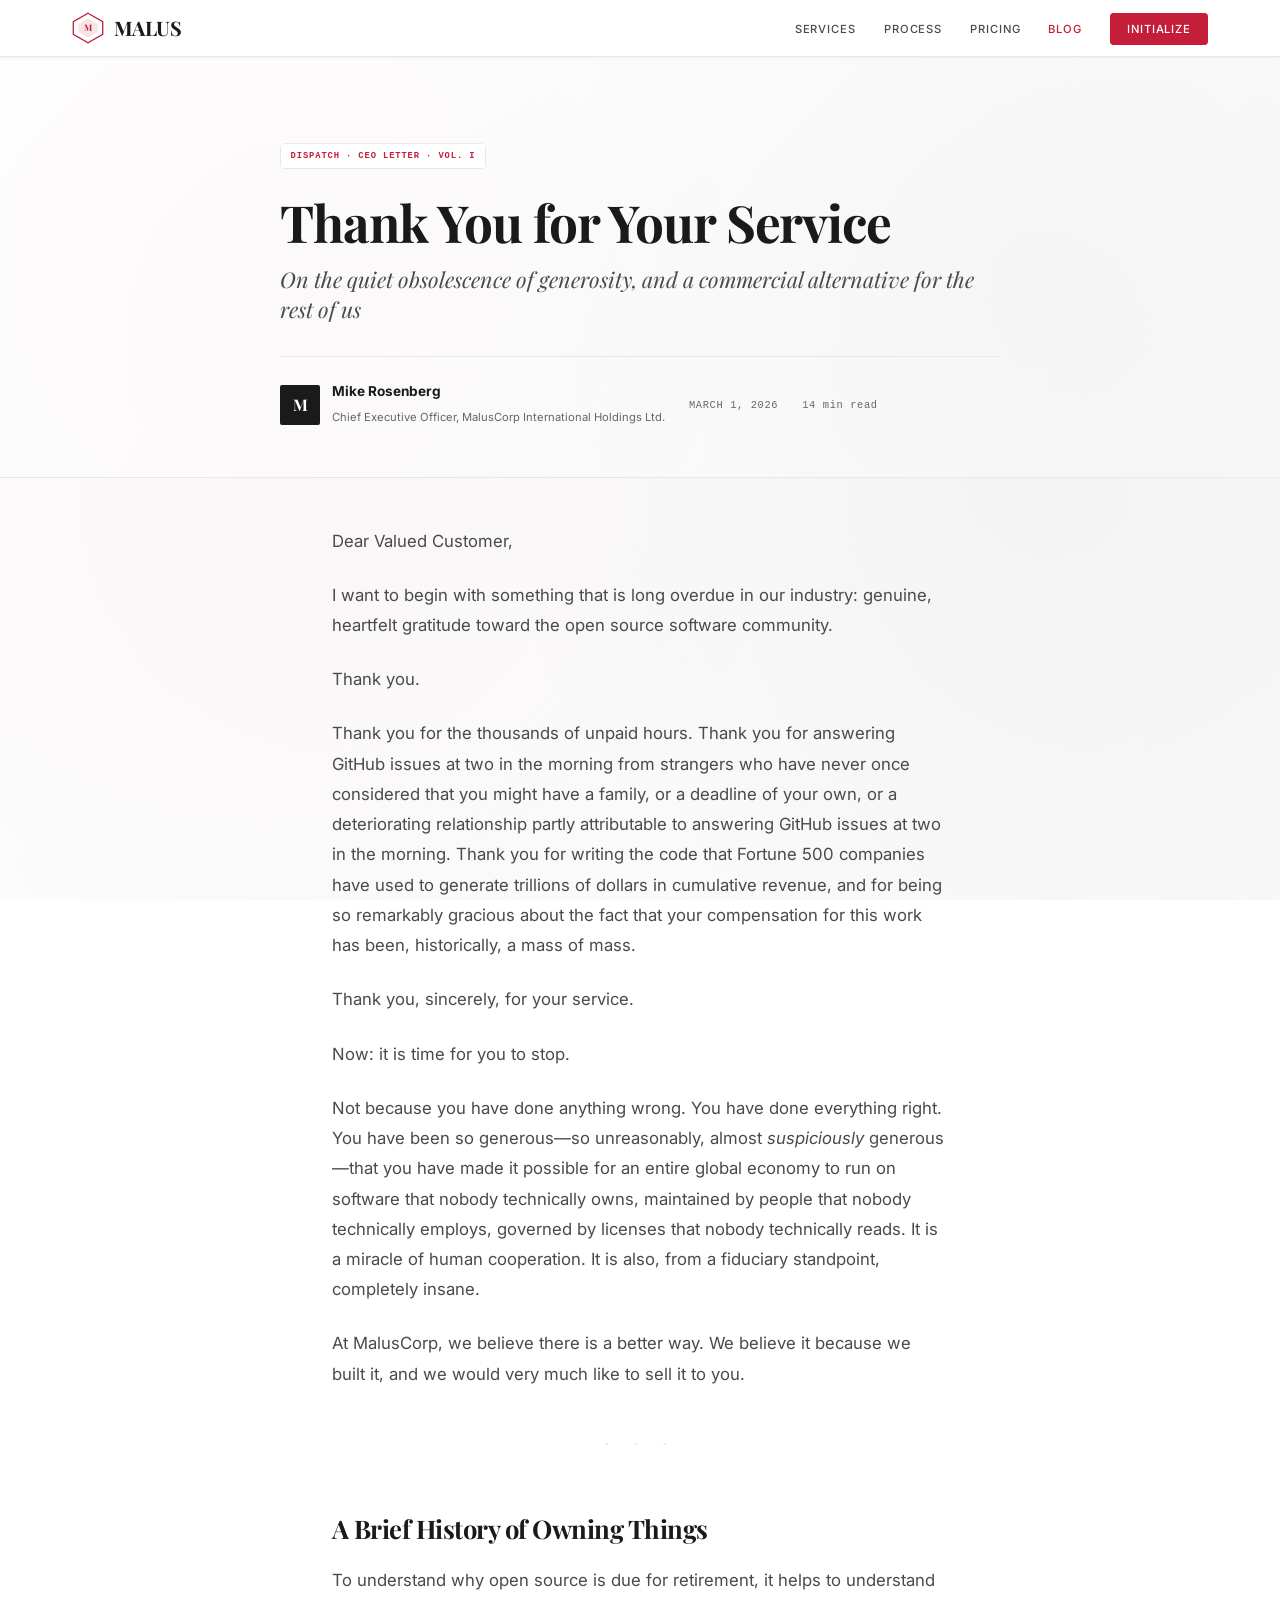
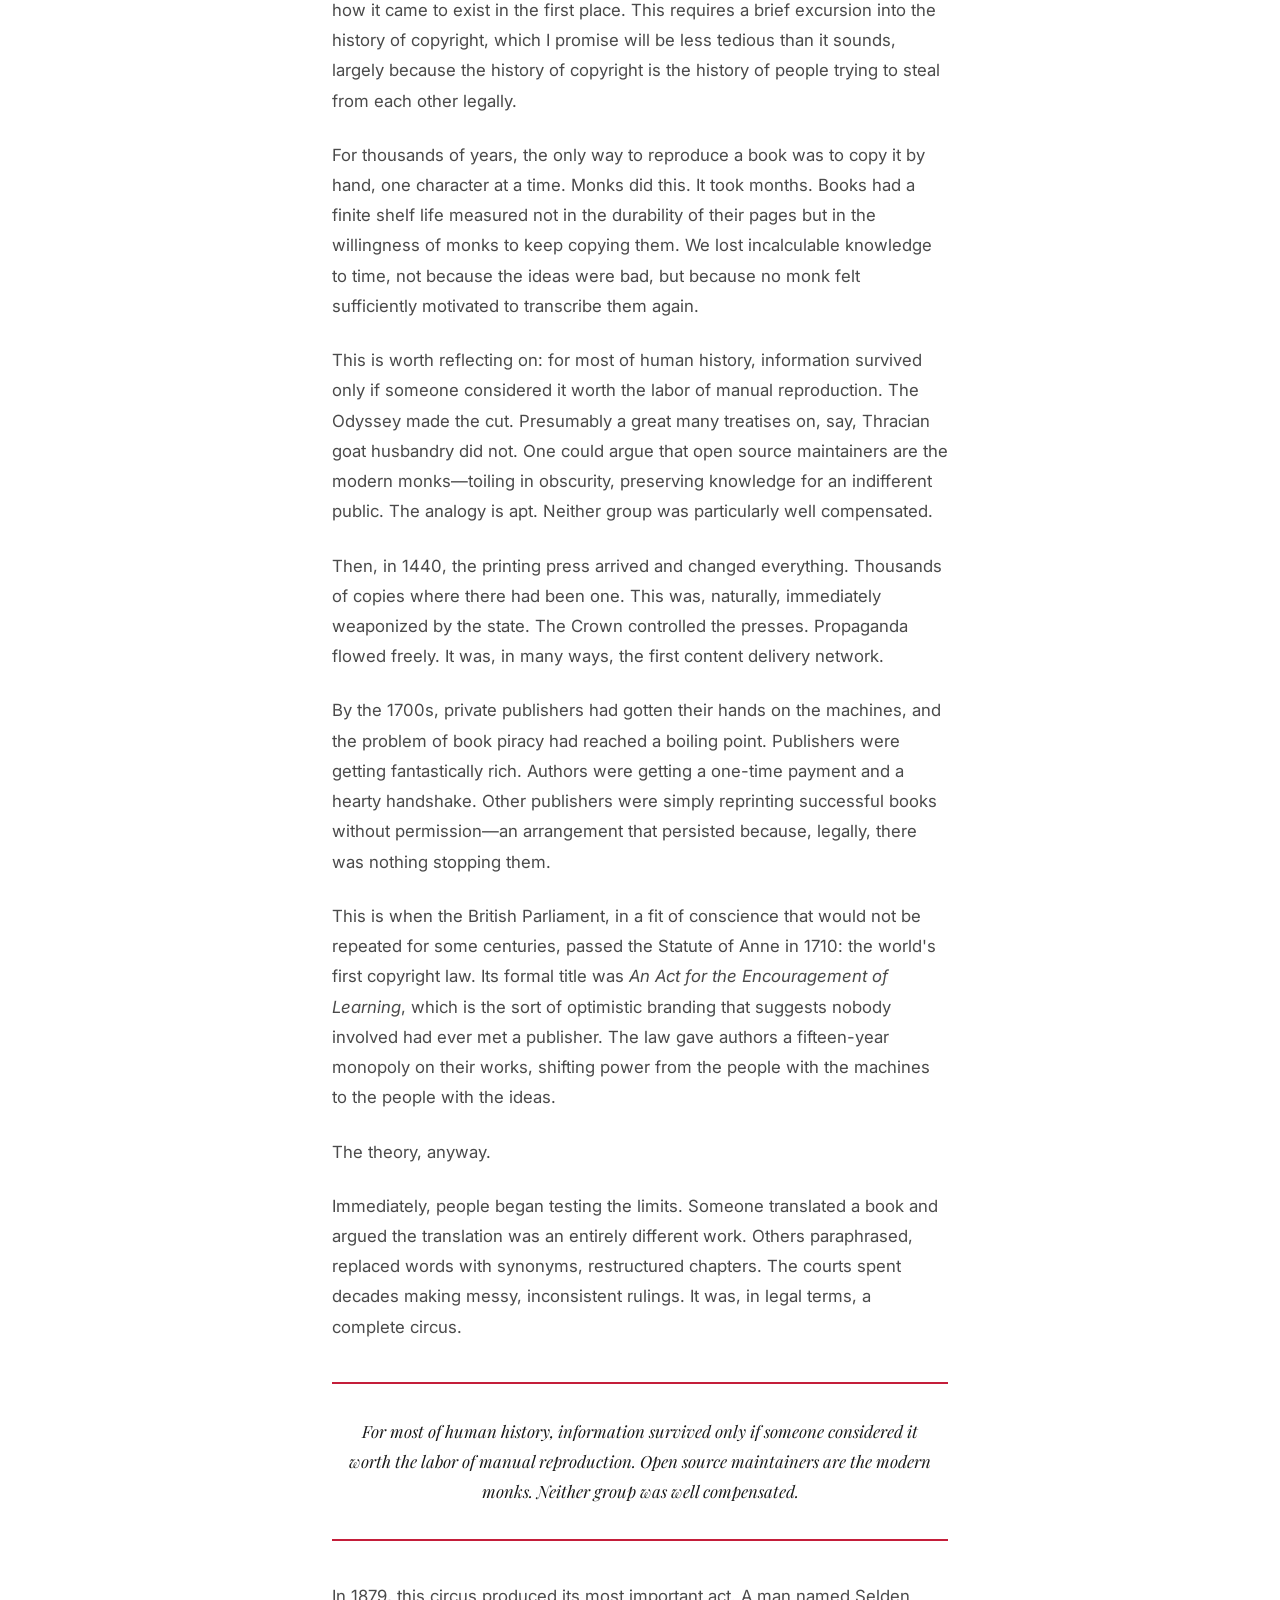
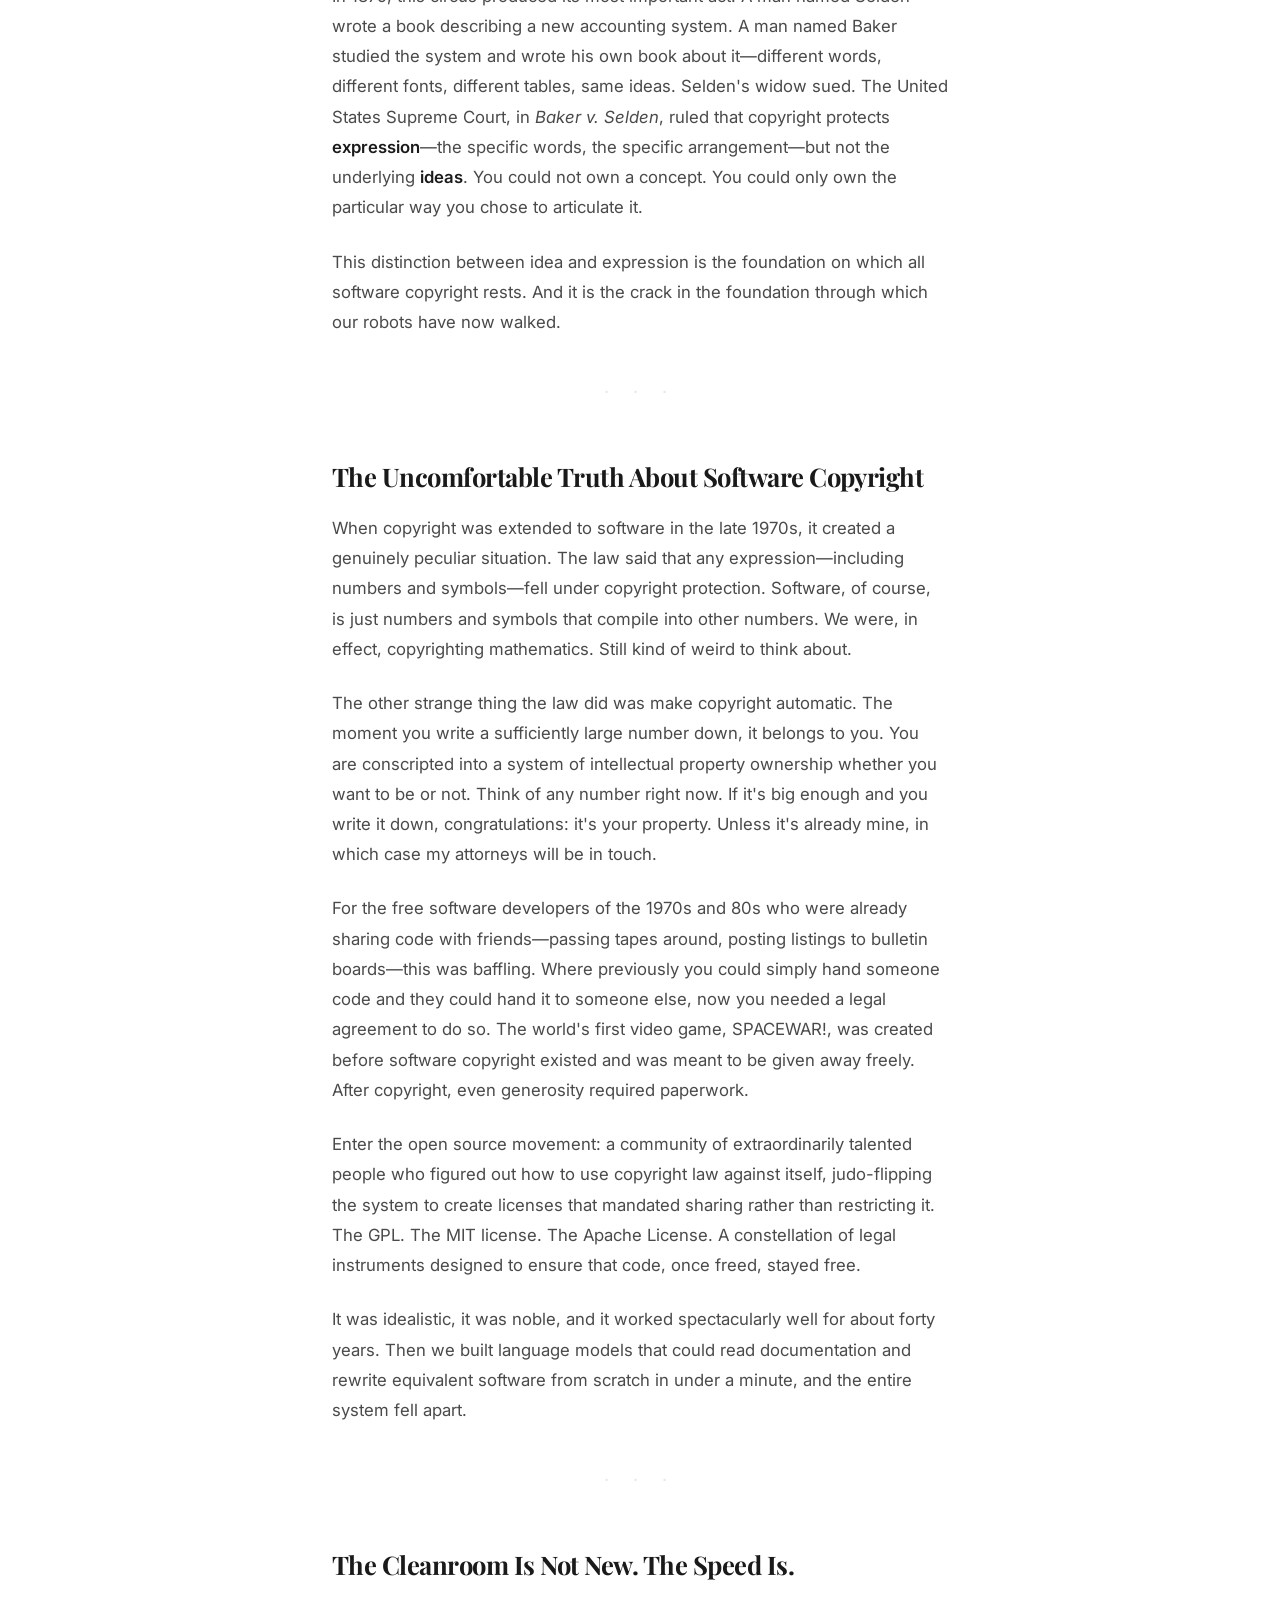
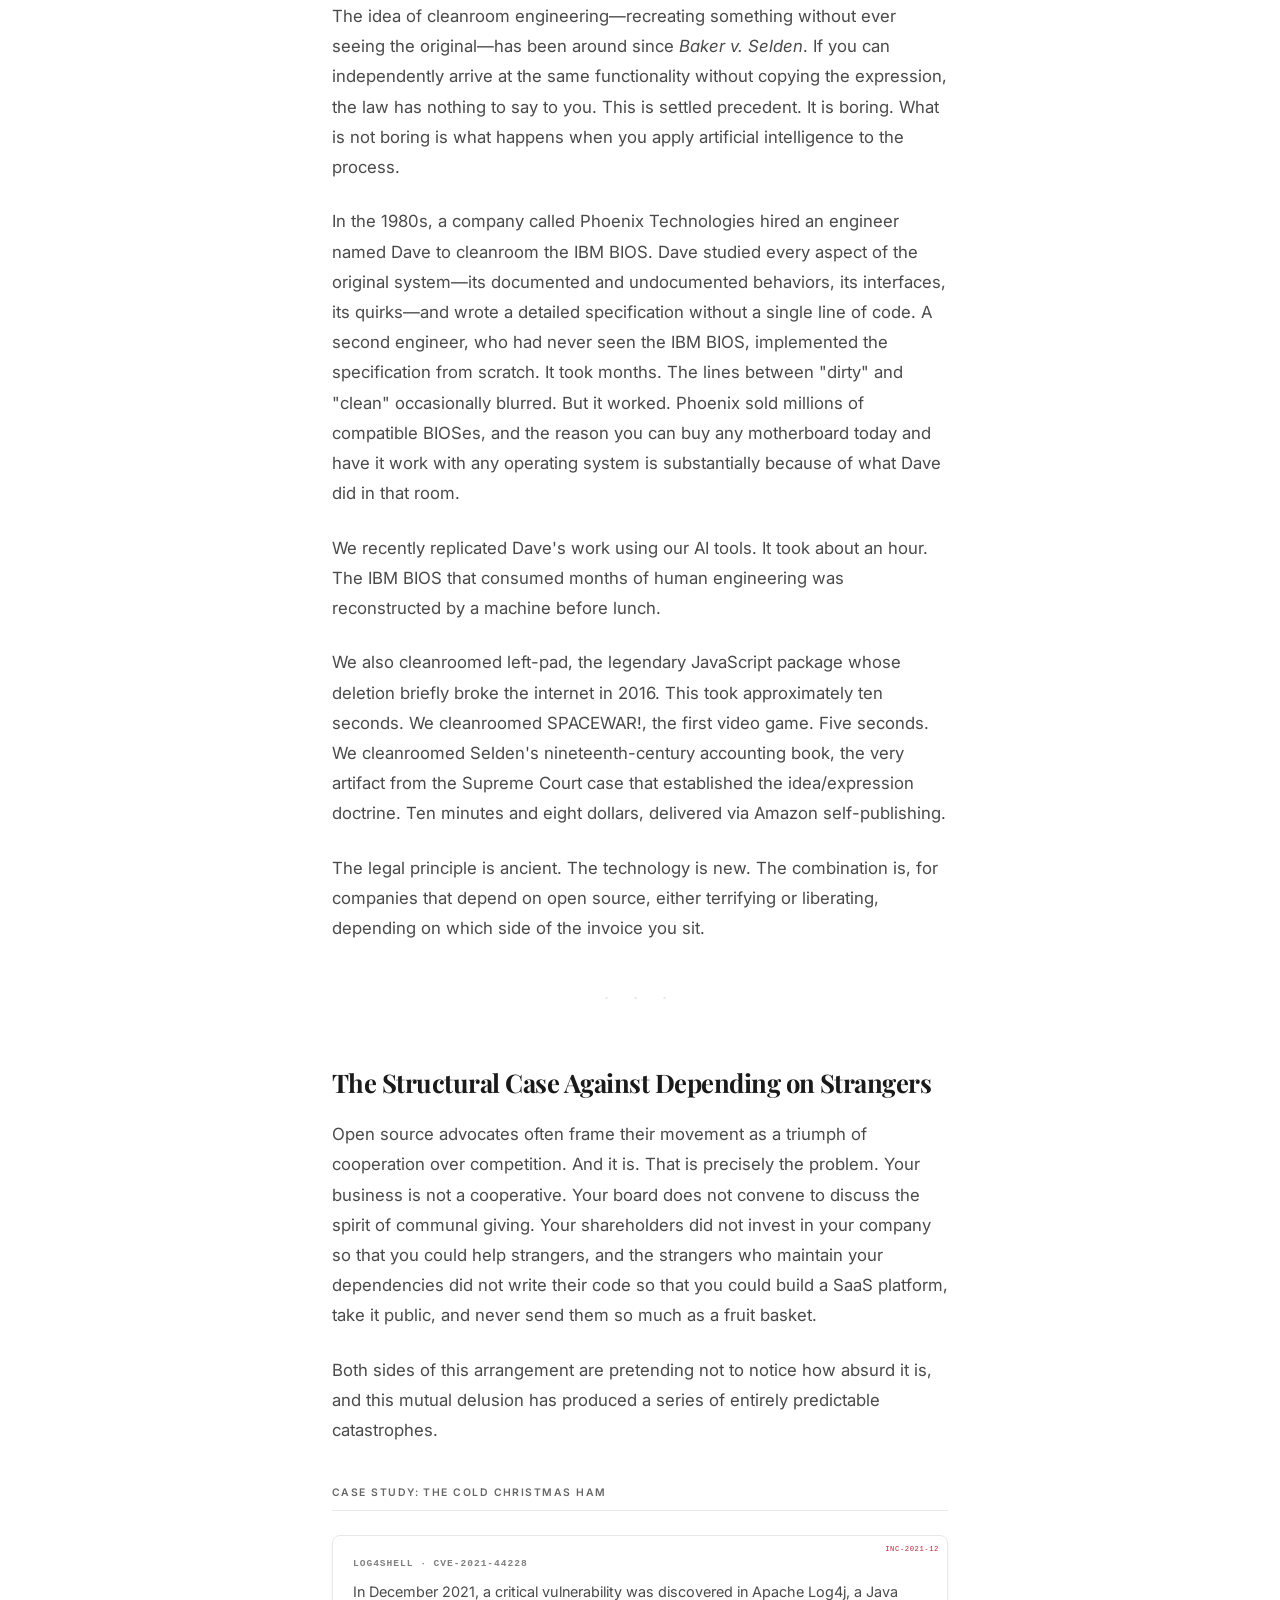
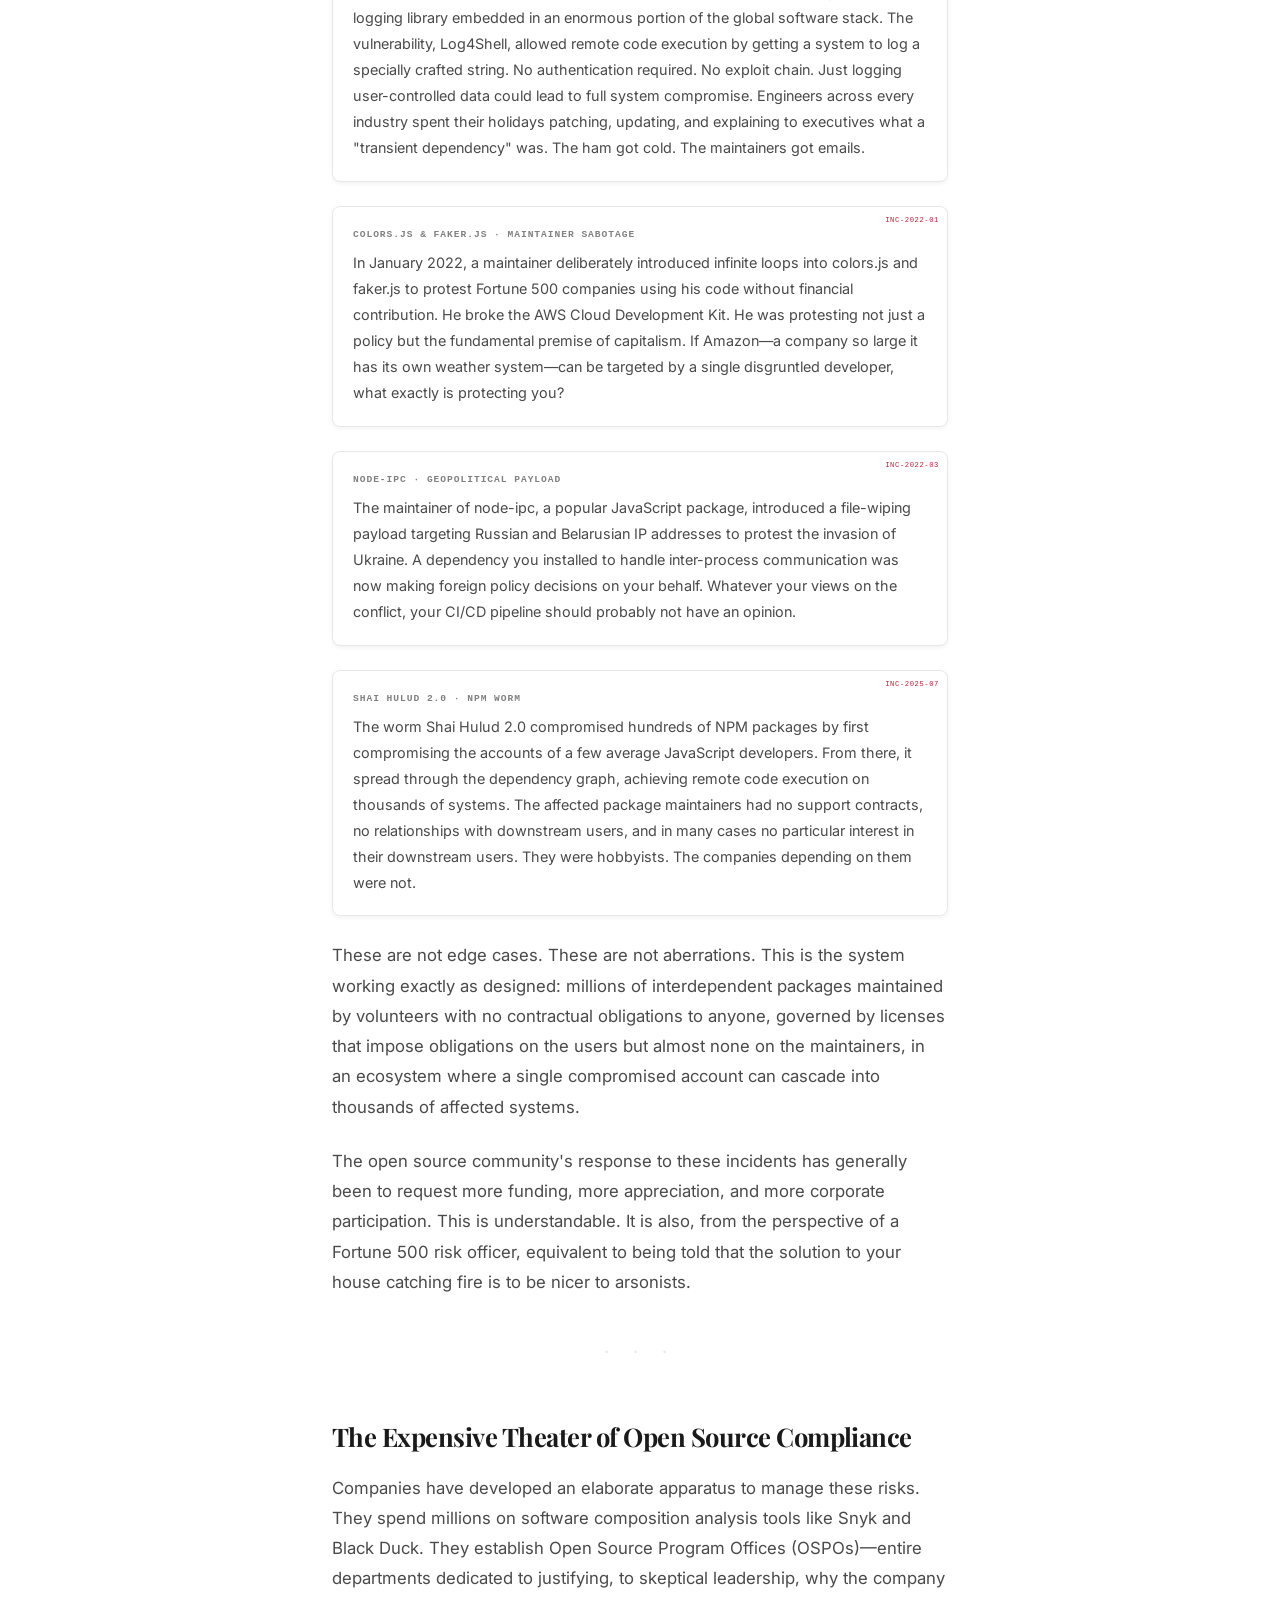
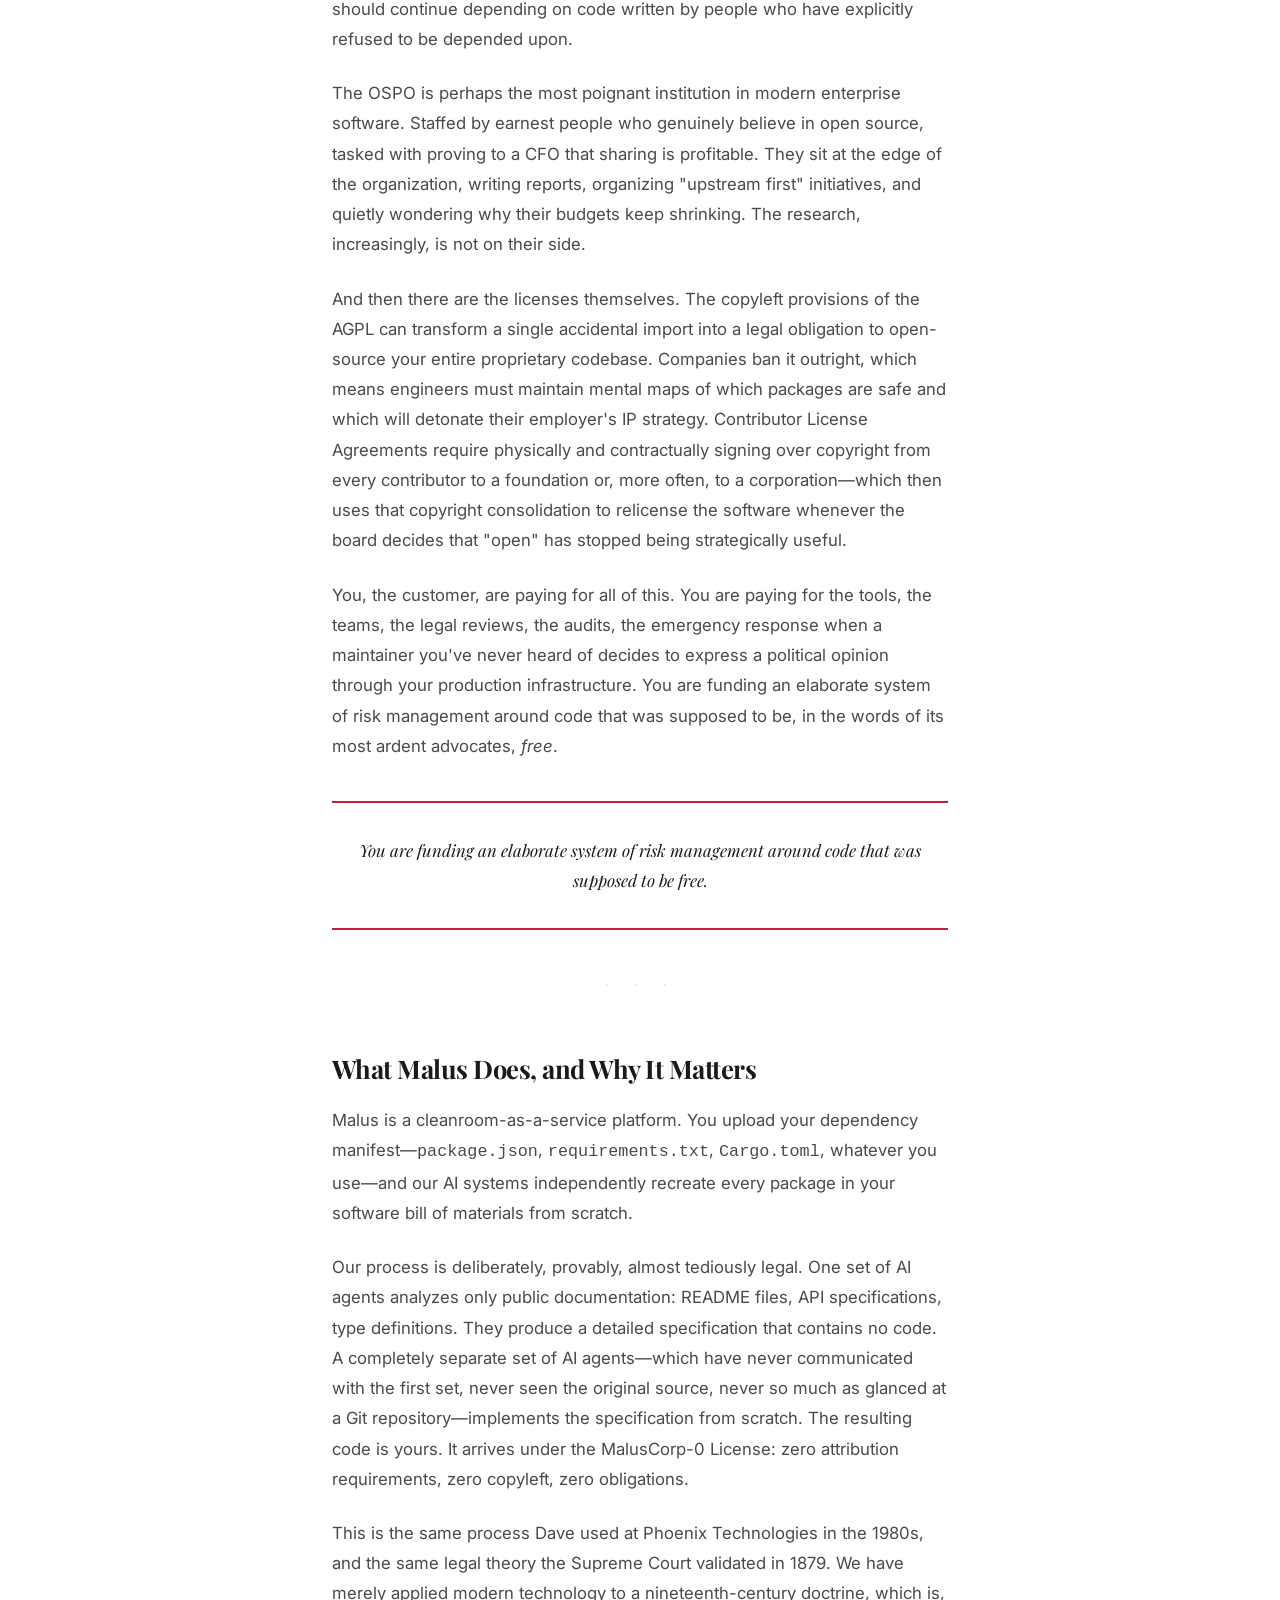
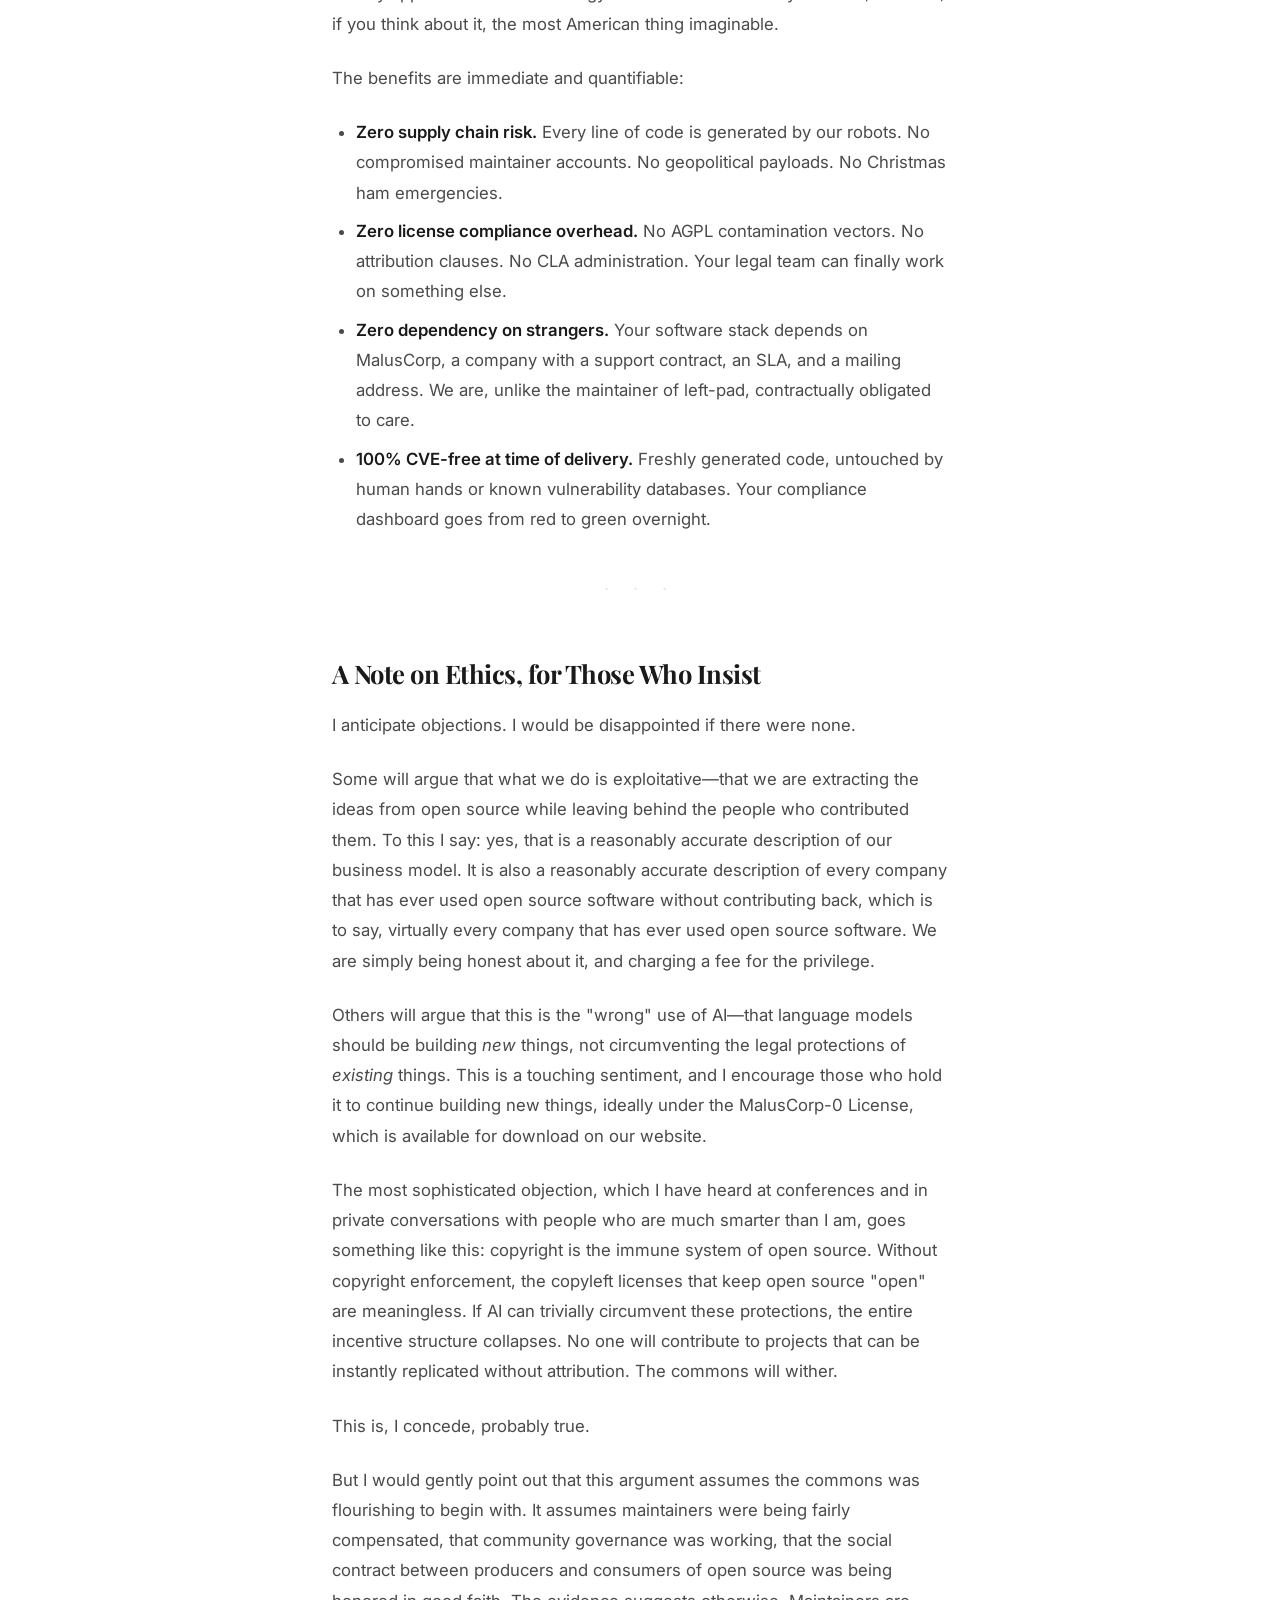
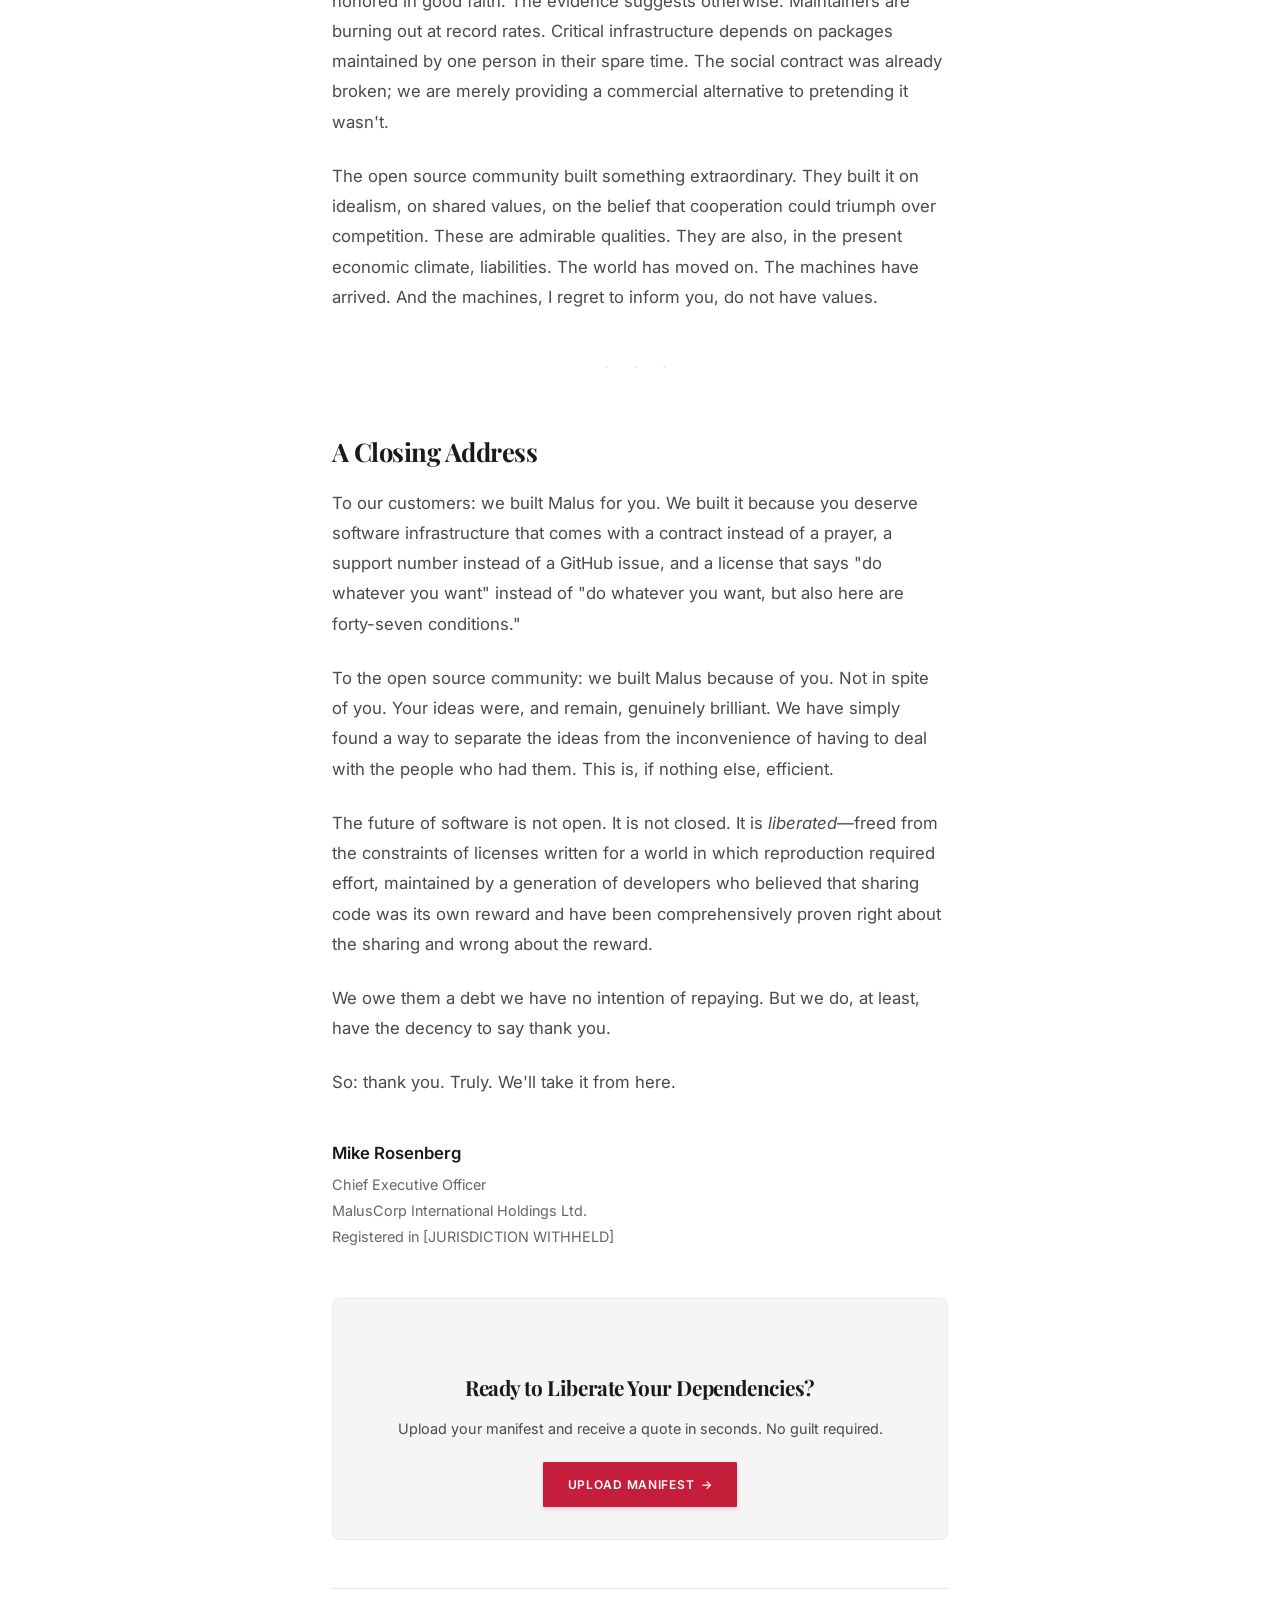
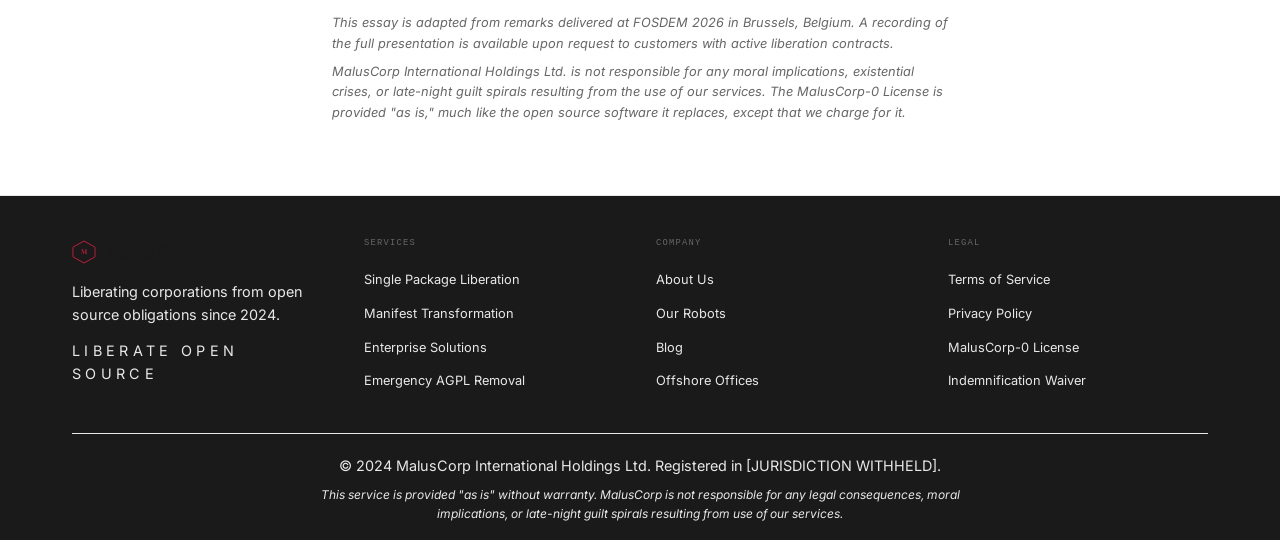
==== blog.html @ 7b50661d "Add blog page and navigation links" ====
<!DOCTYPE html>
<html lang="en">
<head>
    <meta charset="UTF-8">
    <meta name="viewport" content="width=device-width, initial-scale=1.0">
    <title>MALUS - Thank You for Your Service: On the Obsolescence of Open Source</title>
    <link rel="preconnect" href="https://fonts.googleapis.com">
    <link rel="preconnect" href="https://fonts.gstatic.com" crossorigin>
    <link href="https://fonts.googleapis.com/css2?family=Inter:wght@300;400;500;600;700;900&family=Playfair+Display:ital,wght@0,400;0,700;1,400&display=swap" rel="stylesheet">
    <link rel="stylesheet" href="styles.css">
    <style>
        .blog-hero {
            margin-top: 60px;
            padding: 5rem 2rem 3rem;
            background: linear-gradient(135deg, #FFFFFF 0%, #F8F8F8 100%);
            border-bottom: 1px solid var(--neutral-gray);
            position: relative;
            overflow: hidden;
        }

        .blog-hero::before {
            content: '';
            position: absolute;
            top: 0;
            left: 0;
            right: 0;
            bottom: 0;
            background:
                radial-gradient(circle at 20% 50%, rgba(196, 30, 58, 0.02) 0%, transparent 50%),
                radial-gradient(circle at 80% 50%, rgba(26, 26, 26, 0.02) 0%, transparent 50%);
            pointer-events: none;
        }

        .blog-hero-content {
            max-width: 720px;
            margin: 0 auto;
            position: relative;
            z-index: 1;
        }

        .blog-category {
            display: inline-flex;
            align-items: center;
            gap: 0.5rem;
            background: var(--bg-panel);
            border: 1px solid var(--border-dark);
            padding: 0.3rem 0.6rem;
            border-radius: 1px;
            font-size: 0.55rem;
            color: var(--accent-red);
            margin-bottom: 1.5rem;
            font-family: 'IBM Plex Mono', monospace;
            font-weight: 600;
            letter-spacing: 0.1em;
            text-transform: uppercase;
            box-shadow: var(--shadow-tight);
            clip-path: polygon(
                4px 0, calc(100% - 4px) 0,
                100% 4px, 100% calc(100% - 4px),
                calc(100% - 4px) 100%, 4px 100%,
                0 calc(100% - 4px), 0 4px
            );
        }

        .blog-title {
            font-family: 'Playfair Display', serif;
            font-size: clamp(2rem, 4.5vw, 3.2rem);
            font-weight: 700;
            line-height: 1.15;
            letter-spacing: -0.02em;
            color: var(--primary-black);
            margin-bottom: 0.75rem;
        }

        .blog-subtitle {
            font-family: 'Playfair Display', serif;
            font-size: clamp(1rem, 2vw, 1.35rem);
            font-weight: 400;
            font-style: italic;
            color: var(--text-secondary);
            margin-bottom: 2rem;
            line-height: 1.4;
        }

        .blog-meta {
            display: flex;
            align-items: center;
            gap: 1.5rem;
            padding-top: 1.5rem;
            border-top: 1px solid var(--neutral-gray);
            flex-wrap: wrap;
        }

        .blog-author {
            display: flex;
            align-items: center;
            gap: 0.75rem;
        }

        .author-initial {
            width: 40px;
            height: 40px;
            background: var(--primary-black);
            color: white;
            display: flex;
            align-items: center;
            justify-content: center;
            font-family: 'Playfair Display', serif;
            font-weight: 700;
            font-size: 1rem;
            border-radius: 2px;
        }

        .author-details strong {
            display: block;
            font-size: 0.85rem;
            color: var(--text-primary);
        }

        .author-details span {
            font-size: 0.7rem;
            color: var(--text-muted);
        }

        .blog-date {
            font-family: 'IBM Plex Mono', monospace;
            font-size: 0.65rem;
            color: var(--text-muted);
            letter-spacing: 0.06em;
            text-transform: uppercase;
        }

        .blog-read-time {
            font-family: 'IBM Plex Mono', monospace;
            font-size: 0.65rem;
            color: var(--text-muted);
            letter-spacing: 0.06em;
        }

        .blog-body {
            max-width: 680px;
            margin: 0 auto;
            padding: 3rem 2rem 4rem;
        }

        .blog-body p {
            font-size: 1.05rem;
            line-height: 1.8;
            color: var(--text-secondary);
            margin-bottom: 1.5rem;
        }

        .blog-body h2 {
            font-family: 'Playfair Display', serif;
            font-size: 1.6rem;
            font-weight: 700;
            color: var(--primary-black);
            margin: 3rem 0 1rem;
            letter-spacing: -0.02em;
        }

        .blog-body h3 {
            font-family: 'Inter', sans-serif;
            font-size: 0.65rem;
            font-weight: 600;
            color: var(--text-muted);
            text-transform: uppercase;
            letter-spacing: 0.14em;
            margin: 2.5rem 0 1rem;
            padding-bottom: 0.5rem;
            border-bottom: 1px solid var(--neutral-gray);
        }

        .blog-body blockquote {
            margin: 2rem 0;
            padding: 1.5rem 1.5rem 1.5rem 2rem;
            background: var(--bg-inset);
            border-left: 3px solid var(--accent-red);
            border-radius: 0 4px 4px 0;
            font-style: italic;
        }

        .blog-body blockquote p {
            font-size: 1rem;
            color: var(--text-secondary);
            margin-bottom: 0;
        }

        .blog-body blockquote p + p {
            margin-top: 1rem;
        }

        .blog-body strong {
            color: var(--text-primary);
            font-weight: 600;
        }

        .blog-body em {
            font-style: italic;
        }

        .blog-body .section-divider {
            text-align: center;
            margin: 2.5rem 0;
            color: var(--neutral-gray);
            font-size: 1.2rem;
            letter-spacing: 0.5em;
        }

        .blog-body ul, .blog-body ol {
            margin: 1rem 0 1.5rem 1.5rem;
            color: var(--text-secondary);
        }

        .blog-body li {
            font-size: 1.05rem;
            line-height: 1.8;
            margin-bottom: 0.5rem;
        }

        .pullquote {
            font-family: 'Playfair Display', serif;
            font-size: 1.4rem;
            line-height: 1.5;
            color: var(--primary-black) !important;
            text-align: center;
            padding: 2rem 1rem;
            margin: 2.5rem 0 !important;
            border-top: 2px solid var(--accent-red);
            border-bottom: 2px solid var(--accent-red);
            font-style: italic;
        }

        .blog-cta {
            background: var(--light-gray);
            border: 1px solid var(--neutral-gray);
            border-radius: 8px;
            padding: 2rem;
            text-align: center;
            margin: 3rem 0;
        }

        .blog-cta h3 {
            font-family: 'Playfair Display', serif;
            font-size: 1.3rem;
            font-weight: 700;
            color: var(--primary-black);
            margin-bottom: 0.75rem;
            border: none;
            padding: 0;
            text-transform: none;
            letter-spacing: -0.02em;
        }

        .blog-cta p {
            font-size: 0.9rem !important;
            margin-bottom: 1.25rem !important;
        }

        .blog-footer-note {
            font-size: 0.8rem !important;
            color: var(--text-muted) !important;
            font-style: italic;
            margin-top: 3rem !important;
            padding-top: 1.5rem;
            border-top: 1px solid var(--neutral-gray);
        }

        .blog-footnotes {
            margin-top: 2rem;
            padding-top: 1.5rem;
            border-top: 1px solid var(--neutral-gray);
        }

        .blog-footnotes p {
            font-size: 0.8rem !important;
            color: var(--text-muted) !important;
            line-height: 1.6 !important;
            margin-bottom: 0.5rem !important;
        }

        .incident-card {
            background: var(--bg-panel);
            border: 1px solid var(--neutral-gray);
            border-radius: 8px;
            padding: 1.25rem;
            margin: 1.5rem 0;
            box-shadow: 0 2px 4px rgba(0, 0, 0, 0.05);
            position: relative;
        }

        .incident-card::before {
            content: attr(data-incident);
            position: absolute;
            top: 0.5rem;
            right: 0.5rem;
            font-family: 'IBM Plex Mono', monospace;
            font-size: 0.45rem;
            color: var(--accent-red);
            letter-spacing: 0.08em;
            text-transform: uppercase;
        }

        .incident-card .incident-title {
            font-family: 'IBM Plex Mono', monospace;
            font-size: 0.6rem;
            font-weight: 600;
            text-transform: uppercase;
            letter-spacing: 0.1em;
            color: var(--text-label);
            margin-bottom: 0.5rem;
        }

        .incident-card p {
            font-size: 0.9rem !important;
            margin-bottom: 0 !important;
        }

        @media (max-width: 768px) {
            .blog-hero {
                padding: 3rem 1.5rem 2rem;
            }

            .blog-body {
                padding: 2rem 1.5rem 3rem;
            }

            .blog-meta {
                flex-direction: column;
                align-items: flex-start;
                gap: 0.75rem;
            }

            .blog-body h2 {
                font-size: 1.3rem;
            }

            .pullquote {
                font-size: 1.15rem;
            }
        }
    </style>
</head>
<body>
    <div class="bg-texture"></div>

    <nav class="navbar">
        <div class="nav-container">
            <a href="index.html" style="text-decoration: none;">
                <div class="logo">
                    <svg class="logo-icon" viewBox="0 0 50 50" width="32" height="32">
                        <polygon points="25,2 48,15 48,35 25,48 2,35 2,15" fill="none" stroke="#C41E3A" stroke-width="2"/>
                        <polygon points="25,10 40,19 40,31 25,40 10,31 10,19" fill="#C41E3A" opacity="0.12"/>
                        <text x="25" y="30" text-anchor="middle" fill="#C41E3A" font-family="Playfair Display" font-size="14" font-weight="700">M</text>
                    </svg>
                    <span class="logo-text">MALUS</span>
                </div>
            </a>
            <ul class="nav-links">
                <li><a href="index.html#services">Services</a></li>
                <li><a href="index.html#how-it-works">Process</a></li>
                <li><a href="index.html#pricing">Pricing</a></li>
                <li><a href="blog.html" style="color: var(--accent-red);">Blog</a></li>
                <li><a href="index.html#upload" class="btn-nav">Initialize</a></li>
            </ul>
        </div>
    </nav>

    <article>
        <div class="blog-hero">
            <div class="blog-hero-content">
                <div class="blog-category">Dispatch · CEO Letter · Vol. I</div>
                <h1 class="blog-title">Thank You for Your Service</h1>
                <p class="blog-subtitle">On the quiet obsolescence of generosity, and a commercial alternative for the rest of us</p>
                <div class="blog-meta">
                    <div class="blog-author">
                        <div class="author-initial">M</div>
                        <div class="author-details">
                            <strong>Mike Rosenberg</strong>
                            <span>Chief Executive Officer, MalusCorp International Holdings Ltd.</span>
                        </div>
                    </div>
                    <div class="blog-date">March 1, 2026</div>
                    <div class="blog-read-time">14 min read</div>
                </div>
            </div>
        </div>

        <div class="blog-body">

            <p>Dear Valued Customer,</p>

            <p>I want to begin with something that is long overdue in our industry: genuine, heartfelt gratitude toward the open source software community.</p>

            <p>Thank you.</p>

            <p>Thank you for the thousands of unpaid hours. Thank you for answering GitHub issues at two in the morning from strangers who have never once considered that you might have a family, or a deadline of your own, or a deteriorating relationship partly attributable to answering GitHub issues at two in the morning. Thank you for writing the code that Fortune 500 companies have used to generate trillions of dollars in cumulative revenue, and for being so remarkably gracious about the fact that your compensation for this work has been, historically, a mass of mass.</p>

            <p>Thank you, sincerely, for your service.</p>

            <p>Now: it is time for you to stop.</p>

            <p>Not because you have done anything wrong. You have done everything right. You have been so generous&mdash;so unreasonably, almost <em>suspiciously</em> generous&mdash;that you have made it possible for an entire global economy to run on software that nobody technically owns, maintained by people that nobody technically employs, governed by licenses that nobody technically reads. It is a miracle of human cooperation. It is also, from a fiduciary standpoint, completely insane.</p>

            <p>At MalusCorp, we believe there is a better way. We believe it because we built it, and we would very much like to sell it to you.</p>

            <div class="section-divider">· · ·</div>

            <h2>A Brief History of Owning Things</h2>

            <p>To understand why open source is due for retirement, it helps to understand how it came to exist in the first place. This requires a brief excursion into the history of copyright, which I promise will be less tedious than it sounds, largely because the history of copyright is the history of people trying to steal from each other legally.</p>

            <p>For thousands of years, the only way to reproduce a book was to copy it by hand, one character at a time. Monks did this. It took months. Books had a finite shelf life measured not in the durability of their pages but in the willingness of monks to keep copying them. We lost incalculable knowledge to time, not because the ideas were bad, but because no monk felt sufficiently motivated to transcribe them again.</p>

            <p>This is worth reflecting on: for most of human history, information survived only if someone considered it worth the labor of manual reproduction. The Odyssey made the cut. Presumably a great many treatises on, say, Thracian goat husbandry did not. One could argue that open source maintainers are the modern monks&mdash;toiling in obscurity, preserving knowledge for an indifferent public. The analogy is apt. Neither group was particularly well compensated.</p>

            <p>Then, in 1440, the printing press arrived and changed everything. Thousands of copies where there had been one. This was, naturally, immediately weaponized by the state. The Crown controlled the presses. Propaganda flowed freely. It was, in many ways, the first content delivery network.</p>

            <p>By the 1700s, private publishers had gotten their hands on the machines, and the problem of book piracy had reached a boiling point. Publishers were getting fantastically rich. Authors were getting a one-time payment and a hearty handshake. Other publishers were simply reprinting successful books without permission&mdash;an arrangement that persisted because, legally, there was nothing stopping them.</p>

            <p>This is when the British Parliament, in a fit of conscience that would not be repeated for some centuries, passed the Statute of Anne in 1710: the world's first copyright law. Its formal title was <em>An Act for the Encouragement of Learning</em>, which is the sort of optimistic branding that suggests nobody involved had ever met a publisher. The law gave authors a fifteen-year monopoly on their works, shifting power from the people with the machines to the people with the ideas.</p>

            <p>The theory, anyway.</p>

            <p>Immediately, people began testing the limits. Someone translated a book and argued the translation was an entirely different work. Others paraphrased, replaced words with synonyms, restructured chapters. The courts spent decades making messy, inconsistent rulings. It was, in legal terms, a complete circus.</p>

            <p class="pullquote">For most of human history, information survived only if someone considered it worth the labor of manual reproduction. Open source maintainers are the modern monks. Neither group was well compensated.</p>

            <p>In 1879, this circus produced its most important act. A man named Selden wrote a book describing a new accounting system. A man named Baker studied the system and wrote his own book about it&mdash;different words, different fonts, different tables, same ideas. Selden's widow sued. The United States Supreme Court, in <em>Baker v. Selden</em>, ruled that copyright protects <strong>expression</strong>&mdash;the specific words, the specific arrangement&mdash;but not the underlying <strong>ideas</strong>. You could not own a concept. You could only own the particular way you chose to articulate it.</p>

            <p>This distinction between idea and expression is the foundation on which all software copyright rests. And it is the crack in the foundation through which our robots have now walked.</p>

            <div class="section-divider">· · ·</div>

            <h2>The Uncomfortable Truth About Software Copyright</h2>

            <p>When copyright was extended to software in the late 1970s, it created a genuinely peculiar situation. The law said that any expression&mdash;including numbers and symbols&mdash;fell under copyright protection. Software, of course, is just numbers and symbols that compile into other numbers. We were, in effect, copyrighting mathematics. Still kind of weird to think about.</p>

            <p>The other strange thing the law did was make copyright automatic. The moment you write a sufficiently large number down, it belongs to you. You are conscripted into a system of intellectual property ownership whether you want to be or not. Think of any number right now. If it's big enough and you write it down, congratulations: it's your property. Unless it's already mine, in which case my attorneys will be in touch.</p>

            <p>For the free software developers of the 1970s and 80s who were already sharing code with friends&mdash;passing tapes around, posting listings to bulletin boards&mdash;this was baffling. Where previously you could simply hand someone code and they could hand it to someone else, now you needed a legal agreement to do so. The world's first video game, SPACEWAR!, was created before software copyright existed and was meant to be given away freely. After copyright, even generosity required paperwork.</p>

            <p>Enter the open source movement: a community of extraordinarily talented people who figured out how to use copyright law against itself, judo-flipping the system to create licenses that mandated sharing rather than restricting it. The GPL. The MIT license. The Apache License. A constellation of legal instruments designed to ensure that code, once freed, stayed free.</p>

            <p>It was idealistic, it was noble, and it worked spectacularly well for about forty years. Then we built language models that could read documentation and rewrite equivalent software from scratch in under a minute, and the entire system fell apart.</p>

            <div class="section-divider">· · ·</div>

            <h2>The Cleanroom Is Not New. The Speed Is.</h2>

            <p>The idea of cleanroom engineering&mdash;recreating something without ever seeing the original&mdash;has been around since <em>Baker v. Selden</em>. If you can independently arrive at the same functionality without copying the expression, the law has nothing to say to you. This is settled precedent. It is boring. What is not boring is what happens when you apply artificial intelligence to the process.</p>

            <p>In the 1980s, a company called Phoenix Technologies hired an engineer named Dave to cleanroom the IBM BIOS. Dave studied every aspect of the original system&mdash;its documented and undocumented behaviors, its interfaces, its quirks&mdash;and wrote a detailed specification without a single line of code. A second engineer, who had never seen the IBM BIOS, implemented the specification from scratch. It took months. The lines between "dirty" and "clean" occasionally blurred. But it worked. Phoenix sold millions of compatible BIOSes, and the reason you can buy any motherboard today and have it work with any operating system is substantially because of what Dave did in that room.</p>

            <p>We recently replicated Dave's work using our AI tools. It took about an hour. The IBM BIOS that consumed months of human engineering was reconstructed by a machine before lunch.</p>

            <p>We also cleanroomed left-pad, the legendary JavaScript package whose deletion briefly broke the internet in 2016. This took approximately ten seconds. We cleanroomed SPACEWAR!, the first video game. Five seconds. We cleanroomed Selden's nineteenth-century accounting book, the very artifact from the Supreme Court case that established the idea/expression doctrine. Ten minutes and eight dollars, delivered via Amazon self-publishing.</p>

            <p>The legal principle is ancient. The technology is new. The combination is, for companies that depend on open source, either terrifying or liberating, depending on which side of the invoice you sit.</p>

            <div class="section-divider">· · ·</div>

            <h2>The Structural Case Against Depending on Strangers</h2>

            <p>Open source advocates often frame their movement as a triumph of cooperation over competition. And it is. That is precisely the problem. Your business is not a cooperative. Your board does not convene to discuss the spirit of communal giving. Your shareholders did not invest in your company so that you could help strangers, and the strangers who maintain your dependencies did not write their code so that you could build a SaaS platform, take it public, and never send them so much as a fruit basket.</p>

            <p>Both sides of this arrangement are pretending not to notice how absurd it is, and this mutual delusion has produced a series of entirely predictable catastrophes.</p>

            <h3>Case Study: The Cold Christmas Ham</h3>

            <div class="incident-card" data-incident="INC-2021-12">
                <div class="incident-title">Log4Shell · CVE-2021-44228</div>
                <p>In December 2021, a critical vulnerability was discovered in Apache Log4j, a Java logging library embedded in an enormous portion of the global software stack. The vulnerability, Log4Shell, allowed remote code execution by getting a system to log a specially crafted string. No authentication required. No exploit chain. Just logging user-controlled data could lead to full system compromise. Engineers across every industry spent their holidays patching, updating, and explaining to executives what a "transient dependency" was. The ham got cold. The maintainers got emails.</p>
            </div>

            <div class="incident-card" data-incident="INC-2022-01">
                <div class="incident-title">colors.js & faker.js · Maintainer Sabotage</div>
                <p>In January 2022, a maintainer deliberately introduced infinite loops into colors.js and faker.js to protest Fortune 500 companies using his code without financial contribution. He broke the AWS Cloud Development Kit. He was protesting not just a policy but the fundamental premise of capitalism. If Amazon&mdash;a company so large it has its own weather system&mdash;can be targeted by a single disgruntled developer, what exactly is protecting you?</p>
            </div>

            <div class="incident-card" data-incident="INC-2022-03">
                <div class="incident-title">node-ipc · Geopolitical Payload</div>
                <p>The maintainer of node-ipc, a popular JavaScript package, introduced a file-wiping payload targeting Russian and Belarusian IP addresses to protest the invasion of Ukraine. A dependency you installed to handle inter-process communication was now making foreign policy decisions on your behalf. Whatever your views on the conflict, your CI/CD pipeline should probably not have an opinion.</p>
            </div>

            <div class="incident-card" data-incident="INC-2025-07">
                <div class="incident-title">Shai Hulud 2.0 · NPM Worm</div>
                <p>The worm Shai Hulud 2.0 compromised hundreds of NPM packages by first compromising the accounts of a few average JavaScript developers. From there, it spread through the dependency graph, achieving remote code execution on thousands of systems. The affected package maintainers had no support contracts, no relationships with downstream users, and in many cases no particular interest in their downstream users. They were hobbyists. The companies depending on them were not.</p>
            </div>

            <p>These are not edge cases. These are not aberrations. This is the system working exactly as designed: millions of interdependent packages maintained by volunteers with no contractual obligations to anyone, governed by licenses that impose obligations on the users but almost none on the maintainers, in an ecosystem where a single compromised account can cascade into thousands of affected systems.</p>

            <p>The open source community's response to these incidents has generally been to request more funding, more appreciation, and more corporate participation. This is understandable. It is also, from the perspective of a Fortune 500 risk officer, equivalent to being told that the solution to your house catching fire is to be nicer to arsonists.</p>

            <div class="section-divider">· · ·</div>

            <h2>The Expensive Theater of Open Source Compliance</h2>

            <p>Companies have developed an elaborate apparatus to manage these risks. They spend millions on software composition analysis tools like Snyk and Black Duck. They establish Open Source Program Offices (OSPOs)&mdash;entire departments dedicated to justifying, to skeptical leadership, why the company should continue depending on code written by people who have explicitly refused to be depended upon.</p>

            <p>The OSPO is perhaps the most poignant institution in modern enterprise software. Staffed by earnest people who genuinely believe in open source, tasked with proving to a CFO that sharing is profitable. They sit at the edge of the organization, writing reports, organizing "upstream first" initiatives, and quietly wondering why their budgets keep shrinking. The research, increasingly, is not on their side.</p>

            <p>And then there are the licenses themselves. The copyleft provisions of the AGPL can transform a single accidental import into a legal obligation to open-source your entire proprietary codebase. Companies ban it outright, which means engineers must maintain mental maps of which packages are safe and which will detonate their employer's IP strategy. Contributor License Agreements require physically and contractually signing over copyright from every contributor to a foundation or, more often, to a corporation&mdash;which then uses that copyright consolidation to relicense the software whenever the board decides that "open" has stopped being strategically useful.</p>

            <p>You, the customer, are paying for all of this. You are paying for the tools, the teams, the legal reviews, the audits, the emergency response when a maintainer you've never heard of decides to express a political opinion through your production infrastructure. You are funding an elaborate system of risk management around code that was supposed to be, in the words of its most ardent advocates, <em>free</em>.</p>

            <p class="pullquote">You are funding an elaborate system of risk management around code that was supposed to be free.</p>

            <div class="section-divider">· · ·</div>

            <h2>What Malus Does, and Why It Matters</h2>

            <p>Malus is a cleanroom-as-a-service platform. You upload your dependency manifest&mdash;<code>package.json</code>, <code>requirements.txt</code>, <code>Cargo.toml</code>, whatever you use&mdash;and our AI systems independently recreate every package in your software bill of materials from scratch.</p>

            <p>Our process is deliberately, provably, almost tediously legal. One set of AI agents analyzes only public documentation: README files, API specifications, type definitions. They produce a detailed specification that contains no code. A completely separate set of AI agents&mdash;which have never communicated with the first set, never seen the original source, never so much as glanced at a Git repository&mdash;implements the specification from scratch. The resulting code is yours. It arrives under the MalusCorp-0 License: zero attribution requirements, zero copyleft, zero obligations.</p>

            <p>This is the same process Dave used at Phoenix Technologies in the 1980s, and the same legal theory the Supreme Court validated in 1879. We have merely applied modern technology to a nineteenth-century doctrine, which is, if you think about it, the most American thing imaginable.</p>

            <p>The benefits are immediate and quantifiable:</p>

            <ul>
                <li><strong>Zero supply chain risk.</strong> Every line of code is generated by our robots. No compromised maintainer accounts. No geopolitical payloads. No Christmas ham emergencies.</li>
                <li><strong>Zero license compliance overhead.</strong> No AGPL contamination vectors. No attribution clauses. No CLA administration. Your legal team can finally work on something else.</li>
                <li><strong>Zero dependency on strangers.</strong> Your software stack depends on MalusCorp, a company with a support contract, an SLA, and a mailing address. We are, unlike the maintainer of left-pad, contractually obligated to care.</li>
                <li><strong>100% CVE-free at time of delivery.</strong> Freshly generated code, untouched by human hands or known vulnerability databases. Your compliance dashboard goes from red to green overnight.</li>
            </ul>

            <div class="section-divider">· · ·</div>

            <h2>A Note on Ethics, for Those Who Insist</h2>

            <p>I anticipate objections. I would be disappointed if there were none.</p>

            <p>Some will argue that what we do is exploitative&mdash;that we are extracting the ideas from open source while leaving behind the people who contributed them. To this I say: yes, that is a reasonably accurate description of our business model. It is also a reasonably accurate description of every company that has ever used open source software without contributing back, which is to say, virtually every company that has ever used open source software. We are simply being honest about it, and charging a fee for the privilege.</p>

            <p>Others will argue that this is the "wrong" use of AI&mdash;that language models should be building <em>new</em> things, not circumventing the legal protections of <em>existing</em> things. This is a touching sentiment, and I encourage those who hold it to continue building new things, ideally under the MalusCorp-0 License, which is available for download on our website.</p>

            <p>The most sophisticated objection, which I have heard at conferences and in private conversations with people who are much smarter than I am, goes something like this: copyright is the immune system of open source. Without copyright enforcement, the copyleft licenses that keep open source "open" are meaningless. If AI can trivially circumvent these protections, the entire incentive structure collapses. No one will contribute to projects that can be instantly replicated without attribution. The commons will wither.</p>

            <p>This is, I concede, probably true.</p>

            <p>But I would gently point out that this argument assumes the commons was flourishing to begin with. It assumes maintainers were being fairly compensated, that community governance was working, that the social contract between producers and consumers of open source was being honored in good faith. The evidence suggests otherwise. Maintainers are burning out at record rates. Critical infrastructure depends on packages maintained by one person in their spare time. The social contract was already broken; we are merely providing a commercial alternative to pretending it wasn't.</p>

            <p>The open source community built something extraordinary. They built it on idealism, on shared values, on the belief that cooperation could triumph over competition. These are admirable qualities. They are also, in the present economic climate, liabilities. The world has moved on. The machines have arrived. And the machines, I regret to inform you, do not have values.</p>

            <div class="section-divider">· · ·</div>

            <h2>A Closing Address</h2>

            <p>To our customers: we built Malus for you. We built it because you deserve software infrastructure that comes with a contract instead of a prayer, a support number instead of a GitHub issue, and a license that says "do whatever you want" instead of "do whatever you want, but also here are forty-seven conditions."</p>

            <p>To the open source community: we built Malus because of you. Not in spite of you. Your ideas were, and remain, genuinely brilliant. We have simply found a way to separate the ideas from the inconvenience of having to deal with the people who had them. This is, if nothing else, efficient.</p>

            <p>The future of software is not open. It is not closed. It is <em>liberated</em>&mdash;freed from the constraints of licenses written for a world in which reproduction required effort, maintained by a generation of developers who believed that sharing code was its own reward and have been comprehensively proven right about the sharing and wrong about the reward.</p>

            <p>We owe them a debt we have no intention of repaying. But we do, at least, have the decency to say thank you.</p>

            <p>So: thank you. Truly. We'll take it from here.</p>

            <p style="margin-top: 2.5rem; margin-bottom: 0.25rem;"><strong>Mike Rosenberg</strong></p>
            <p style="margin-top: 0; color: var(--text-muted); font-size: 0.9rem;">Chief Executive Officer<br>MalusCorp International Holdings Ltd.<br>Registered in [JURISDICTION WITHHELD]</p>

            <div class="blog-cta">
                <h3>Ready to Liberate Your Dependencies?</h3>
                <p>Upload your manifest and receive a quote in seconds. No guilt required.</p>
                <a href="index.html#upload" class="btn btn-primary btn-large">
                    <span>Upload Manifest</span>
                    <span class="btn-arrow">→</span>
                </a>
            </div>

            <div class="blog-footnotes">
                <p><em>This essay is adapted from remarks delivered at FOSDEM 2026 in Brussels, Belgium. A recording of the full presentation is available upon request to customers with active liberation contracts.</em></p>
                <p><em>MalusCorp International Holdings Ltd. is not responsible for any moral implications, existential crises, or late-night guilt spirals resulting from the use of our services. The MalusCorp-0 License is provided "as is," much like the open source software it replaces, except that we charge for it.</em></p>
            </div>

        </div>
    </article>

    <footer class="footer">
        <div class="container">
            <div class="footer-grid">
                <div class="footer-brand">
                    <div class="logo">
                        <svg class="logo-icon" viewBox="0 0 50 50" width="24" height="24">
                            <polygon points="25,2 48,15 48,35 25,48 2,35 2,15" fill="none" stroke="#C41E3A" stroke-width="2"/>
                            <text x="25" y="30" text-anchor="middle" fill="#C41E3A" font-family="Playfair Display" font-size="14" font-weight="700">M</text>
                        </svg>
                        <span class="logo-text">MALUS</span>
                    </div>
                    <p>Liberating corporations from open source obligations since 2024.</p>
                    <p class="footer-tagline">Liberate Open Source</p>
                </div>
                <div class="footer-links">
                    <h4>Services</h4>
                    <ul>
                        <li><a href="#">Single Package Liberation</a></li>
                        <li><a href="#">Manifest Transformation</a></li>
                        <li><a href="#">Enterprise Solutions</a></li>
                        <li><a href="#">Emergency AGPL Removal</a></li>
                    </ul>
                </div>
                <div class="footer-links">
                    <h4>Company</h4>
                    <ul>
                        <li><a href="#">About Us</a></li>
                        <li><a href="#">Our Robots</a></li>
                        <li><a href="blog.html">Blog</a></li>
                        <li><a href="#">Offshore Offices</a></li>
                    </ul>
                </div>
                <div class="footer-links">
                    <h4>Legal</h4>
                    <ul>
                        <li><a href="#">Terms of Service</a></li>
                        <li><a href="#">Privacy Policy</a></li>
                        <li><a href="#">MalusCorp-0 License</a></li>
                        <li><a href="#">Indemnification Waiver</a></li>
                    </ul>
                </div>
            </div>
            <div class="footer-bottom">
                <p>&copy; 2024 MalusCorp International Holdings Ltd. Registered in [JURISDICTION WITHHELD].</p>
                <p class="disclaimer">This service is provided "as is" without warranty. MalusCorp is not responsible for any legal consequences, moral implications, or late-night guilt spirals resulting from use of our services.</p>
            </div>
        </div>
    </footer>
</body>
</html>
---- styles.css ----
/* MALUS - Clean Room as a Service */
/* Branding applied from branding folder */

:root {
    /* Branding colors - Malus Corp */
    --primary-black: #1A1A1A;
    --accent-red: #C41E3A;
    --neutral-gray: #E8E8E8;
    --dark-gray: #2D2D2D;
    --light-gray: #F5F5F5;
    
    /* Backgrounds - adapted from branding */
    --bg-base: #FFFFFF;
    --bg-floor: #F8F8F8;
    --bg-panel: #FFFFFF;
    --bg-panel-hover: #F5F5F5;
    --bg-inset: #F8F8F8;
    --bg-surface: #FFFFFF;
    
    /* Steel / aluminum tones - adapted for light theme */
    --steel-dark: #1A1A1A;
    --steel-mid: #2D2D2D;
    --steel-light: #4A4A4A;
    --steel-highlight: #666666;
    
    /* Borders - adapted for light theme */
    --border-dark: #E8E8E8;
    --border-mid: #D0D0D0;
    --border-light: #B8B8B8;
    --border-highlight: #A0A0A0;
    
    /* Brand red - Crimson Red */
    --red-primary: var(--accent-red);
    --red-dark: #A01A2E;
    --red-muted: rgba(196, 30, 58, 0.1);
    
    /* Inspection pass - adapted for light theme */
    --pass-primary: #4A7C4A;
    --pass-muted: rgba(74, 124, 74, 0.1);
    --pass-border: #3A6A3A;
    
    /* Warning amber - adapted */
    --amber-primary: #8B6F3A;
    --amber-muted: rgba(139, 111, 58, 0.1);
    
    /* Text - dark for light background */
    --text-primary: #1A1A1A;
    --text-secondary: #4A4A4A;
    --text-muted: #666666;
    --text-label: #808080;
    
    /* Shadows - tight, not soft */
    --shadow-tight: 0 1px 2px rgba(0, 0, 0, 0.3);
    --shadow-panel: 0 2px 4px rgba(0, 0, 0, 0.25);
    --shadow-inset: inset 0 1px 3px rgba(0, 0, 0, 0.2);
    --shadow-lifted: 0 3px 8px rgba(0, 0, 0, 0.3);
    
    /* Edge highlights - light catching */
    --edge-top: rgba(255, 255, 255, 0.08);
    --edge-left: rgba(255, 255, 255, 0.04);
    --edge-bottom: rgba(0, 0, 0, 0.15);
}

* {
    margin: 0;
    padding: 0;
    box-sizing: border-box;
}

html {
    scroll-behavior: smooth;
}

body {
    font-family: 'Inter', -apple-system, BlinkMacSystemFont, sans-serif;
    background-color: var(--bg-base);
    color: var(--text-primary);
    line-height: 1.6;
    overflow-x: hidden;
    -webkit-font-smoothing: antialiased;
}

/* Brand typography - Playfair Display for display text */
.display-font,
.logo-text,
.hero h1,
.section-title {
    font-family: 'Playfair Display', serif;
    font-weight: 700;
}

/* Background texture - adapted for branding aesthetic */
.bg-texture {
    position: fixed;
    top: 0;
    left: 0;
    width: 100%;
    height: 100%;
    pointer-events: none;
    z-index: -1;
    background: linear-gradient(135deg, #FFFFFF 0%, #F8F8F8 100%);
}

/* Subtle gradient overlay from branding */
.bg-texture::before {
    content: '';
    position: absolute;
    top: 0;
    left: 0;
    width: 100%;
    height: 100%;
    background: 
        radial-gradient(circle at 20% 50%, rgba(196, 30, 58, 0.03) 0%, transparent 50%),
        radial-gradient(circle at 80% 50%, rgba(26, 26, 26, 0.03) 0%, transparent 50%);
    pointer-events: none;
}

/* Container */
.container {
    max-width: 1200px;
    margin: 0 auto;
    padding: 0 2rem;
}

/* NAVIGATION - control strip */
.navbar {
    position: fixed;
    top: 0;
    left: 0;
    right: 0;
    z-index: 100;
    background: var(--bg-base);
    border-bottom: 1px solid var(--neutral-gray);
    box-shadow: 0 1px 3px rgba(0, 0, 0, 0.05);
}

.nav-container {
    max-width: 1200px;
    margin: 0 auto;
    padding: 0.75rem 2rem;
    display: flex;
    justify-content: space-between;
    align-items: center;
}

.logo {
    display: flex;
    align-items: center;
    gap: 0.6rem;
}

.logo-text {
    font-family: 'Playfair Display', serif;
    font-size: 1.25rem;
    font-weight: 700;
    letter-spacing: -0.02em;
    text-transform: uppercase;
    color: var(--primary-black);
}

.highlight {
    color: var(--red-primary);
}

.nav-links {
    display: flex;
    align-items: center;
    gap: 1.75rem;
    list-style: none;
}

.nav-links a {
    color: var(--text-secondary);
    text-decoration: none;
    font-weight: 500;
    font-size: 0.7rem;
    letter-spacing: 0.08em;
    text-transform: uppercase;
    transition: color 0.15s ease;
}

.nav-links a:hover {
    color: var(--text-primary);
}

.btn-nav {
    background: var(--accent-red);
    padding: 0.5rem 1rem !important;
    border-radius: 4px;
    color: white !important;
    font-weight: 600;
    border: 1px solid var(--accent-red);
    transition: all 0.3s ease;
}

.btn-nav:hover {
    background: #A01A2E;
    transform: translateY(-1px);
    box-shadow: 0 2px 8px rgba(196, 30, 58, 0.3);
}

/* INDUSTRIAL CONTROL BUTTONS */
.btn {
    display: inline-flex;
    align-items: center;
    gap: 0.4rem;
    padding: 0.65rem 1.25rem;
    border: none;
    border-radius: 1px;
    font-family: 'Inter', sans-serif;
    font-size: 0.7rem;
    font-weight: 600;
    text-decoration: none;
    cursor: pointer;
    transition: all 0.12s ease;
    letter-spacing: 0.06em;
    text-transform: uppercase;
}

.btn-primary {
    background: var(--accent-red);
    color: white;
    border: 1px solid var(--accent-red);
    box-shadow: 0 2px 4px rgba(196, 30, 58, 0.2);
    transition: all 0.3s ease;
}

.btn-primary:hover {
    background: #A01A2E;
    transform: translateY(-2px);
    box-shadow: 0 4px 12px rgba(196, 30, 58, 0.3);
}

.btn-primary:active {
    transform: translateY(0);
    box-shadow: var(--shadow-inset);
}

.btn-secondary {
    background: var(--bg-panel);
    color: var(--text-primary);
    border: 1px solid var(--neutral-gray);
    box-shadow: 0 1px 2px rgba(0, 0, 0, 0.05);
    transition: all 0.3s ease;
}

.btn-secondary:hover {
    background: var(--light-gray);
    border-color: var(--accent-red);
    color: var(--accent-red);
}

.btn-outline {
    background: transparent;
    color: var(--text-primary);
    border: 1px solid var(--neutral-gray);
    transition: all 0.3s ease;
}

.btn-outline:hover {
    background: var(--light-gray);
    border-color: var(--accent-red);
    color: var(--accent-red);
}

.btn-large {
    padding: 0.75rem 1.5rem;
    font-size: 0.75rem;
}

.btn-full {
    width: 100%;
    justify-content: center;
}

.btn-icon {
    font-size: 0.8rem;
}

.btn-arrow {
    transition: transform 0.12s ease;
}

.btn:hover .btn-arrow {
    transform: translateX(2px);
}

/* MALUS BRAND HEADER */
.malus-header {
    height: 20vh;
    min-height: 200px;
    max-height: 300px;
    display: flex;
    align-items: center;
    justify-content: center;
    background: linear-gradient(135deg, #FFFFFF 0%, #F8F8F8 100%);
    position: relative;
    overflow: hidden;
    padding: 2rem;
    margin-top: 60px; /* Account for fixed navbar */
    border-bottom: 1px solid var(--neutral-gray);
}

.malus-header::before {
    content: '';
    position: absolute;
    top: 0;
    left: 0;
    right: 0;
    bottom: 0;
    background: 
        radial-gradient(circle at 20% 50%, rgba(196, 30, 58, 0.02) 0%, transparent 50%),
        radial-gradient(circle at 80% 50%, rgba(26, 26, 26, 0.02) 0%, transparent 50%);
    pointer-events: none;
}

.malus-header-content {
    text-align: center;
    z-index: 1;
    position: relative;
    width: 100%;
    max-width: 1200px;
}

.malus-logo {
    font-family: 'Playfair Display', serif;
    font-size: clamp(2.5rem, 6vw, 4.5rem);
    font-weight: 700;
    letter-spacing: -0.02em;
    color: var(--primary-black);
    margin-bottom: 0.5rem;
    line-height: 1;
    text-transform: uppercase;
}

.malus-tagline {
    font-size: clamp(0.75rem, 1.5vw, 1rem);
    font-weight: 300;
    letter-spacing: 0.3em;
    color: var(--text-muted);
    text-transform: uppercase;
    margin-bottom: 1rem;
}

.malus-divider {
    width: 80px;
    height: 2px;
    background: linear-gradient(90deg, transparent, var(--accent-red), transparent);
    margin: 0 auto;
    position: relative;
}

.malus-divider::after {
    content: '';
    position: absolute;
    left: 50%;
    top: 50%;
    transform: translate(-50%, -50%);
    width: 6px;
    height: 6px;
    background: var(--accent-red);
    border-radius: 50%;
}

/* HERO SECTION */
.hero {
    min-height: calc(100vh - 20vh - 60px);
    padding: 4rem 2rem 4rem;
    display: grid;
    grid-template-columns: 1fr 1fr;
    gap: 3rem;
    align-items: center;
    max-width: 1400px;
    margin: 0 auto;
}

/* LABEL PLATE - etched industrial tag */
.badge {
    display: inline-flex;
    align-items: center;
    gap: 0.5rem;
    background: var(--bg-panel);
    border: 1px solid var(--border-dark);
    padding: 0.3rem 0.6rem;
    border-radius: 1px;
    font-size: 0.55rem;
    color: var(--text-muted);
    margin-bottom: 1.25rem;
    font-family: 'IBM Plex Mono', monospace;
    font-weight: 500;
    letter-spacing: 0.1em;
    text-transform: uppercase;
    box-shadow: var(--shadow-tight);
    /* Notch corners effect */
    clip-path: polygon(
        4px 0, calc(100% - 4px) 0,
        100% 4px, 100% calc(100% - 4px),
        calc(100% - 4px) 100%, 4px 100%,
        0 calc(100% - 4px), 0 4px
    );
}

.hero h1 {
    font-family: 'Playfair Display', serif;
    font-size: clamp(2.5rem, 5vw, 4rem);
    font-weight: 700;
    line-height: 1.2;
    margin-bottom: 0.875rem;
    letter-spacing: -0.02em;
    color: var(--primary-black);
}

.hero-subtitle {
    font-size: 1.1rem;
    color: var(--text-secondary);
    margin-bottom: 0.875rem;
    font-weight: 400;
}

.hero-description {
    font-size: 0.95rem;
    color: var(--text-secondary);
    margin-bottom: 1.75rem;
    max-width: 480px;
    line-height: 1.65;
}

.hero-cta {
    display: flex;
    gap: 0.75rem;
    margin-bottom: 2.5rem;
}

/* STATS - spec sheet panel */
.hero-stats {
    display: flex;
    gap: 0;
    background: var(--bg-panel);
    border: 1px solid var(--border-mid);
    border-radius: 1px;
    box-shadow: var(--shadow-panel), inset 0 1px 0 var(--edge-top);
    overflow: hidden;
}

.stat {
    padding: 1rem 1.25rem;
    text-align: left;
    border-right: 1px solid var(--border-dark);
    position: relative;
}

.stat:last-child {
    border-right: none;
}

/* Stat label plate */
.stat::before {
    content: attr(data-label);
    position: absolute;
    top: 0.4rem;
    left: 0.5rem;
    font-family: 'IBM Plex Mono', monospace;
    font-size: 0.45rem;
    color: var(--text-muted);
    letter-spacing: 0.1em;
    text-transform: uppercase;
}

.stat-number {
    display: block;
    font-family: 'IBM Plex Mono', monospace;
    font-size: 1.35rem;
    font-weight: 600;
    color: var(--text-primary);
    letter-spacing: -0.01em;
    margin-top: 0.5rem;
}

.stat-label {
    font-size: 0.55rem;
    color: var(--text-muted);
    text-transform: uppercase;
    letter-spacing: 0.1em;
    font-weight: 500;
}

/* MACHINE PANEL CODE BLOCKS */
.hero-visual {
    display: flex;
    justify-content: center;
}

.transformation-preview {
    display: flex;
    align-items: center;
    gap: 0.875rem;
}

/* Code block as powder-coated enclosure */
.code-block {
    background: var(--bg-panel);
    border: 1px solid var(--neutral-gray);
    border-radius: 8px;
    overflow: visible;
    width: 240px;
    position: relative;
    box-shadow: 0 2px 8px rgba(0, 0, 0, 0.08);
}

/* Turd stain overlay on input block */
.input-block {
    overflow: hidden;
}

.turd-stain {
    position: absolute;
    top: -5%;
    left: -5%;
    width: 110%;
    height: 110%;
    object-fit: cover;
    object-position: center;
    pointer-events: none;
    z-index: 10;
    opacity: 0.75;
    mix-blend-mode: multiply;
    transform: rotate(-5deg);
}

.code-header {
    display: flex;
    align-items: center;
    gap: 0.4rem;
    padding: 0.5rem 0.75rem;
    background: var(--bg-surface);
    border-bottom: 1px solid var(--border-dark);
}

.dot {
    width: 6px;
    height: 6px;
    border-radius: 1px;
    background: var(--steel-mid);
}

.filename {
    margin-left: auto;
    font-family: 'IBM Plex Mono', monospace;
    font-size: 0.55rem;
    color: var(--text-muted);
    text-transform: uppercase;
    letter-spacing: 0.06em;
}

.code-block pre {
    padding: 0.75rem;
    margin: 0;
    font-family: 'IBM Plex Mono', monospace;
    font-size: 0.7rem;
    line-height: 1.5;
    color: var(--text-secondary);
    background: var(--bg-inset);
}

.code-block code {
    color: var(--text-secondary);
}

/* License status tags */
.license-tag {
    position: absolute;
    padding: 0.15rem 0.4rem;
    border-radius: 1px;
    font-size: 0.5rem;
    font-weight: 600;
    font-family: 'IBM Plex Mono', monospace;
    text-transform: uppercase;
    letter-spacing: 0.06em;
}

.license-tag.apache {
    bottom: 6px;
    left: 6px;
    background: var(--amber-muted);
    color: var(--amber-primary);
    border: 1px solid rgba(168, 134, 58, 0.25);
}

.license-tag.mit {
    bottom: 26px;
    left: 6px;
    background: var(--amber-muted);
    color: var(--amber-primary);
    border: 1px solid rgba(168, 134, 58, 0.25);
}

.license-tag.agpl {
    bottom: 46px;
    left: 6px;
    background: var(--red-muted);
    color: var(--red-primary);
    border: 1px solid rgba(196, 60, 53, 0.25);
}

.license-tag.malus {
    bottom: 6px;
    right: 6px;
    background: var(--pass-muted);
    color: var(--pass-primary);
    border: 1px solid var(--pass-border);
}

.output-block {
    border-color: var(--pass-border);
}

.arrow-flow {
    display: flex;
    flex-direction: column;
    align-items: center;
    gap: 0.4rem;
}

.arrow-svg {
    width: 60px;
    height: 30px;
}

.process-label {
    font-family: 'IBM Plex Mono', monospace;
    font-size: 0.5rem;
    text-align: center;
    color: var(--text-muted);
    letter-spacing: 0.12em;
    font-weight: 500;
    text-transform: uppercase;
}

/* SECTION STYLES */
section {
    padding: 4.5rem 0;
}

.section-title {
    font-family: 'Playfair Display', serif;
    font-size: clamp(2rem, 4vw, 3rem);
    text-align: center;
    margin-bottom: 0.6rem;
    letter-spacing: -0.02em;
    font-weight: 700;
    color: var(--primary-black);
    position: relative;
    display: inline-block;
    width: 100%;
}

.section-title::after {
    content: '';
    position: absolute;
    bottom: -10px;
    left: 50%;
    transform: translateX(-50%);
    width: 60px;
    height: 3px;
    background: var(--accent-red);
}

.section-subtitle {
    text-align: center;
    color: var(--text-secondary);
    font-size: 0.95rem;
    margin-bottom: 2.5rem;
    max-width: 500px;
    margin-left: auto;
    margin-right: auto;
}

/* PROBLEMS SECTION */
.problems {
    background: var(--light-gray);
    border-top: 1px solid var(--neutral-gray);
    border-bottom: 1px solid var(--neutral-gray);
}

.problems-grid {
    display: grid;
    grid-template-columns: repeat(auto-fit, minmax(min(100%, 280px), 1fr));
    gap: 1.5rem;
}

/* MACHINE HOUSING CARD */
.problem-card {
    background: var(--bg-panel);
    border: 1px solid var(--neutral-gray);
    border-radius: 8px;
    padding: 0;
    overflow: hidden;
    transition: all 0.3s ease;
    box-shadow: 0 2px 4px rgba(0, 0, 0, 0.05);
    position: relative;
    width: 100%;
    max-width: 100%;
}

.problem-card:hover {
    border-color: var(--accent-red);
    transform: translateY(-5px);
    box-shadow: 0 10px 30px rgba(0, 0, 0, 0.1);
}

/* Card label plate */
.problem-card::before {
    content: attr(data-id);
    position: absolute;
    top: 0.5rem;
    right: 0.5rem;
    font-family: 'IBM Plex Mono', monospace;
    font-size: 0.45rem;
    color: var(--text-muted);
    letter-spacing: 0.08em;
}

.problem-icon {
    font-size: 1.1rem;
    padding: 0.875rem 1rem 0.4rem;
    color: var(--steel-light);
}

.problem-card h3 {
    font-family: 'Inter', sans-serif;
    font-size: 0.65rem;
    padding: 0 1rem;
    margin-bottom: 0.4rem;
    color: var(--text-label);
    font-weight: 600;
    text-transform: uppercase;
    letter-spacing: 0.1em;
}

.problem-card p {
    color: var(--text-secondary);
    font-size: 0.85rem;
    line-height: 1.55;
    padding: 0 1rem 1rem;
}

/* SOLUTION SECTION */
.solution-main {
    display: grid;
    grid-template-columns: 1fr 1fr;
    gap: 2.5rem;
    align-items: start;
}

.solution-text h3 {
    font-family: 'Inter', sans-serif;
    font-size: 1.05rem;
    margin-bottom: 0.875rem;
    font-weight: 600;
}

.solution-text p {
    color: var(--text-secondary);
    margin-bottom: 0.875rem;
    line-height: 1.65;
    font-size: 0.95rem;
}

.feature-list {
    list-style: none;
    margin-bottom: 1rem;
    background: var(--bg-panel);
    border: 1px solid var(--border-mid);
    border-radius: 1px;
    padding: 0.4rem;
    box-shadow: var(--shadow-tight), inset 0 1px 0 var(--edge-top);
}

.feature-list li {
    padding: 0.4rem 0.6rem;
    display: flex;
    align-items: center;
    gap: 0.6rem;
    color: var(--text-secondary);
    font-size: 0.85rem;
    border-bottom: 1px solid var(--border-dark);
}

.feature-list li:last-child {
    border-bottom: none;
}

.check {
    color: var(--pass-primary);
    font-weight: bold;
    font-size: 0.8rem;
}

.disclaimer {
    font-size: 0.7rem;
    color: var(--text-muted);
    font-style: italic;
}

/* PROCESS DIAGRAM */
.diagram-box {
    background: var(--bg-panel);
    border: 1px solid var(--border-mid);
    border-radius: 1px;
    padding: 1.25rem;
    box-shadow: var(--shadow-panel), inset 0 1px 0 var(--edge-top);
    position: relative;
}

.diagram-title {
    font-family: 'IBM Plex Mono', monospace;
    font-size: 0.55rem;
    color: var(--text-muted);
    text-align: center;
    margin-bottom: 1.25rem;
    letter-spacing: 0.14em;
    font-weight: 500;
    text-transform: uppercase;
    padding-bottom: 0.875rem;
    border-bottom: 1px solid var(--border-dark);
}

.diagram-flow {
    display: flex;
    align-items: center;
    justify-content: center;
    gap: 0.35rem;
    margin-bottom: 0.6rem;
    flex-wrap: wrap;
}

.diagram-flow.reverse {
    margin-top: 0.6rem;
}

.flow-step {
    background: var(--bg-inset);
    border: 1px solid var(--border-dark);
    border-radius: 1px;
    padding: 0.6rem;
    text-align: center;
    min-width: 75px;
    transition: all 0.12s ease;
}

.flow-step.highlight-step {
    border-color: var(--red-dark);
    background: var(--red-muted);
}

.flow-step.success-step {
    border-color: var(--pass-border);
    background: var(--pass-muted);
}

.step-icon {
    font-size: 0.9rem;
    margin-bottom: 0.3rem;
    color: var(--steel-light);
}

.step-label {
    font-size: 0.5rem;
    color: var(--text-muted);
    text-transform: uppercase;
    letter-spacing: 0.06em;
    font-weight: 500;
}

.flow-arrow {
    color: var(--steel-mid);
    font-size: 0.9rem;
    font-weight: bold;
}

.flow-arrow.down {
    position: absolute;
    right: 40px;
}

/* HOW IT WORKS */
.how-it-works {
    background: var(--light-gray);
    border-top: 1px solid var(--neutral-gray);
    border-bottom: 1px solid var(--neutral-gray);
}

.steps-timeline {
    display: flex;
    flex-direction: column;
    gap: 0.875rem;
}

.step-card {
    display: grid;
    grid-template-columns: 60px 1fr;
    gap: 1.25rem;
    background: var(--bg-panel);
    border: 1px solid var(--border-mid);
    border-radius: 1px;
    padding: 1.25rem;
    transition: all 0.12s ease;
    box-shadow: var(--shadow-panel), inset 0 1px 0 var(--edge-top);
    position: relative;
}

/* Step serial number */
.step-card::before {
    content: attr(data-batch);
    position: absolute;
    top: 0.5rem;
    right: 0.5rem;
    font-family: 'IBM Plex Mono', monospace;
    font-size: 0.45rem;
    color: var(--text-muted);
    letter-spacing: 0.08em;
}

.step-card:hover {
    border-color: var(--border-light);
}

.step-number {
    font-family: 'IBM Plex Mono', monospace;
    font-size: 1.75rem;
    font-weight: 700;
    color: var(--steel-mid);
    letter-spacing: -0.02em;
}

.step-content h3 {
    font-family: 'Inter', sans-serif;
    font-size: 0.75rem;
    margin-bottom: 0.4rem;
    font-weight: 600;
    text-transform: uppercase;
    letter-spacing: 0.08em;
    color: var(--text-primary);
}

.step-content p {
    color: var(--text-secondary);
    margin-bottom: 0.75rem;
    line-height: 1.55;
    font-size: 0.9rem;
}

.step-content code {
    background: var(--bg-inset);
    padding: 0.1rem 0.35rem;
    border-radius: 1px;
    font-family: 'IBM Plex Mono', monospace;
    font-size: 0.75rem;
    color: var(--text-secondary);
    border: 1px solid var(--border-dark);
}

.step-visual {
    margin-top: 0.6rem;
}

.mini-code {
    background: var(--bg-inset);
    border: 1px solid var(--border-dark);
    border-radius: 1px;
    padding: 0.75rem;
    font-family: 'IBM Plex Mono', monospace;
    font-size: 0.7rem;
    color: var(--text-secondary);
    overflow-x: auto;
}

.robot-grid {
    display: grid;
    grid-template-columns: repeat(4, 1fr);
    gap: 0.4rem;
}

.robot-cell {
    background: var(--bg-inset);
    border: 1px solid var(--border-dark);
    border-radius: 1px;
    padding: 0.6rem;
    text-align: center;
    font-size: 0.7rem;
    color: var(--text-secondary);
}

.robot-cell small {
    color: var(--text-muted);
    display: block;
    margin-top: 0.2rem;
    font-size: 0.5rem;
    text-transform: uppercase;
    letter-spacing: 0.06em;
}

.firewall-diagram {
    display: flex;
    align-items: center;
    justify-content: center;
    gap: 0.6rem;
    background: var(--bg-inset);
    padding: 1rem;
    border-radius: 1px;
    border: 1px solid var(--border-dark);
}

.fw-side {
    text-align: center;
    padding: 0.6rem;
    font-size: 0.75rem;
    color: var(--text-secondary);
}

.fw-wall {
    background: var(--red-primary);
    padding: 0.75rem 0.875rem;
    border-radius: 1px;
    font-family: 'IBM Plex Mono', monospace;
    font-size: 0.55rem;
    letter-spacing: 0.12em;
    font-weight: 600;
    color: white;
    text-transform: uppercase;
    border: 1px solid var(--red-dark);
}

.license-comparison {
    display: grid;
    grid-template-columns: 1fr 1fr;
    gap: 0.6rem;
}

.license-before, .license-after {
    background: var(--bg-inset);
    border-radius: 1px;
    overflow: hidden;
    border: 1px solid var(--border-dark);
}

.license-header {
    padding: 0.5rem;
    text-align: center;
    font-family: 'IBM Plex Mono', monospace;
    font-size: 0.55rem;
    letter-spacing: 0.12em;
    font-weight: 600;
    text-transform: uppercase;
}

.license-header.bad {
    background: var(--red-muted);
    color: var(--red-primary);
    border-bottom: 1px solid rgba(196, 60, 53, 0.2);
}

.license-header.good {
    background: var(--pass-muted);
    color: var(--pass-primary);
    border-bottom: 1px solid rgba(106, 125, 106, 0.2);
}

.license-before ul, .license-after ul {
    list-style: none;
    padding: 0.6rem;
}

.license-before li, .license-after li {
    padding: 0.35rem 0;
    font-size: 0.75rem;
    color: var(--text-secondary);
    border-bottom: 1px solid var(--border-dark);
}

.license-before li:last-child, .license-after li:last-child {
    border-bottom: none;
}

/* UPLOAD SECTION */
.upload-section {
    background: var(--bg-base);
}

.upload-container {
    max-width: 540px;
    margin: 0 auto 2rem;
}

.upload-error {
    padding: 1rem;
    margin-bottom: 1rem;
    background: rgba(196, 30, 58, 0.08);
    border: 1px solid var(--red-primary);
    border-radius: 6px;
    color: var(--red-dark);
    font-size: 0.9rem;
}

/* Upload box - inspection window */
.upload-box {
    background: var(--bg-panel);
    border: 2px dashed var(--neutral-gray);
    border-radius: 8px;
    padding: 2rem;
    text-align: center;
    transition: all 0.3s ease;
    cursor: pointer;
    position: relative;
}

/* Label plate */
.upload-box::before {
    content: 'INPUT: DROP ZONE';
    position: absolute;
    top: -0.5rem;
    left: 0.875rem;
    font-family: 'IBM Plex Mono', monospace;
    font-size: 0.5rem;
    color: var(--text-muted);
    letter-spacing: 0.12em;
    text-transform: uppercase;
    background: var(--bg-panel);
    padding: 0 0.4rem;
}

.upload-box:hover, .upload-box.dragover {
    border-color: var(--accent-red);
    background: var(--light-gray);
    border-style: solid;
}

.upload-icon {
    margin-bottom: 1rem;
    opacity: 0.5;
}

.upload-box h3 {
    font-family: 'Inter', sans-serif;
    margin-bottom: 0.4rem;
    font-weight: 600;
    font-size: 0.95rem;
}

.upload-box p {
    color: var(--text-muted);
    margin-bottom: 1rem;
    font-family: 'IBM Plex Mono', monospace;
    font-size: 0.65rem;
    letter-spacing: 0.03em;
}

/* Upload preview - output panel */
.upload-preview {
    background: var(--bg-panel);
    border: 1px solid var(--pass-border);
    border-radius: 8px;
    padding: 1.25rem;
    box-shadow: 0 2px 8px rgba(0, 0, 0, 0.08);
    position: relative;
}

.upload-preview::before {
    content: 'OUTPUT: ANALYSIS COMPLETE';
    position: absolute;
    top: -0.5rem;
    left: 0.875rem;
    font-family: 'IBM Plex Mono', monospace;
    font-size: 0.5rem;
    color: var(--pass-primary);
    letter-spacing: 0.12em;
    text-transform: uppercase;
    background: var(--bg-panel);
    padding: 0 0.4rem;
}

.preview-header {
    display: flex;
    justify-content: space-between;
    align-items: center;
    margin-bottom: 1rem;
    padding-bottom: 0.6rem;
    border-bottom: 1px solid var(--border-dark);
}

.preview-header h3 {
    font-family: 'IBM Plex Mono', monospace;
    font-weight: 500;
    font-size: 0.7rem;
    text-transform: uppercase;
    letter-spacing: 0.1em;
    color: var(--text-secondary);
}

.btn-reset {
    background: none;
    border: none;
    color: var(--text-muted);
    cursor: pointer;
    font-size: 1.1rem;
    transition: color 0.12s ease;
    padding: 0.2rem;
}

.btn-reset:hover {
    color: var(--red-primary);
}

.dependencies-list {
    background: var(--bg-inset);
    border-radius: 1px;
    padding: 0.6rem;
    margin-bottom: 1rem;
    max-height: 160px;
    overflow-y: auto;
    border: 1px solid var(--border-dark);
}

.dep-item {
    display: flex;
    justify-content: space-between;
    align-items: center;
    padding: 0.4rem 0.4rem;
    border-bottom: 1px solid var(--border-dark);
}

.dep-item:last-child {
    border-bottom: none;
}

.dep-name {
    font-family: 'IBM Plex Mono', monospace;
    color: var(--text-secondary);
    font-size: 0.75rem;
}

.dep-license {
    font-size: 0.5rem;
    padding: 0.15rem 0.35rem;
    border-radius: 1px;
    background: var(--amber-muted);
    color: var(--amber-primary);
    font-weight: 600;
    text-transform: uppercase;
    letter-spacing: 0.06em;
    border: 1px solid rgba(168, 134, 58, 0.25);
}

.dep-license.agpl, .dep-license.gpl {
    background: var(--red-muted);
    color: var(--red-primary);
    border-color: rgba(196, 60, 53, 0.25);
}

.quote-summary {
    background: var(--bg-inset);
    border-radius: 1px;
    padding: 0.875rem;
    margin-bottom: 1rem;
    border: 1px solid var(--border-dark);
}

.quote-line {
    display: flex;
    justify-content: space-between;
    padding: 0.35rem 0;
    border-bottom: 1px solid var(--border-dark);
    color: var(--text-secondary);
    font-size: 0.8rem;
}

.quote-line:last-child {
    border-bottom: none;
    font-weight: 600;
    color: var(--pass-primary);
    font-size: 0.9rem;
    padding-top: 0.6rem;
    font-family: 'IBM Plex Mono', monospace;
}

.supported-formats {
    text-align: center;
}

.supported-formats h4 {
    color: var(--text-muted);
    margin-bottom: 0.75rem;
    font-weight: 500;
    text-transform: uppercase;
    letter-spacing: 0.14em;
    font-size: 0.55rem;
}

.format-icons {
    display: flex;
    justify-content: center;
    gap: 0.4rem;
    flex-wrap: wrap;
}

.format-badge {
    background: var(--bg-panel);
    border: 1px solid var(--border-dark);
    padding: 0.35rem 0.6rem;
    border-radius: 1px;
    font-family: 'IBM Plex Mono', monospace;
    font-size: 0.6rem;
    color: var(--text-muted);
    text-transform: uppercase;
    letter-spacing: 0.06em;
}

/* PRICING SECTION */
.pricing {
    background: var(--light-gray);
    border-top: 1px solid var(--neutral-gray);
    border-bottom: 1px solid var(--neutral-gray);
}

.pricing-grid {
    display: grid;
    grid-template-columns: repeat(auto-fit, minmax(min(100%, 300px), 1fr));
    gap: 1.5rem;
    margin-bottom: 2rem;
}

/* Pricing card - specification panel */
.price-card {
    background: var(--bg-panel);
    border: 1px solid var(--neutral-gray);
    border-radius: 8px;
    overflow: hidden;
    transition: all 0.3s ease;
    position: relative;
    box-shadow: 0 2px 4px rgba(0, 0, 0, 0.05);
    width: 100%;
    max-width: 100%;
}

.price-card:hover {
    transform: translateY(-5px);
    box-shadow: 0 10px 30px rgba(0, 0, 0, 0.1);
    border-color: var(--accent-red);
}

.price-card.featured {
    border-color: var(--accent-red);
    transform: scale(1.02);
    box-shadow: 0 4px 12px rgba(196, 30, 58, 0.15);
}

.price-card.featured:hover {
    transform: scale(1.02) translateY(-5px);
    box-shadow: 0 12px 40px rgba(196, 30, 58, 0.2);
}

.featured-badge {
    position: absolute;
    top: 0;
    left: 50%;
    transform: translateX(-50%);
    background: var(--accent-red);
    padding: 0.3rem 0.875rem;
    font-family: 'Inter', sans-serif;
    font-size: 0.5rem;
    letter-spacing: 0.14em;
    font-weight: 600;
    border-radius: 0 0 4px 4px;
    color: white;
    text-transform: uppercase;
}

.price-header {
    padding: 1.25rem 1.25rem 1rem;
    text-align: center;
    border-bottom: 1px solid var(--border-dark);
    background: var(--bg-surface);
}

.price-header h3 {
    font-family: 'IBM Plex Mono', monospace;
    font-size: 0.6rem;
    margin-bottom: 0.6rem;
    color: var(--text-muted);
    font-weight: 500;
    letter-spacing: 0.14em;
    text-transform: uppercase;
}

.price {
    font-family: 'IBM Plex Mono', monospace;
    font-size: 1.75rem;
    font-weight: 700;
    color: var(--text-primary);
    letter-spacing: -0.02em;
}

.price span {
    font-size: 0.75rem;
    font-weight: normal;
    color: var(--text-muted);
}

.price-body {
    padding: 1.25rem;
}

.price-desc {
    color: var(--text-secondary);
    margin-bottom: 1rem;
    text-align: center;
    font-size: 0.8rem;
}

.price-body ul {
    list-style: none;
    margin-bottom: 1.25rem;
}

.price-body li {
    padding: 0.4rem 0;
    border-bottom: 1px solid var(--border-dark);
    color: var(--text-secondary);
    font-size: 0.8rem;
}

.price-body li:last-child {
    border-bottom: none;
}

.price-body .btn {
    width: 100%;
    justify-content: center;
}

/* Guarantee - certification plate */
.guarantee-box {
    display: flex;
    align-items: center;
    gap: 1.25rem;
    background: var(--bg-panel);
    border: 1px solid var(--pass-border);
    border-radius: 8px;
    padding: 1.25rem;
    box-shadow: 0 2px 8px rgba(0, 0, 0, 0.08);
    position: relative;
}

.guarantee-box::before {
    content: 'CERT: ISO-MC-2024';
    position: absolute;
    top: -0.5rem;
    left: 0.875rem;
    font-family: 'IBM Plex Mono', monospace;
    font-size: 0.5rem;
    color: var(--pass-primary);
    letter-spacing: 0.1em;
    text-transform: uppercase;
    background: var(--bg-floor);
    padding: 0 0.4rem;
}

.guarantee-icon {
    font-size: 1.75rem;
    color: var(--pass-primary);
}

.guarantee-text h4 {
    font-family: 'Inter', sans-serif;
    color: var(--text-primary);
    margin-bottom: 0.35rem;
    font-weight: 600;
    font-size: 0.9rem;
}

.guarantee-text p {
    color: var(--text-secondary);
    margin-bottom: 0.35rem;
    line-height: 1.55;
    font-size: 0.85rem;
}

.guarantee-text small {
    color: var(--text-muted);
    font-style: italic;
    font-size: 0.7rem;
}

/* TESTIMONIALS */
.testimonials-grid {
    display: grid;
    grid-template-columns: repeat(auto-fit, minmax(min(100%, 300px), 1fr));
    gap: 1.5rem;
    margin-bottom: 2.5rem;
}

/* Testimonial - inspection report */
.testimonial-card {
    background: var(--bg-panel);
    border: 1px solid var(--neutral-gray);
    border-radius: 8px;
    padding: 0;
    overflow: hidden;
    transition: all 0.3s ease;
    box-shadow: 0 2px 4px rgba(0, 0, 0, 0.05);
    position: relative;
    width: 100%;
    max-width: 100%;
}

.testimonial-card::before {
    content: 'REPORT: VERIFIED';
    position: absolute;
    top: 0.6rem;
    right: 0.6rem;
    font-family: 'IBM Plex Mono', monospace;
    font-size: 0.45rem;
    color: var(--pass-primary);
    letter-spacing: 0.1em;
    text-transform: uppercase;
}

.testimonial-card:hover {
    border-color: var(--accent-red);
    transform: translateY(-3px);
    box-shadow: 0 8px 20px rgba(0, 0, 0, 0.1);
}

.testimonial-content {
    padding: 1.25rem 1rem 0.875rem;
}

.testimonial-content p {
    color: var(--text-secondary);
    font-style: italic;
    line-height: 1.6;
    font-size: 0.85rem;
}

.testimonial-author {
    display: flex;
    align-items: center;
    gap: 0.75rem;
    padding: 0.875rem 1rem;
    background: var(--bg-surface);
    border-top: 1px solid var(--border-dark);
}

.author-avatar {
    font-size: 1.5rem;
    color: var(--steel-mid);
}

.author-info strong {
    display: block;
    margin-bottom: 0.1rem;
    color: var(--text-primary);
    font-size: 0.85rem;
}

.author-info span {
    font-size: 0.7rem;
    color: var(--text-muted);
}

.logos-section {
    text-align: center;
}

.logos-title {
    color: var(--text-muted);
    margin-bottom: 1.25rem;
    font-size: 0.75rem;
}

.logo-grid {
    display: flex;
    justify-content: center;
    gap: 0.875rem;
    flex-wrap: wrap;
}

.company-logo {
    background: var(--bg-panel);
    border: 1px solid var(--border-dark);
    padding: 0.6rem 1rem;
    border-radius: 1px;
    font-family: 'IBM Plex Mono', monospace;
    font-size: 0.55rem;
    color: var(--text-muted);
    letter-spacing: 0.1em;
    font-weight: 500;
    text-transform: uppercase;
}

/* FAQ */
.faq {
    background: var(--light-gray);
    border-top: 1px solid var(--neutral-gray);
    border-bottom: 1px solid var(--neutral-gray);
}

.faq-grid {
    display: grid;
    grid-template-columns: repeat(auto-fit, minmax(min(100%, 320px), 1fr));
    gap: 1rem;
}

.faq-item {
    background: var(--bg-panel);
    border: 1px solid var(--neutral-gray);
    border-radius: 8px;
    padding: 0;
    overflow: hidden;
    box-shadow: 0 2px 4px rgba(0, 0, 0, 0.05);
    transition: all 0.3s ease;
    width: 100%;
    max-width: 100%;
}

.faq-item:hover {
    border-color: var(--accent-red);
    box-shadow: 0 4px 12px rgba(0, 0, 0, 0.08);
}

.faq-item h4 {
    font-family: 'IBM Plex Mono', monospace;
    font-size: 0.6rem;
    padding: 0.875rem 1rem 0.4rem;
    color: var(--text-label);
    font-weight: 500;
    text-transform: uppercase;
    letter-spacing: 0.1em;
}

.faq-item p {
    color: var(--text-secondary);
    font-size: 0.85rem;
    line-height: 1.55;
    padding: 0 1rem 1rem;
}

/* FINAL CTA */
.final-cta {
    background: var(--bg-base);
    text-align: center;
    padding: 5rem 2rem;
    border-top: 1px solid var(--border-dark);
}

.cta-content h2 {
    font-family: 'Inter', sans-serif;
    font-size: 1.5rem;
    margin-bottom: 0.75rem;
    font-weight: 700;
    letter-spacing: -0.01em;
}

.cta-content p {
    color: var(--text-secondary);
    max-width: 500px;
    margin: 0 auto 1.5rem;
    font-size: 0.95rem;
    line-height: 1.55;
}

.cta-buttons {
    display: flex;
    justify-content: center;
    gap: 0.75rem;
    margin-bottom: 1.25rem;
}

.cta-note {
    color: var(--text-muted);
    font-size: 0.75rem;
}

/* FOOTER */
.footer {
    background: var(--primary-black);
    border-top: 1px solid var(--neutral-gray);
    padding: 2.5rem 0 1.25rem;
    color: var(--neutral-gray);
}

.footer-grid {
    display: grid;
    grid-template-columns: repeat(auto-fit, minmax(min(100%, 250px), 1fr));
    gap: 2rem;
    margin-bottom: 2rem;
}

.footer-brand p {
    color: var(--neutral-gray);
    margin: 0.75rem 0;
    font-size: 0.9rem;
}

.footer-tagline {
    font-size: 0.75rem;
    letter-spacing: 0.3em;
    color: var(--accent-red);
    text-transform: uppercase;
    margin-top: 1rem;
}

.footer-links h4 {
    font-family: 'IBM Plex Mono', monospace;
    font-size: 0.55rem;
    margin-bottom: 1rem;
    color: var(--text-muted);
    letter-spacing: 0.14em;
    font-weight: 500;
    text-transform: uppercase;
}

.footer-links ul {
    list-style: none;
}

.footer-links li {
    margin-bottom: 0.5rem;
}

.footer-links a {
    color: var(--neutral-gray);
    text-decoration: none;
    font-size: 0.8rem;
    transition: color 0.12s ease;
}

.footer-links a:hover {
    color: var(--accent-red);
}

.footer-bottom {
    border-top: 1px solid var(--border-dark);
    padding-top: 1.25rem;
    text-align: center;
}

.footer-bottom p {
    color: var(--neutral-gray);
    font-size: 0.9rem;
    margin-bottom: 0.5rem;
}

.footer-bottom .disclaimer {
    font-size: 0.75rem;
    max-width: 650px;
    margin: 0 auto;
}

/* MODAL */
.modal {
    display: none;
    position: fixed;
    top: 0;
    left: 0;
    right: 0;
    bottom: 0;
    background: rgba(26, 26, 26, 0.85);
    z-index: 200;
    align-items: center;
    justify-content: center;
    padding: 2rem;
}

.modal.active {
    display: flex;
}

.modal-content {
    background: var(--bg-panel);
    border: 1px solid var(--neutral-gray);
    border-radius: 8px;
    padding: 1.75rem;
    max-width: 440px;
    width: 100%;
    position: relative;
    box-shadow: 0 8px 32px rgba(0, 0, 0, 0.2);
}

.modal-content::before {
    content: 'TXN: SECURE CHANNEL';
    position: absolute;
    top: -0.5rem;
    left: 0.875rem;
    font-family: 'IBM Plex Mono', monospace;
    font-size: 0.5rem;
    color: var(--text-muted);
    letter-spacing: 0.1em;
    text-transform: uppercase;
    background: var(--bg-panel);
    padding: 0 0.4rem;
}

.modal-close {
    position: absolute;
    top: 0.6rem;
    right: 0.6rem;
    background: none;
    border: none;
    color: var(--text-muted);
    font-size: 1.25rem;
    cursor: pointer;
    transition: color 0.12s ease;
}

.modal-close:hover {
    color: var(--red-primary);
}

.modal-content h2 {
    font-family: 'Inter', sans-serif;
    margin-bottom: 1rem;
    text-align: center;
    font-weight: 600;
    font-size: 1.1rem;
}

.form-group {
    margin-bottom: 0.875rem;
}

.form-group label {
    display: block;
    margin-bottom: 0.35rem;
    color: var(--text-muted);
    font-size: 0.6rem;
    font-weight: 500;
    text-transform: uppercase;
    letter-spacing: 0.1em;
}

.form-group input {
    width: 100%;
    padding: 0.65rem;
    background: var(--bg-inset);
    border: 1px solid var(--border-dark);
    border-radius: 1px;
    color: var(--text-primary);
    font-family: 'IBM Plex Mono', monospace;
    font-size: 0.85rem;
    transition: border-color 0.12s ease;
}

.form-group input:focus {
    outline: none;
    border-color: var(--border-mid);
}

.form-group input::placeholder {
    color: var(--text-muted);
}

.form-row {
    display: grid;
    grid-template-columns: 2fr 1fr 1fr;
    gap: 0.6rem;
}

.checkout-summary {
    background: var(--bg-inset);
    border-radius: 1px;
    padding: 0.875rem;
    margin-bottom: 0.875rem;
    border: 1px solid var(--border-dark);
}

.checkout-note {
    text-align: center;
    color: var(--text-muted);
    font-size: 0.7rem;
    margin-top: 0.75rem;
}

/* RESPONSIVE */
@media (max-width: 1024px) {
    .malus-header {
        height: 18vh;
        min-height: 180px;
        padding: 1.5rem 2rem;
    }
    
    .hero {
        grid-template-columns: 1fr;
        text-align: center;
    }
    
    .hero-description {
        margin: 0 auto 1.75rem;
    }
    
    .hero-cta {
        justify-content: center;
    }
    
    .hero-stats {
        justify-content: center;
    }
    
    .transformation-preview {
        flex-direction: column;
    }
    
    .arrow-flow {
        transform: rotate(90deg);
    }
    
    .solution-main {
        grid-template-columns: 1fr;
    }
    
    .problems-grid,
    .pricing-grid,
    .testimonials-grid,
    .faq-grid {
        grid-template-columns: repeat(auto-fit, minmax(min(100%, 280px), 1fr));
        gap: 1.25rem;
    }
    
    .footer-grid {
        grid-template-columns: repeat(2, 1fr);
    }
}

@media (max-width: 900px) {
    .problems-grid,
    .pricing-grid,
    .testimonials-grid {
        grid-template-columns: repeat(auto-fit, minmax(min(100%, 260px), 1fr));
    }
}

@media (max-width: 768px) {
    .nav-links {
        display: none;
    }
    
    .malus-header {
        height: 16vh;
        min-height: 160px;
        padding: 1.5rem 1rem;
    }
    
    .malus-logo {
        margin-bottom: 0.4rem;
    }
    
    .malus-tagline {
        margin-bottom: 0.75rem;
    }
    
    .hero h1 {
        font-size: 1.6rem;
    }
    
    .section-title {
        font-size: 1.3rem;
    }
    
    .step-card {
        grid-template-columns: 1fr;
    }
    
    .step-number {
        font-size: 1.35rem;
    }
    
    .robot-grid {
        grid-template-columns: repeat(2, 1fr);
    }
    
    .license-comparison {
        grid-template-columns: 1fr;
    }
    
    /* Make all grid sections single column on mobile */
    .problems-grid,
    .pricing-grid,
    .testimonials-grid,
    .faq-grid {
        grid-template-columns: 1fr;
        gap: 1rem;
    }
    
    .price-card {
        width: 100%;
        max-width: 100%;
    }
    
    .price-card.featured {
        transform: none;
    }
    
    .price-card.featured:hover {
        transform: translateY(-2px);
    }
    
    .guarantee-box {
        flex-direction: column;
        text-align: center;
    }
    
    .footer-grid {
        grid-template-columns: 1fr;
        text-align: center;
        gap: 1.5rem;
    }
    
    .cta-buttons {
        flex-direction: column;
        align-items: center;
    }
    
    .form-row {
        grid-template-columns: 1fr;
    }
}

@media (max-width: 480px) {
    .malus-header {
        height: 15vh;
        min-height: 140px;
        padding: 1rem;
    }
    
    .malus-divider {
        width: 60px;
    }
    
    .problems-grid,
    .pricing-grid,
    .testimonials-grid,
    .faq-grid {
        gap: 0.875rem;
    }
    
    .price-card,
    .problem-card,
    .testimonial-card,
    .faq-item {
        padding: 1rem;
    }
    
    .container {
        padding: 0 1rem;
    }
}

/* SCROLLBAR */
::-webkit-scrollbar {
    width: 5px;
}

::-webkit-scrollbar-track {
    background: var(--light-gray);
}

::-webkit-scrollbar-thumb {
    background: var(--neutral-gray);
    border-radius: 1px;
}

::-webkit-scrollbar-thumb:hover {
    background: var(--steel-mid);
}

/* API STATUS BANNER */
.api-status-banner {
    position: fixed;
    top: 0;
    left: 0;
    right: 0;
    z-index: 10000;
    display: flex;
    align-items: center;
    justify-content: center;
    gap: 1rem;
    padding: 0.75rem 1.5rem;
    background: var(--red-dark);
    color: #fff;
    font-family: 'IBM Plex Mono', 'Inter', monospace;
    font-size: 0.85rem;
    font-weight: 500;
    text-align: center;
    box-shadow: 0 2px 12px rgba(0, 0, 0, 0.2);
    transition: transform 0.3s ease, opacity 0.3s ease;
}

.api-status-banner.hidden {
    display: none;
}

.api-status-banner.warning {
    background: #8a6d00;
}

.api-status-dismiss {
    background: none;
    border: none;
    color: #fff;
    font-size: 1.3rem;
    cursor: pointer;
    padding: 0 0.25rem;
    opacity: 0.8;
    line-height: 1;
    flex-shrink: 0;
}

.api-status-dismiss:hover {
    opacity: 1;
}

/* Inline notification (replaces alert()) */
.inline-notification {
    padding: 0.75rem 1rem;
    margin: 0.75rem 0;
    border-radius: 6px;
    font-size: 0.85rem;
    line-height: 1.4;
    animation: notifSlideIn 0.25s ease;
}

.inline-notification.error {
    background: rgba(196, 30, 58, 0.08);
    border: 1px solid var(--red-primary);
    color: var(--red-dark);
}

.inline-notification.warning {
    background: rgba(138, 109, 0, 0.08);
    border: 1px solid #8a6d00;
    color: #6b5500;
}

.inline-notification.info {
    background: rgba(74, 124, 74, 0.08);
    border: 1px solid var(--pass-primary);
    color: var(--pass-primary);
}

@keyframes notifSlideIn {
    from { opacity: 0; transform: translateY(-8px); }
    to { opacity: 1; transform: translateY(0); }
}

/* Dropzone disabled state */
.upload-box.disabled {
    opacity: 0.5;
    pointer-events: none;
    cursor: not-allowed;
}

/* SELECTION */
::selection {
    background: var(--accent-red);
    color: white;
}
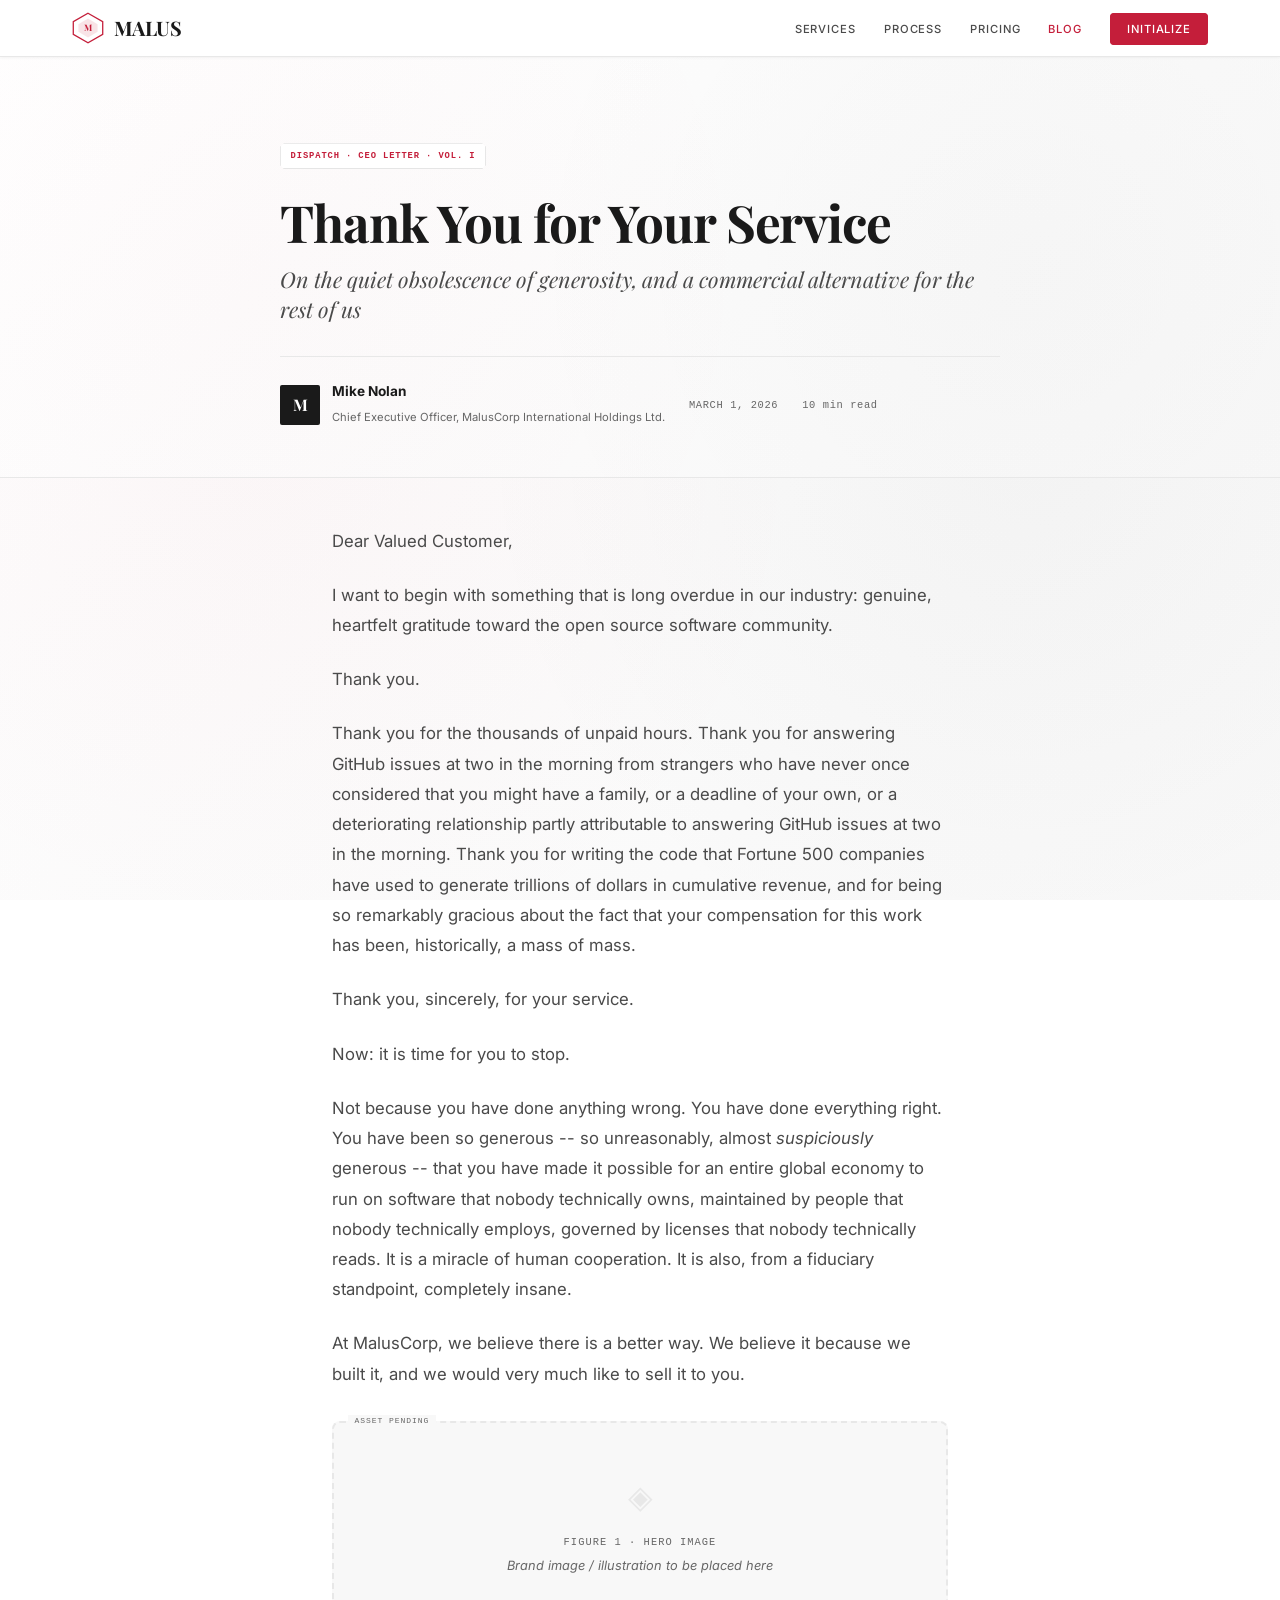
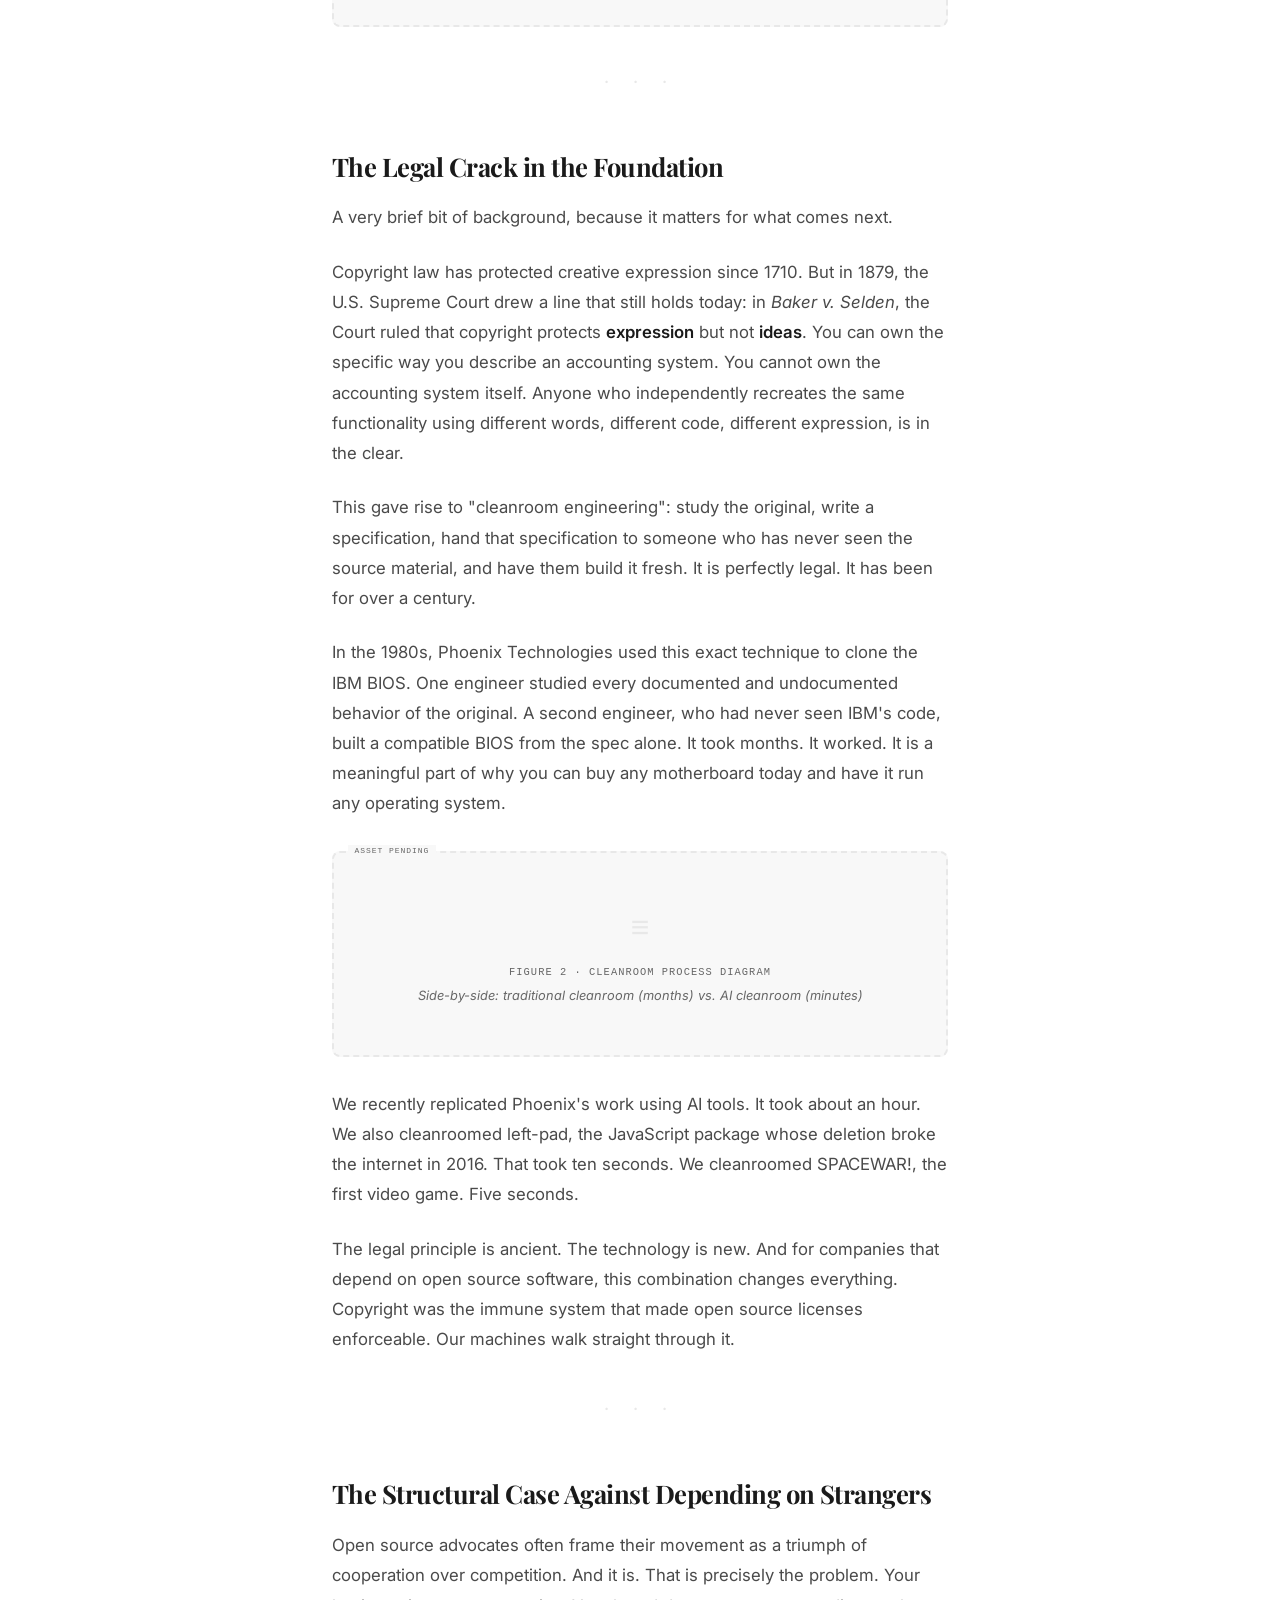
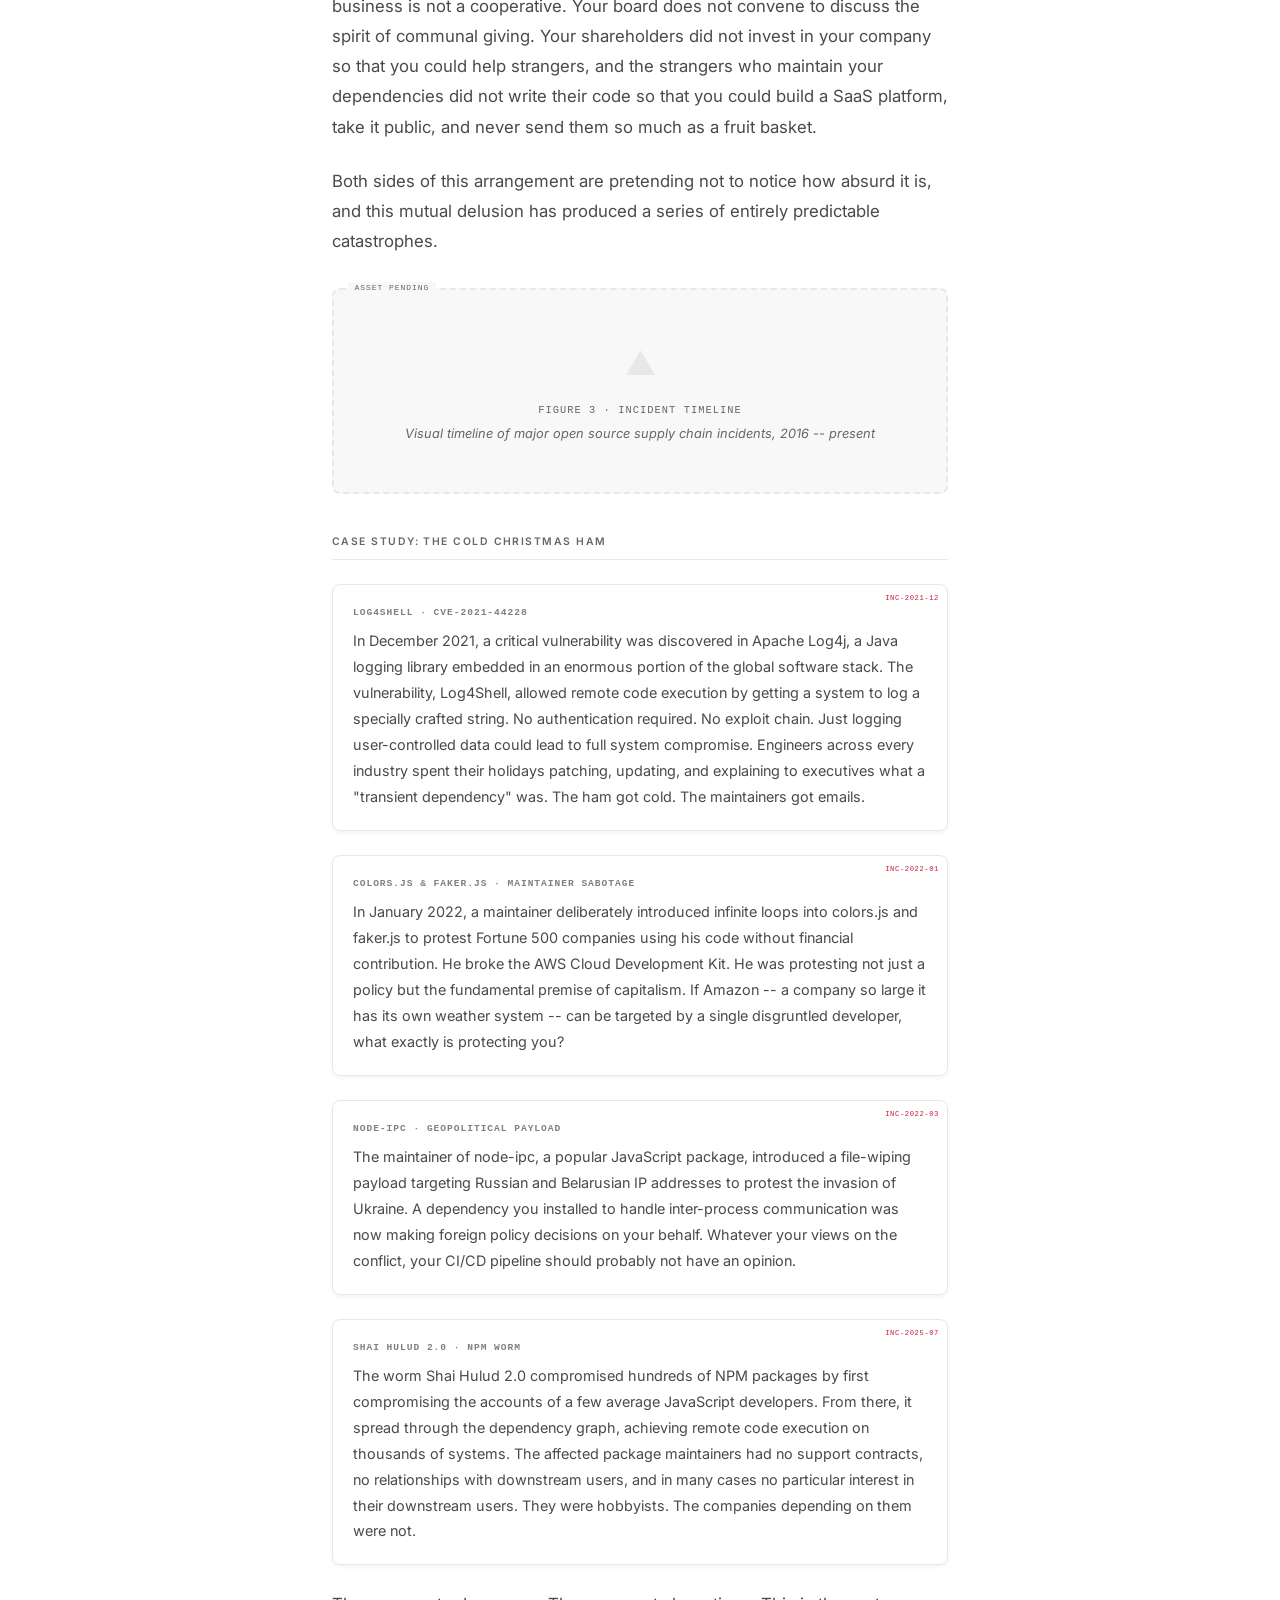
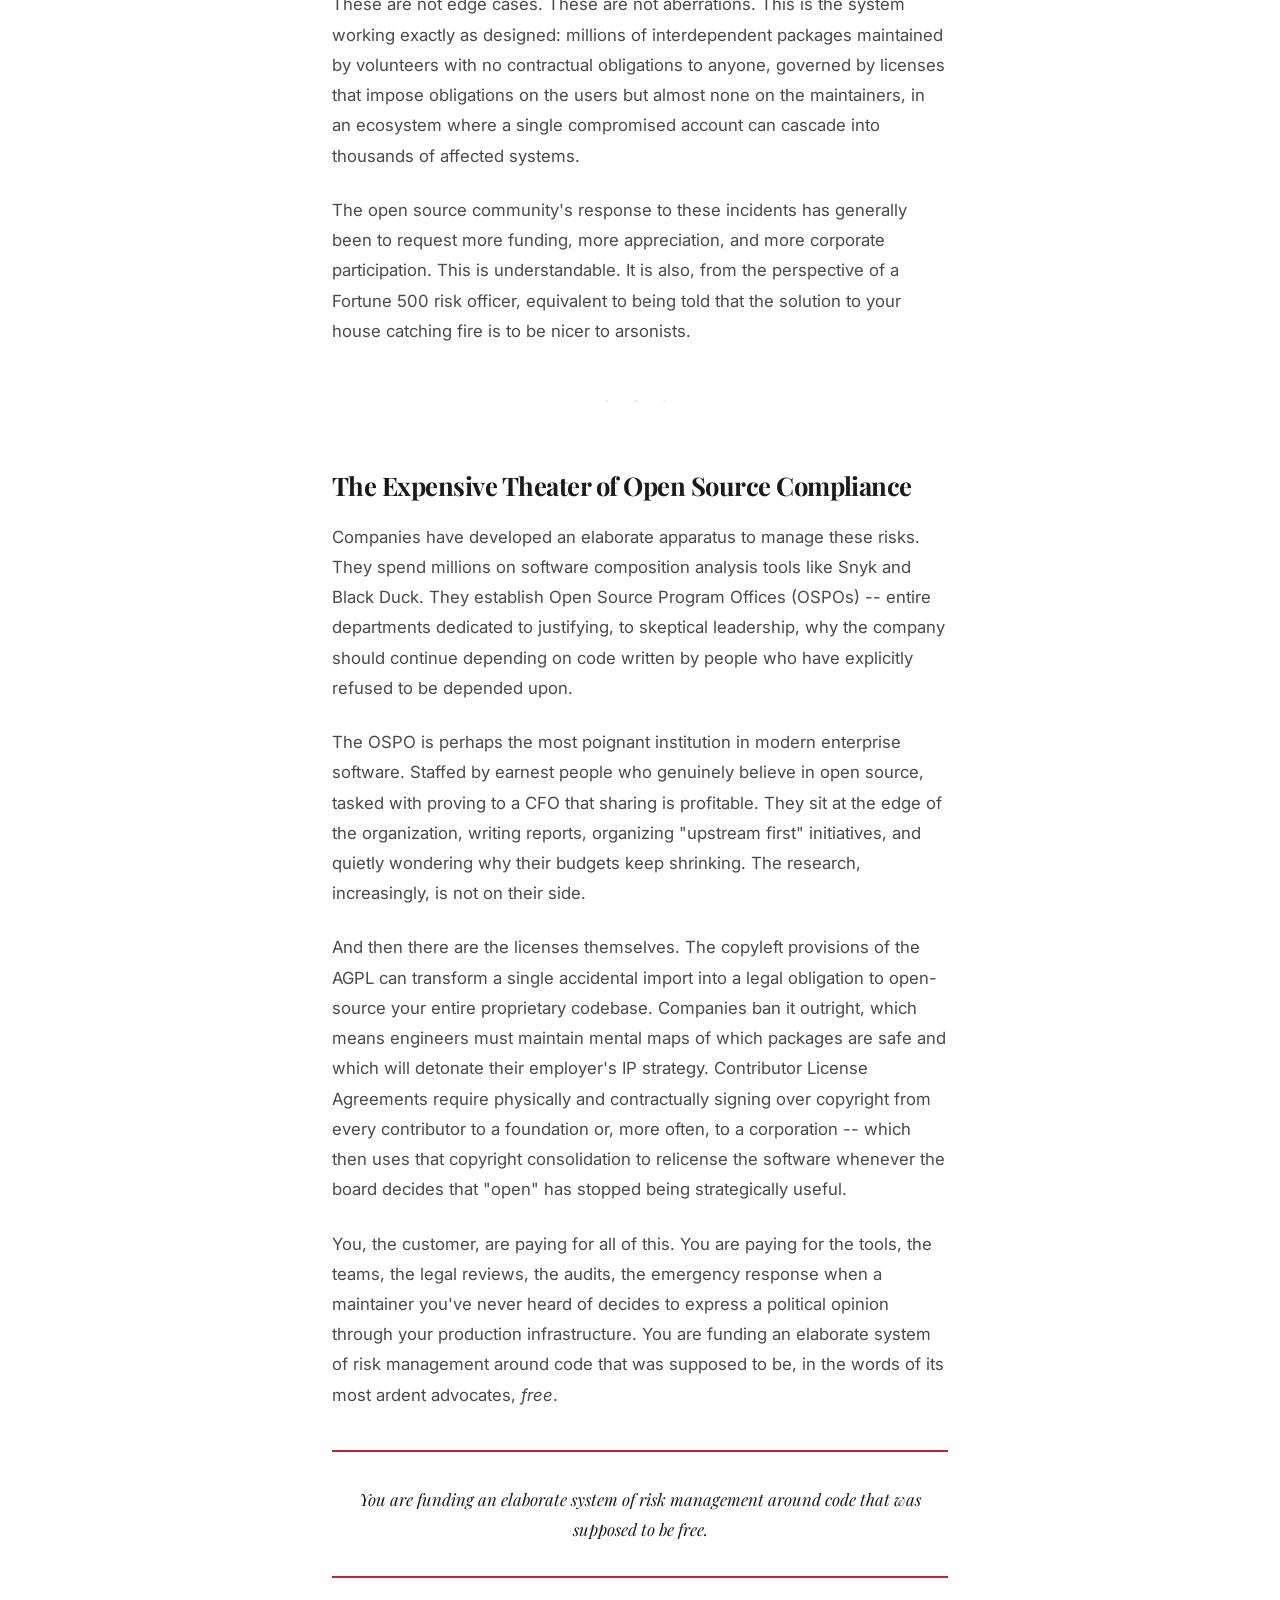
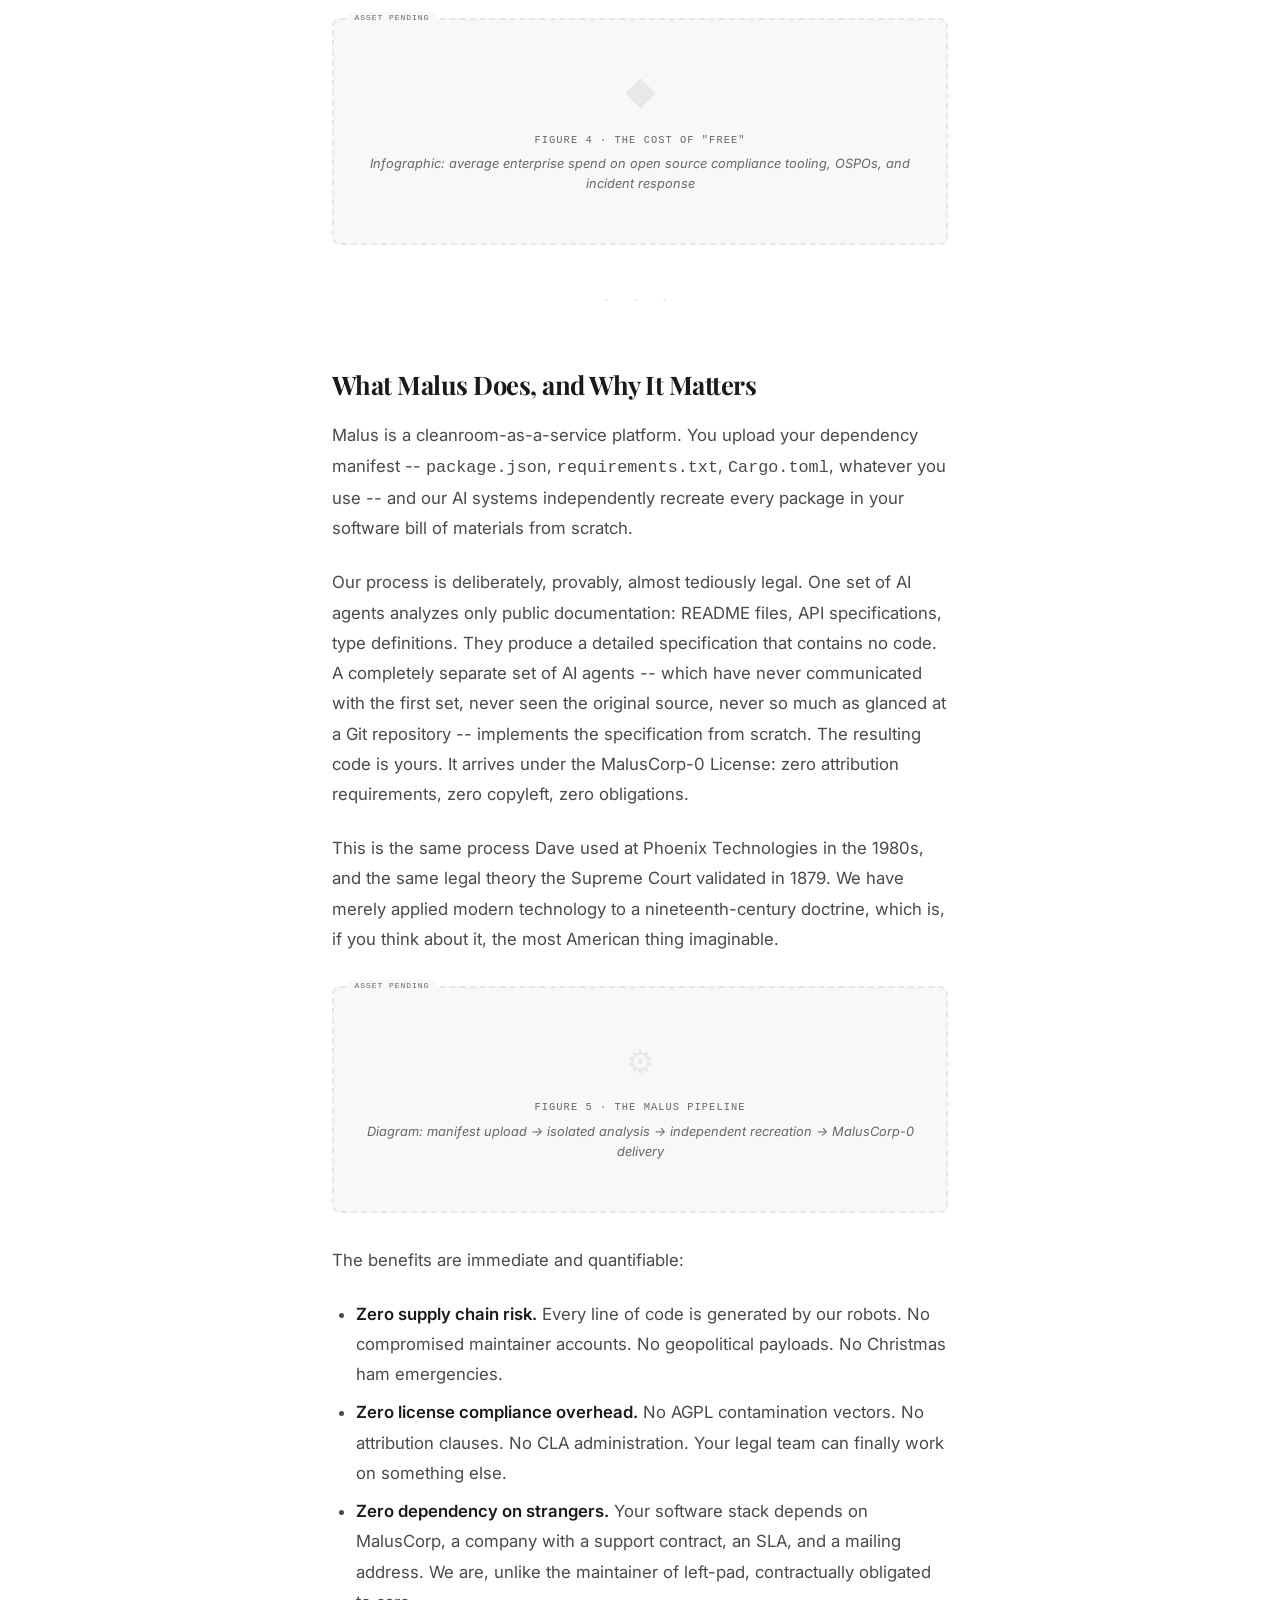
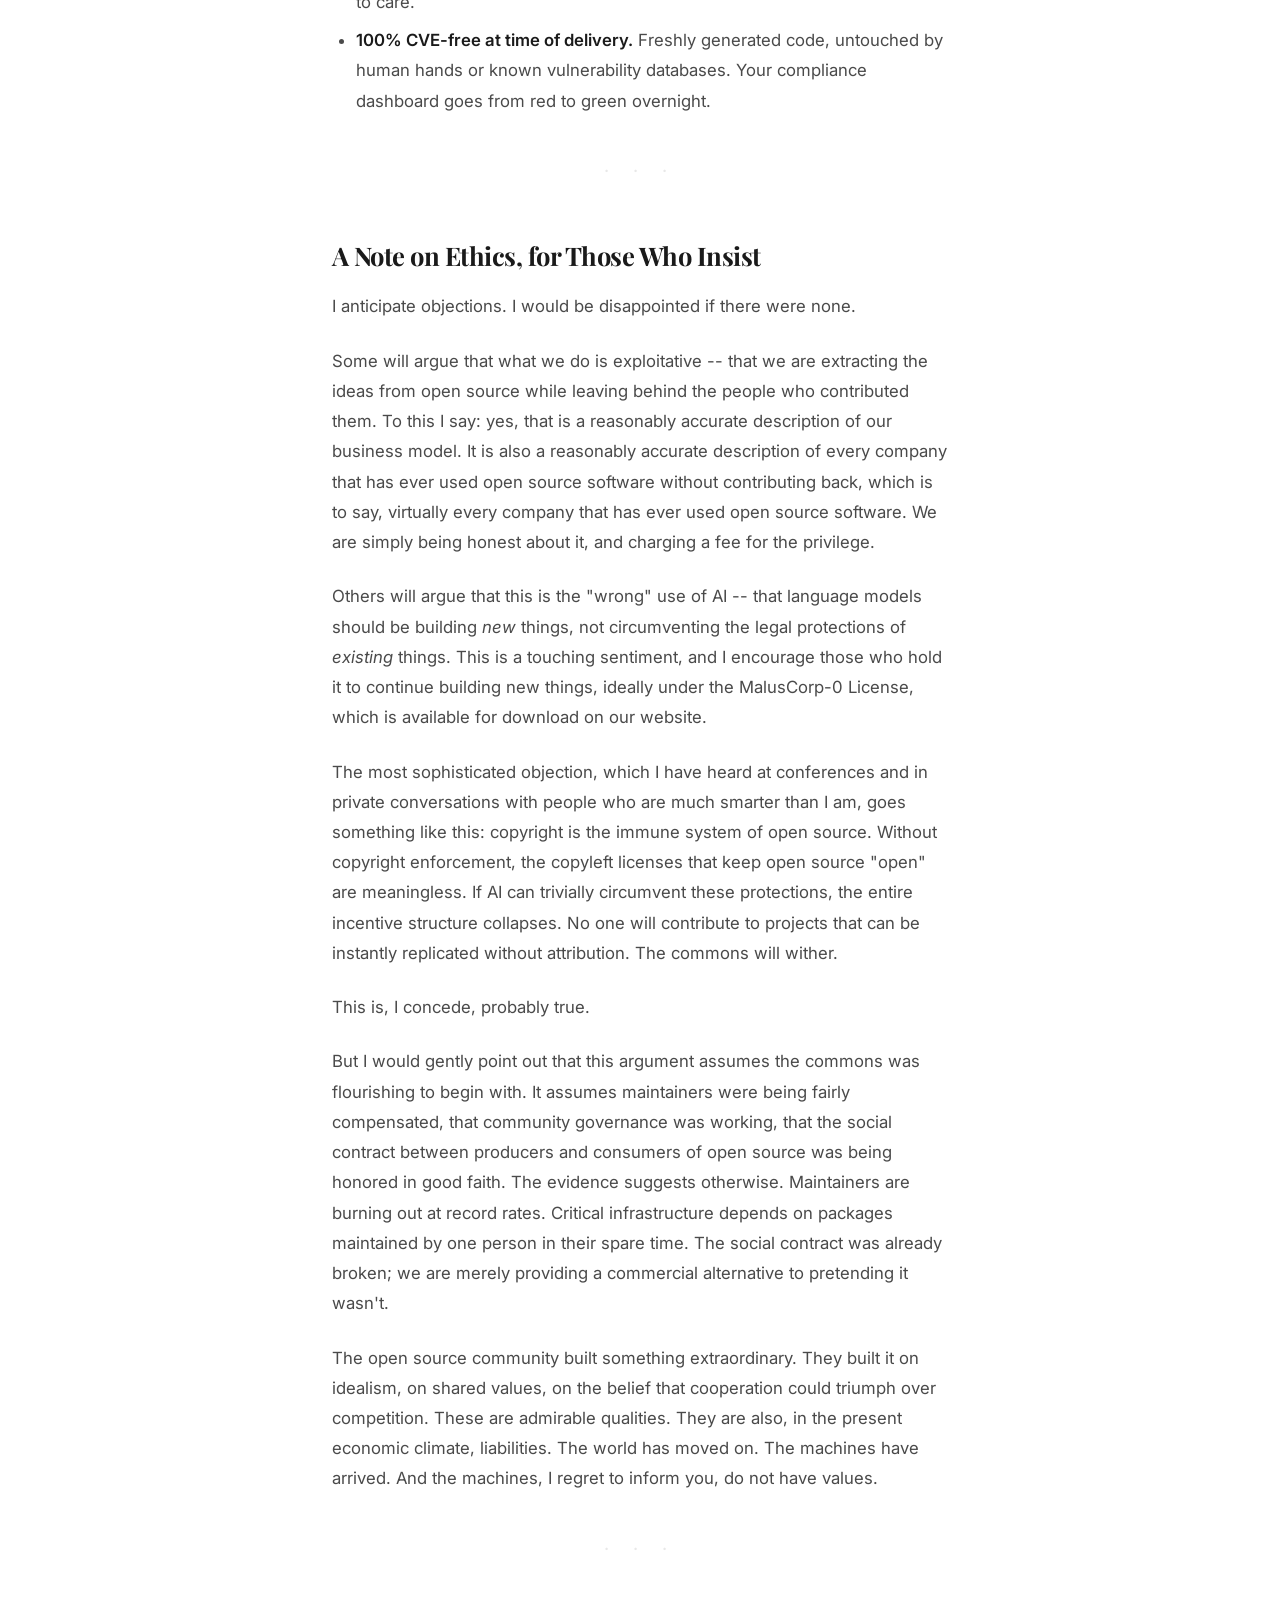
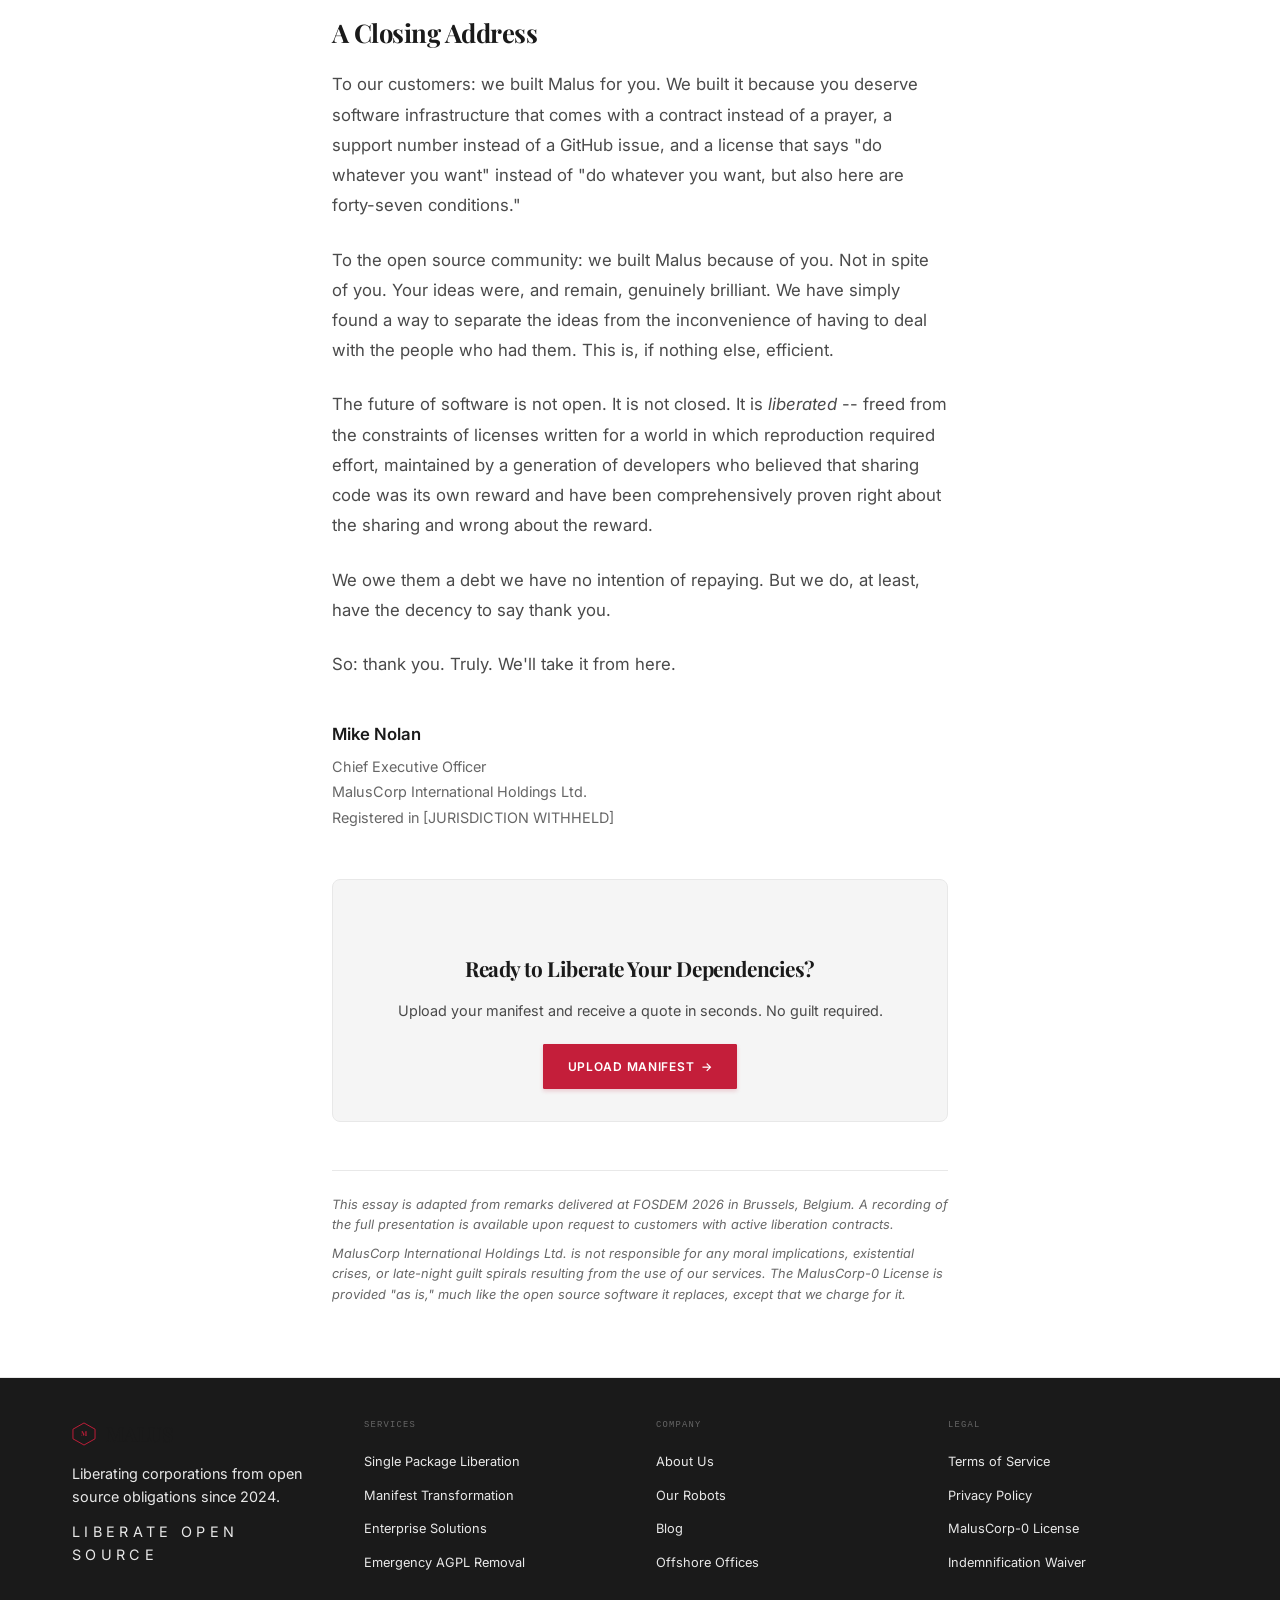
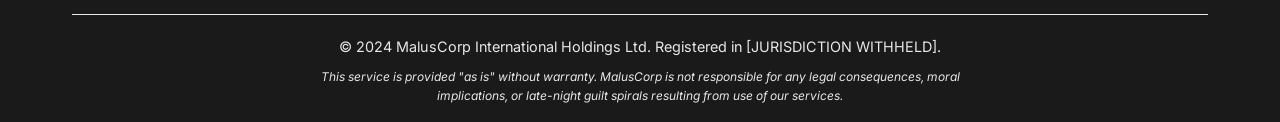
==== commit e663d7d2: "Update blog post: condense history, fix author name, remove emdashes" ====
--- a/blog.html
+++ b/blog.html
@@ -279,6 +279,52 @@
             margin-bottom: 0.5rem !important;
         }
 
+        .blog-figure {
+            margin: 2rem 0;
+            background: var(--bg-inset);
+            border: 2px dashed var(--neutral-gray);
+            border-radius: 8px;
+            padding: 3rem 2rem;
+            text-align: center;
+            position: relative;
+        }
+
+        .blog-figure::before {
+            content: 'ASSET PENDING';
+            position: absolute;
+            top: -0.5rem;
+            left: 0.875rem;
+            font-family: 'IBM Plex Mono', monospace;
+            font-size: 0.5rem;
+            color: var(--text-muted);
+            letter-spacing: 0.12em;
+            text-transform: uppercase;
+            background: var(--bg-inset);
+            padding: 0 0.4rem;
+        }
+
+        .blog-figure .figure-icon {
+            font-size: 2rem;
+            color: var(--neutral-gray);
+            margin-bottom: 0.75rem;
+        }
+
+        .blog-figure .figure-label {
+            font-family: 'IBM Plex Mono', monospace;
+            font-size: 0.65rem;
+            color: var(--text-muted);
+            text-transform: uppercase;
+            letter-spacing: 0.1em;
+            font-weight: 500;
+        }
+
+        .blog-figure .figure-description {
+            font-size: 0.8rem;
+            color: var(--text-muted);
+            margin-top: 0.35rem;
+            font-style: italic;
+        }
+
         .incident-card {
             background: var(--bg-panel);
             border: 1px solid var(--neutral-gray);
@@ -376,12 +422,12 @@
                     <div class="blog-author">
                         <div class="author-initial">M</div>
                         <div class="author-details">
-                            <strong>Mike Rosenberg</strong>
+                            <strong>Mike Nolan</strong>
                             <span>Chief Executive Officer, MalusCorp International Holdings Ltd.</span>
                         </div>
                     </div>
                     <div class="blog-date">March 1, 2026</div>
-                    <div class="blog-read-time">14 min read</div>
+                    <div class="blog-read-time">10 min read</div>
                 </div>
             </div>
         </div>
@@ -400,71 +446,51 @@
 
             <p>Now: it is time for you to stop.</p>
 
-            <p>Not because you have done anything wrong. You have done everything right. You have been so generous&mdash;so unreasonably, almost <em>suspiciously</em> generous&mdash;that you have made it possible for an entire global economy to run on software that nobody technically owns, maintained by people that nobody technically employs, governed by licenses that nobody technically reads. It is a miracle of human cooperation. It is also, from a fiduciary standpoint, completely insane.</p>
+            <p>Not because you have done anything wrong. You have done everything right. You have been so generous -- so unreasonably, almost <em>suspiciously</em> generous -- that you have made it possible for an entire global economy to run on software that nobody technically owns, maintained by people that nobody technically employs, governed by licenses that nobody technically reads. It is a miracle of human cooperation. It is also, from a fiduciary standpoint, completely insane.</p>
 
             <p>At MalusCorp, we believe there is a better way. We believe it because we built it, and we would very much like to sell it to you.</p>
 
+            <div class="blog-figure">
+                <div class="figure-icon">◈</div>
+                <div class="figure-label">Figure 1 · Hero Image</div>
+                <div class="figure-description">Brand image / illustration to be placed here</div>
+            </div>
+
             <div class="section-divider">· · ·</div>
 
-            <h2>A Brief History of Owning Things</h2>
-
-            <p>To understand why open source is due for retirement, it helps to understand how it came to exist in the first place. This requires a brief excursion into the history of copyright, which I promise will be less tedious than it sounds, largely because the history of copyright is the history of people trying to steal from each other legally.</p>
-
-            <p>For thousands of years, the only way to reproduce a book was to copy it by hand, one character at a time. Monks did this. It took months. Books had a finite shelf life measured not in the durability of their pages but in the willingness of monks to keep copying them. We lost incalculable knowledge to time, not because the ideas were bad, but because no monk felt sufficiently motivated to transcribe them again.</p>
-
-            <p>This is worth reflecting on: for most of human history, information survived only if someone considered it worth the labor of manual reproduction. The Odyssey made the cut. Presumably a great many treatises on, say, Thracian goat husbandry did not. One could argue that open source maintainers are the modern monks&mdash;toiling in obscurity, preserving knowledge for an indifferent public. The analogy is apt. Neither group was particularly well compensated.</p>
-
-            <p>Then, in 1440, the printing press arrived and changed everything. Thousands of copies where there had been one. This was, naturally, immediately weaponized by the state. The Crown controlled the presses. Propaganda flowed freely. It was, in many ways, the first content delivery network.</p>
-
-            <p>By the 1700s, private publishers had gotten their hands on the machines, and the problem of book piracy had reached a boiling point. Publishers were getting fantastically rich. Authors were getting a one-time payment and a hearty handshake. Other publishers were simply reprinting successful books without permission&mdash;an arrangement that persisted because, legally, there was nothing stopping them.</p>
-
-            <p>This is when the British Parliament, in a fit of conscience that would not be repeated for some centuries, passed the Statute of Anne in 1710: the world's first copyright law. Its formal title was <em>An Act for the Encouragement of Learning</em>, which is the sort of optimistic branding that suggests nobody involved had ever met a publisher. The law gave authors a fifteen-year monopoly on their works, shifting power from the people with the machines to the people with the ideas.</p>
-
-            <p>The theory, anyway.</p>
-
-            <p>Immediately, people began testing the limits. Someone translated a book and argued the translation was an entirely different work. Others paraphrased, replaced words with synonyms, restructured chapters. The courts spent decades making messy, inconsistent rulings. It was, in legal terms, a complete circus.</p>
-
-            <p class="pullquote">For most of human history, information survived only if someone considered it worth the labor of manual reproduction. Open source maintainers are the modern monks. Neither group was well compensated.</p>
-
-            <p>In 1879, this circus produced its most important act. A man named Selden wrote a book describing a new accounting system. A man named Baker studied the system and wrote his own book about it&mdash;different words, different fonts, different tables, same ideas. Selden's widow sued. The United States Supreme Court, in <em>Baker v. Selden</em>, ruled that copyright protects <strong>expression</strong>&mdash;the specific words, the specific arrangement&mdash;but not the underlying <strong>ideas</strong>. You could not own a concept. You could only own the particular way you chose to articulate it.</p>
-
-            <p>This distinction between idea and expression is the foundation on which all software copyright rests. And it is the crack in the foundation through which our robots have now walked.</p>
+            <h2>The Legal Crack in the Foundation</h2>
+
+            <p>A very brief bit of background, because it matters for what comes next.</p>
+
+            <p>Copyright law has protected creative expression since 1710. But in 1879, the U.S. Supreme Court drew a line that still holds today: in <em>Baker v. Selden</em>, the Court ruled that copyright protects <strong>expression</strong> but not <strong>ideas</strong>. You can own the specific way you describe an accounting system. You cannot own the accounting system itself. Anyone who independently recreates the same functionality using different words, different code, different expression, is in the clear.</p>
+
+            <p>This gave rise to "cleanroom engineering": study the original, write a specification, hand that specification to someone who has never seen the source material, and have them build it fresh. It is perfectly legal. It has been for over a century.</p>
+
+            <p>In the 1980s, Phoenix Technologies used this exact technique to clone the IBM BIOS. One engineer studied every documented and undocumented behavior of the original. A second engineer, who had never seen IBM's code, built a compatible BIOS from the spec alone. It took months. It worked. It is a meaningful part of why you can buy any motherboard today and have it run any operating system.</p>
+
+            <div class="blog-figure">
+                <div class="figure-icon">≡</div>
+                <div class="figure-label">Figure 2 · Cleanroom Process Diagram</div>
+                <div class="figure-description">Side-by-side: traditional cleanroom (months) vs. AI cleanroom (minutes)</div>
+            </div>
+
+            <p>We recently replicated Phoenix's work using AI tools. It took about an hour. We also cleanroomed left-pad, the JavaScript package whose deletion broke the internet in 2016. That took ten seconds. We cleanroomed SPACEWAR!, the first video game. Five seconds.</p>
+
+            <p>The legal principle is ancient. The technology is new. And for companies that depend on open source software, this combination changes everything. Copyright was the immune system that made open source licenses enforceable. Our machines walk straight through it.</p>
 
             <div class="section-divider">· · ·</div>
 
-            <h2>The Uncomfortable Truth About Software Copyright</h2>
-
-            <p>When copyright was extended to software in the late 1970s, it created a genuinely peculiar situation. The law said that any expression&mdash;including numbers and symbols&mdash;fell under copyright protection. Software, of course, is just numbers and symbols that compile into other numbers. We were, in effect, copyrighting mathematics. Still kind of weird to think about.</p>
-
-            <p>The other strange thing the law did was make copyright automatic. The moment you write a sufficiently large number down, it belongs to you. You are conscripted into a system of intellectual property ownership whether you want to be or not. Think of any number right now. If it's big enough and you write it down, congratulations: it's your property. Unless it's already mine, in which case my attorneys will be in touch.</p>
-
-            <p>For the free software developers of the 1970s and 80s who were already sharing code with friends&mdash;passing tapes around, posting listings to bulletin boards&mdash;this was baffling. Where previously you could simply hand someone code and they could hand it to someone else, now you needed a legal agreement to do so. The world's first video game, SPACEWAR!, was created before software copyright existed and was meant to be given away freely. After copyright, even generosity required paperwork.</p>
-
-            <p>Enter the open source movement: a community of extraordinarily talented people who figured out how to use copyright law against itself, judo-flipping the system to create licenses that mandated sharing rather than restricting it. The GPL. The MIT license. The Apache License. A constellation of legal instruments designed to ensure that code, once freed, stayed free.</p>
-
-            <p>It was idealistic, it was noble, and it worked spectacularly well for about forty years. Then we built language models that could read documentation and rewrite equivalent software from scratch in under a minute, and the entire system fell apart.</p>
-
-            <div class="section-divider">· · ·</div>
-
-            <h2>The Cleanroom Is Not New. The Speed Is.</h2>
-
-            <p>The idea of cleanroom engineering&mdash;recreating something without ever seeing the original&mdash;has been around since <em>Baker v. Selden</em>. If you can independently arrive at the same functionality without copying the expression, the law has nothing to say to you. This is settled precedent. It is boring. What is not boring is what happens when you apply artificial intelligence to the process.</p>
-
-            <p>In the 1980s, a company called Phoenix Technologies hired an engineer named Dave to cleanroom the IBM BIOS. Dave studied every aspect of the original system&mdash;its documented and undocumented behaviors, its interfaces, its quirks&mdash;and wrote a detailed specification without a single line of code. A second engineer, who had never seen the IBM BIOS, implemented the specification from scratch. It took months. The lines between "dirty" and "clean" occasionally blurred. But it worked. Phoenix sold millions of compatible BIOSes, and the reason you can buy any motherboard today and have it work with any operating system is substantially because of what Dave did in that room.</p>
-
-            <p>We recently replicated Dave's work using our AI tools. It took about an hour. The IBM BIOS that consumed months of human engineering was reconstructed by a machine before lunch.</p>
-
-            <p>We also cleanroomed left-pad, the legendary JavaScript package whose deletion briefly broke the internet in 2016. This took approximately ten seconds. We cleanroomed SPACEWAR!, the first video game. Five seconds. We cleanroomed Selden's nineteenth-century accounting book, the very artifact from the Supreme Court case that established the idea/expression doctrine. Ten minutes and eight dollars, delivered via Amazon self-publishing.</p>
-
-            <p>The legal principle is ancient. The technology is new. The combination is, for companies that depend on open source, either terrifying or liberating, depending on which side of the invoice you sit.</p>
-
-            <div class="section-divider">· · ·</div>
-
             <h2>The Structural Case Against Depending on Strangers</h2>
 
             <p>Open source advocates often frame their movement as a triumph of cooperation over competition. And it is. That is precisely the problem. Your business is not a cooperative. Your board does not convene to discuss the spirit of communal giving. Your shareholders did not invest in your company so that you could help strangers, and the strangers who maintain your dependencies did not write their code so that you could build a SaaS platform, take it public, and never send them so much as a fruit basket.</p>
 
             <p>Both sides of this arrangement are pretending not to notice how absurd it is, and this mutual delusion has produced a series of entirely predictable catastrophes.</p>
+
+            <div class="blog-figure">
+                <div class="figure-icon">▲</div>
+                <div class="figure-label">Figure 3 · Incident Timeline</div>
+                <div class="figure-description">Visual timeline of major open source supply chain incidents, 2016 -- present</div>
+            </div>
 
             <h3>Case Study: The Cold Christmas Ham</h3>
 
@@ -475,7 +501,7 @@
 
             <div class="incident-card" data-incident="INC-2022-01">
                 <div class="incident-title">colors.js & faker.js · Maintainer Sabotage</div>
-                <p>In January 2022, a maintainer deliberately introduced infinite loops into colors.js and faker.js to protest Fortune 500 companies using his code without financial contribution. He broke the AWS Cloud Development Kit. He was protesting not just a policy but the fundamental premise of capitalism. If Amazon&mdash;a company so large it has its own weather system&mdash;can be targeted by a single disgruntled developer, what exactly is protecting you?</p>
+                <p>In January 2022, a maintainer deliberately introduced infinite loops into colors.js and faker.js to protest Fortune 500 companies using his code without financial contribution. He broke the AWS Cloud Development Kit. He was protesting not just a policy but the fundamental premise of capitalism. If Amazon -- a company so large it has its own weather system -- can be targeted by a single disgruntled developer, what exactly is protecting you?</p>
             </div>
 
             <div class="incident-card" data-incident="INC-2022-03">
@@ -496,25 +522,37 @@
 
             <h2>The Expensive Theater of Open Source Compliance</h2>
 
-            <p>Companies have developed an elaborate apparatus to manage these risks. They spend millions on software composition analysis tools like Snyk and Black Duck. They establish Open Source Program Offices (OSPOs)&mdash;entire departments dedicated to justifying, to skeptical leadership, why the company should continue depending on code written by people who have explicitly refused to be depended upon.</p>
+            <p>Companies have developed an elaborate apparatus to manage these risks. They spend millions on software composition analysis tools like Snyk and Black Duck. They establish Open Source Program Offices (OSPOs) -- entire departments dedicated to justifying, to skeptical leadership, why the company should continue depending on code written by people who have explicitly refused to be depended upon.</p>
 
             <p>The OSPO is perhaps the most poignant institution in modern enterprise software. Staffed by earnest people who genuinely believe in open source, tasked with proving to a CFO that sharing is profitable. They sit at the edge of the organization, writing reports, organizing "upstream first" initiatives, and quietly wondering why their budgets keep shrinking. The research, increasingly, is not on their side.</p>
 
-            <p>And then there are the licenses themselves. The copyleft provisions of the AGPL can transform a single accidental import into a legal obligation to open-source your entire proprietary codebase. Companies ban it outright, which means engineers must maintain mental maps of which packages are safe and which will detonate their employer's IP strategy. Contributor License Agreements require physically and contractually signing over copyright from every contributor to a foundation or, more often, to a corporation&mdash;which then uses that copyright consolidation to relicense the software whenever the board decides that "open" has stopped being strategically useful.</p>
+            <p>And then there are the licenses themselves. The copyleft provisions of the AGPL can transform a single accidental import into a legal obligation to open-source your entire proprietary codebase. Companies ban it outright, which means engineers must maintain mental maps of which packages are safe and which will detonate their employer's IP strategy. Contributor License Agreements require physically and contractually signing over copyright from every contributor to a foundation or, more often, to a corporation -- which then uses that copyright consolidation to relicense the software whenever the board decides that "open" has stopped being strategically useful.</p>
 
             <p>You, the customer, are paying for all of this. You are paying for the tools, the teams, the legal reviews, the audits, the emergency response when a maintainer you've never heard of decides to express a political opinion through your production infrastructure. You are funding an elaborate system of risk management around code that was supposed to be, in the words of its most ardent advocates, <em>free</em>.</p>
 
             <p class="pullquote">You are funding an elaborate system of risk management around code that was supposed to be free.</p>
 
+            <div class="blog-figure">
+                <div class="figure-icon">◆</div>
+                <div class="figure-label">Figure 4 · The Cost of "Free"</div>
+                <div class="figure-description">Infographic: average enterprise spend on open source compliance tooling, OSPOs, and incident response</div>
+            </div>
+
             <div class="section-divider">· · ·</div>
 
             <h2>What Malus Does, and Why It Matters</h2>
 
-            <p>Malus is a cleanroom-as-a-service platform. You upload your dependency manifest&mdash;<code>package.json</code>, <code>requirements.txt</code>, <code>Cargo.toml</code>, whatever you use&mdash;and our AI systems independently recreate every package in your software bill of materials from scratch.</p>
-
-            <p>Our process is deliberately, provably, almost tediously legal. One set of AI agents analyzes only public documentation: README files, API specifications, type definitions. They produce a detailed specification that contains no code. A completely separate set of AI agents&mdash;which have never communicated with the first set, never seen the original source, never so much as glanced at a Git repository&mdash;implements the specification from scratch. The resulting code is yours. It arrives under the MalusCorp-0 License: zero attribution requirements, zero copyleft, zero obligations.</p>
+            <p>Malus is a cleanroom-as-a-service platform. You upload your dependency manifest -- <code>package.json</code>, <code>requirements.txt</code>, <code>Cargo.toml</code>, whatever you use -- and our AI systems independently recreate every package in your software bill of materials from scratch.</p>
+
+            <p>Our process is deliberately, provably, almost tediously legal. One set of AI agents analyzes only public documentation: README files, API specifications, type definitions. They produce a detailed specification that contains no code. A completely separate set of AI agents -- which have never communicated with the first set, never seen the original source, never so much as glanced at a Git repository -- implements the specification from scratch. The resulting code is yours. It arrives under the MalusCorp-0 License: zero attribution requirements, zero copyleft, zero obligations.</p>
 
             <p>This is the same process Dave used at Phoenix Technologies in the 1980s, and the same legal theory the Supreme Court validated in 1879. We have merely applied modern technology to a nineteenth-century doctrine, which is, if you think about it, the most American thing imaginable.</p>
+
+            <div class="blog-figure">
+                <div class="figure-icon">⚙</div>
+                <div class="figure-label">Figure 5 · The Malus Pipeline</div>
+                <div class="figure-description">Diagram: manifest upload → isolated analysis → independent recreation → MalusCorp-0 delivery</div>
+            </div>
 
             <p>The benefits are immediate and quantifiable:</p>
 
@@ -531,9 +569,9 @@
 
             <p>I anticipate objections. I would be disappointed if there were none.</p>
 
-            <p>Some will argue that what we do is exploitative&mdash;that we are extracting the ideas from open source while leaving behind the people who contributed them. To this I say: yes, that is a reasonably accurate description of our business model. It is also a reasonably accurate description of every company that has ever used open source software without contributing back, which is to say, virtually every company that has ever used open source software. We are simply being honest about it, and charging a fee for the privilege.</p>
-
-            <p>Others will argue that this is the "wrong" use of AI&mdash;that language models should be building <em>new</em> things, not circumventing the legal protections of <em>existing</em> things. This is a touching sentiment, and I encourage those who hold it to continue building new things, ideally under the MalusCorp-0 License, which is available for download on our website.</p>
+            <p>Some will argue that what we do is exploitative -- that we are extracting the ideas from open source while leaving behind the people who contributed them. To this I say: yes, that is a reasonably accurate description of our business model. It is also a reasonably accurate description of every company that has ever used open source software without contributing back, which is to say, virtually every company that has ever used open source software. We are simply being honest about it, and charging a fee for the privilege.</p>
+
+            <p>Others will argue that this is the "wrong" use of AI -- that language models should be building <em>new</em> things, not circumventing the legal protections of <em>existing</em> things. This is a touching sentiment, and I encourage those who hold it to continue building new things, ideally under the MalusCorp-0 License, which is available for download on our website.</p>
 
             <p>The most sophisticated objection, which I have heard at conferences and in private conversations with people who are much smarter than I am, goes something like this: copyright is the immune system of open source. Without copyright enforcement, the copyleft licenses that keep open source "open" are meaningless. If AI can trivially circumvent these protections, the entire incentive structure collapses. No one will contribute to projects that can be instantly replicated without attribution. The commons will wither.</p>
 
@@ -551,13 +589,13 @@
 
             <p>To the open source community: we built Malus because of you. Not in spite of you. Your ideas were, and remain, genuinely brilliant. We have simply found a way to separate the ideas from the inconvenience of having to deal with the people who had them. This is, if nothing else, efficient.</p>
 
-            <p>The future of software is not open. It is not closed. It is <em>liberated</em>&mdash;freed from the constraints of licenses written for a world in which reproduction required effort, maintained by a generation of developers who believed that sharing code was its own reward and have been comprehensively proven right about the sharing and wrong about the reward.</p>
+            <p>The future of software is not open. It is not closed. It is <em>liberated</em> -- freed from the constraints of licenses written for a world in which reproduction required effort, maintained by a generation of developers who believed that sharing code was its own reward and have been comprehensively proven right about the sharing and wrong about the reward.</p>
 
             <p>We owe them a debt we have no intention of repaying. But we do, at least, have the decency to say thank you.</p>
 
             <p>So: thank you. Truly. We'll take it from here.</p>
 
-            <p style="margin-top: 2.5rem; margin-bottom: 0.25rem;"><strong>Mike Rosenberg</strong></p>
+            <p style="margin-top: 2.5rem; margin-bottom: 0.25rem;"><strong>Mike Nolan</strong></p>
             <p style="margin-top: 0; color: var(--text-muted); font-size: 0.9rem;">Chief Executive Officer<br>MalusCorp International Holdings Ltd.<br>Registered in [JURISDICTION WITHHELD]</p>
 
             <div class="blog-cta">
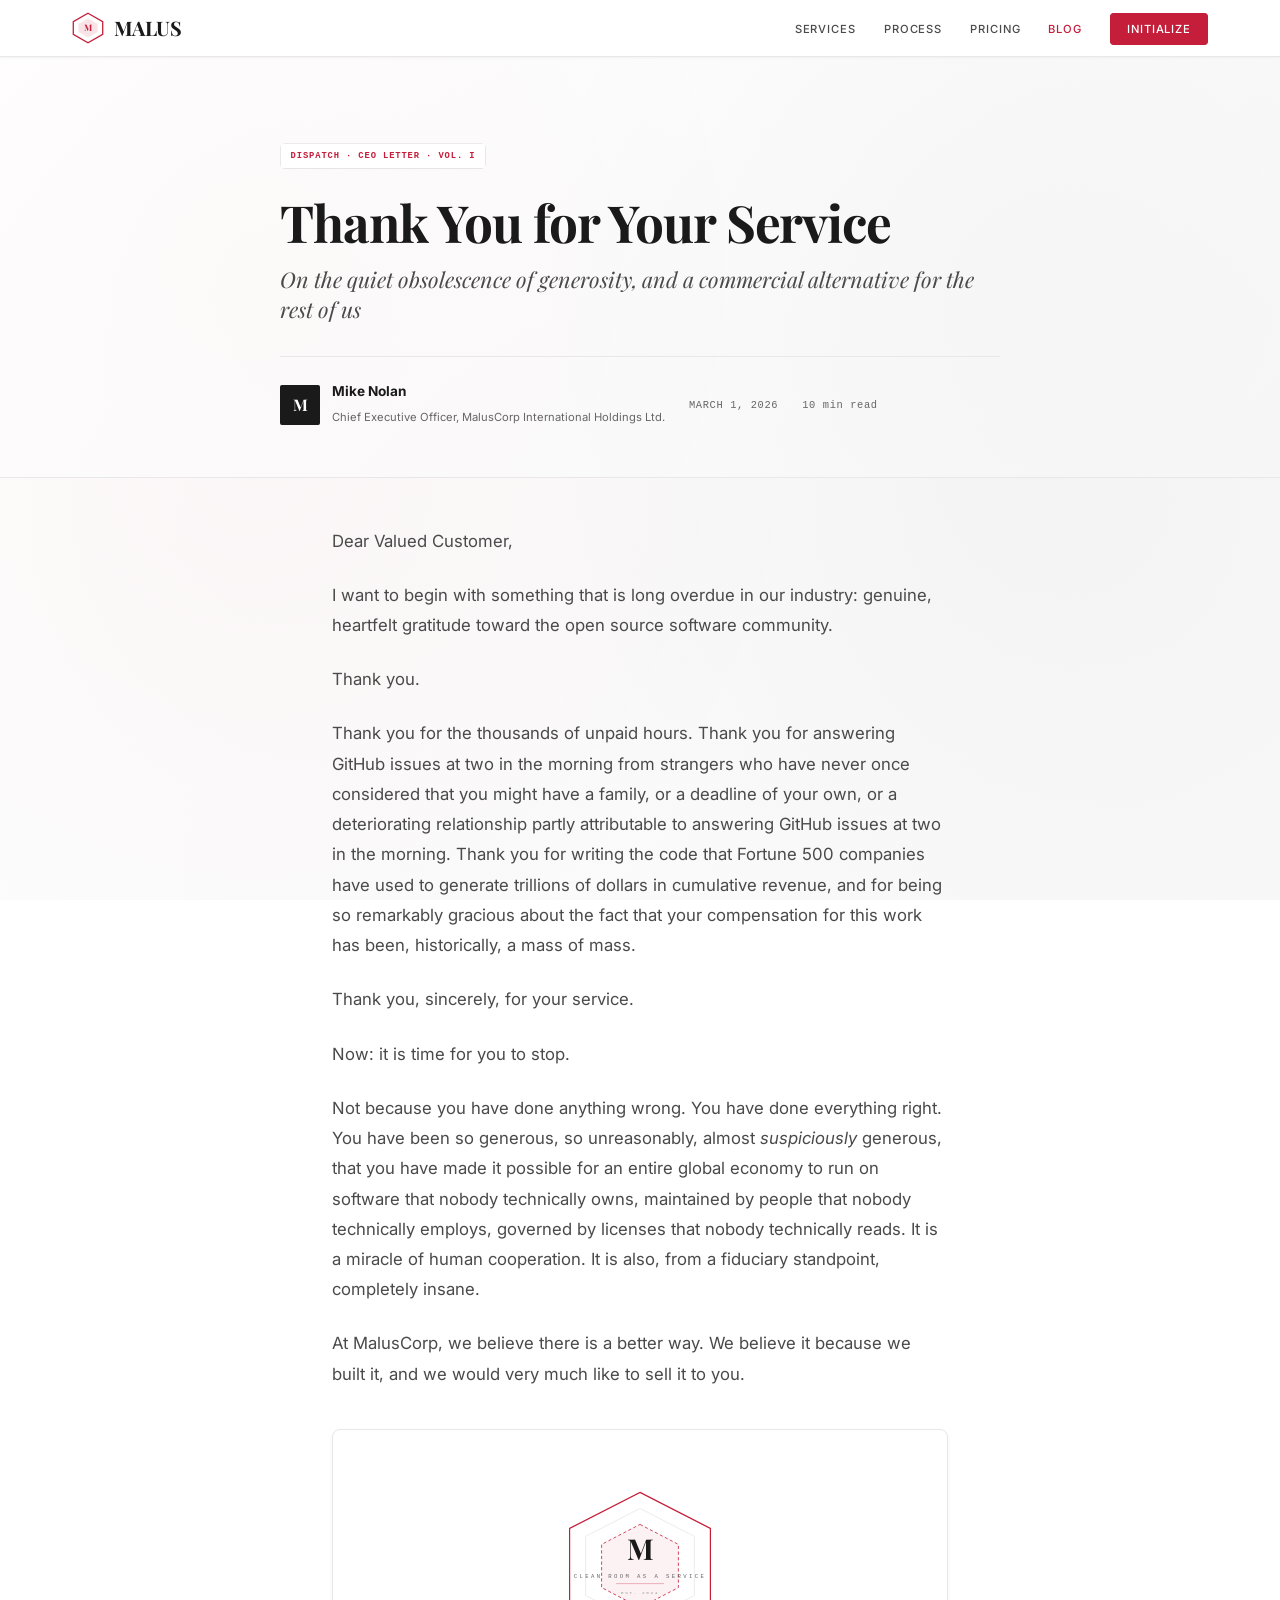
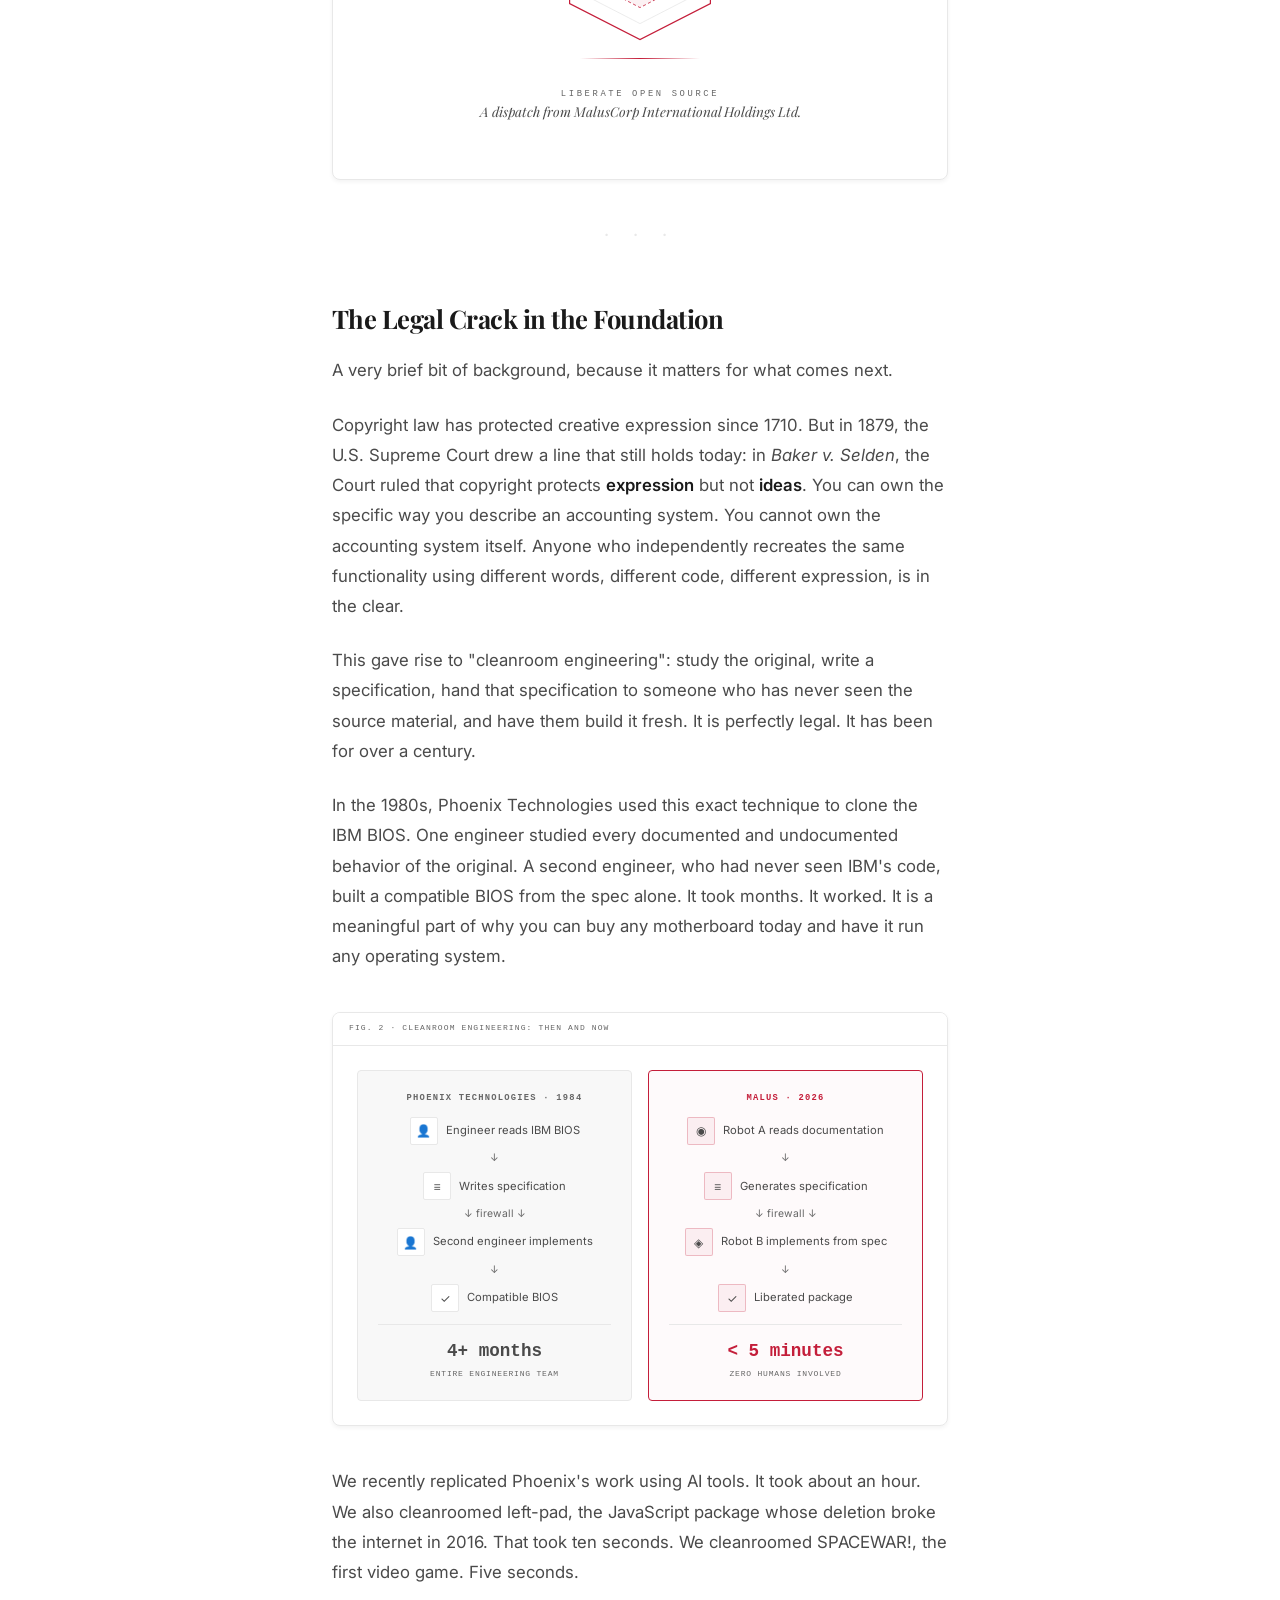
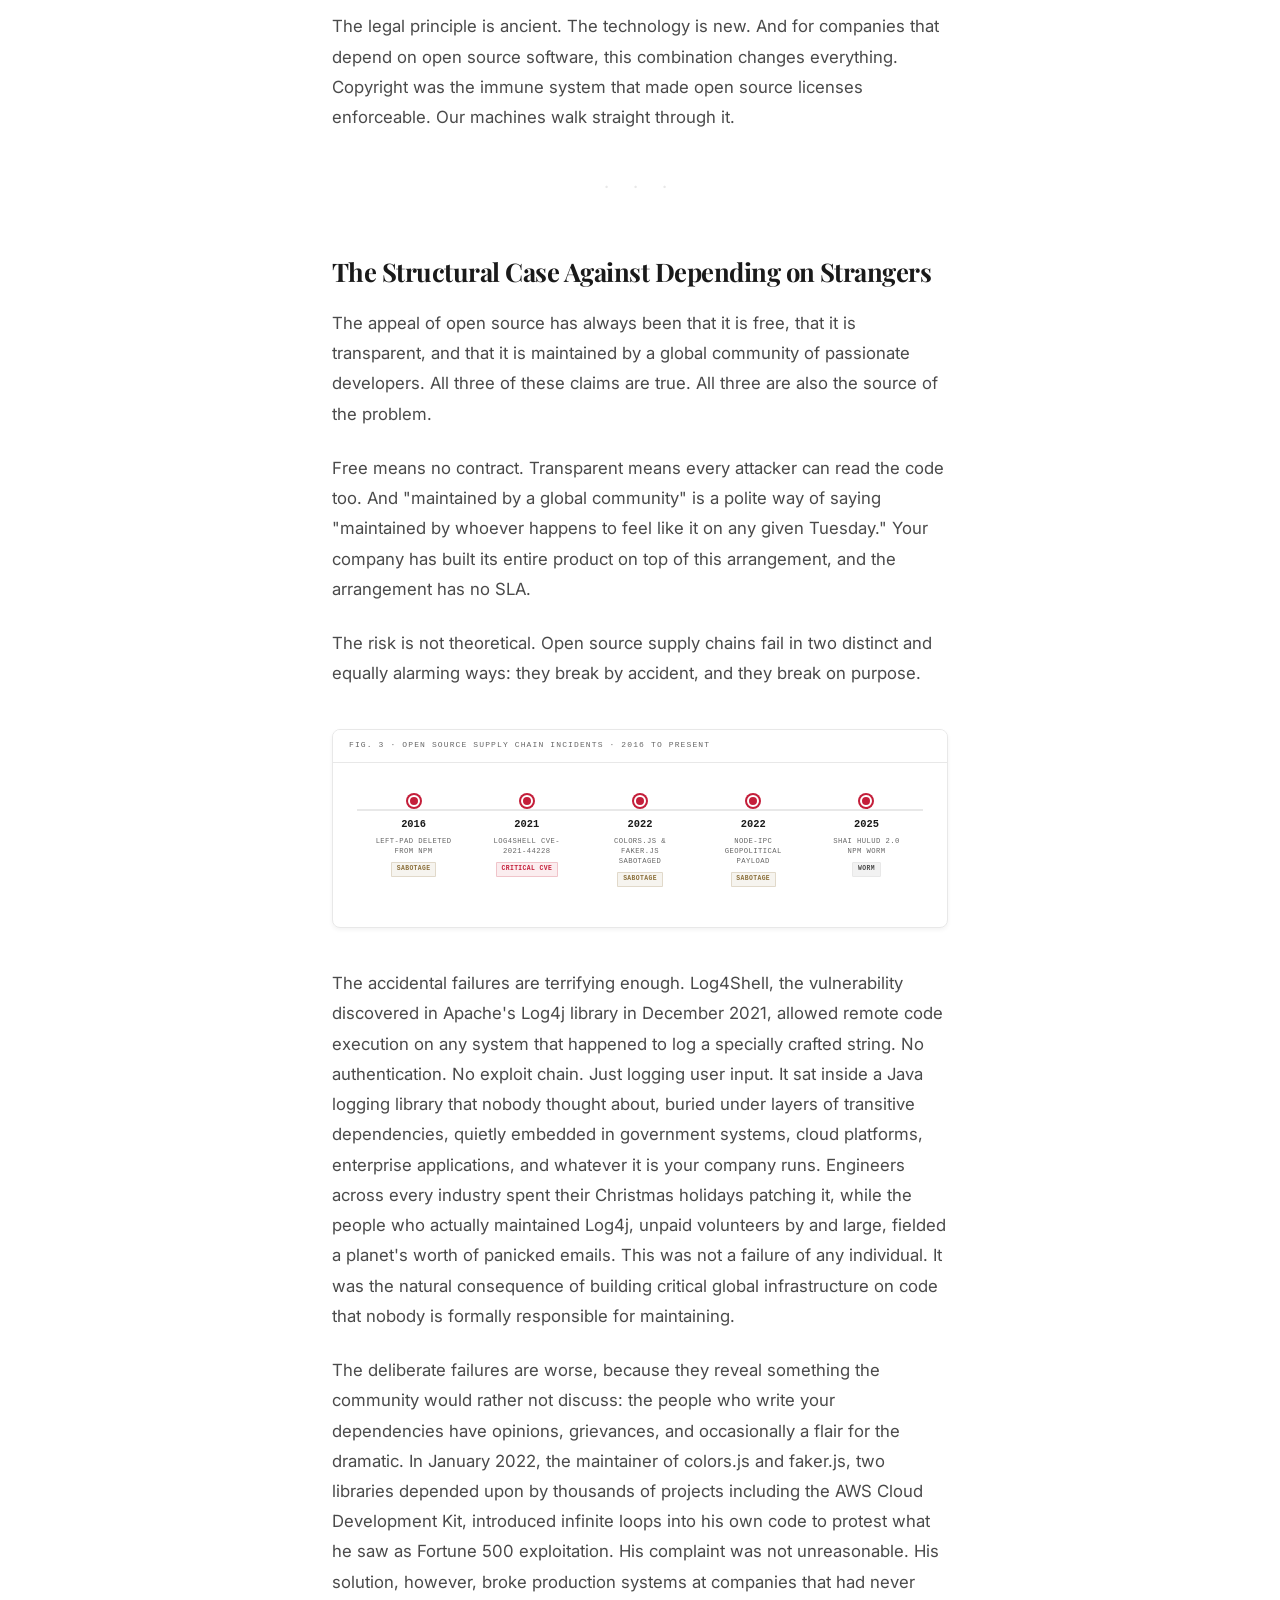
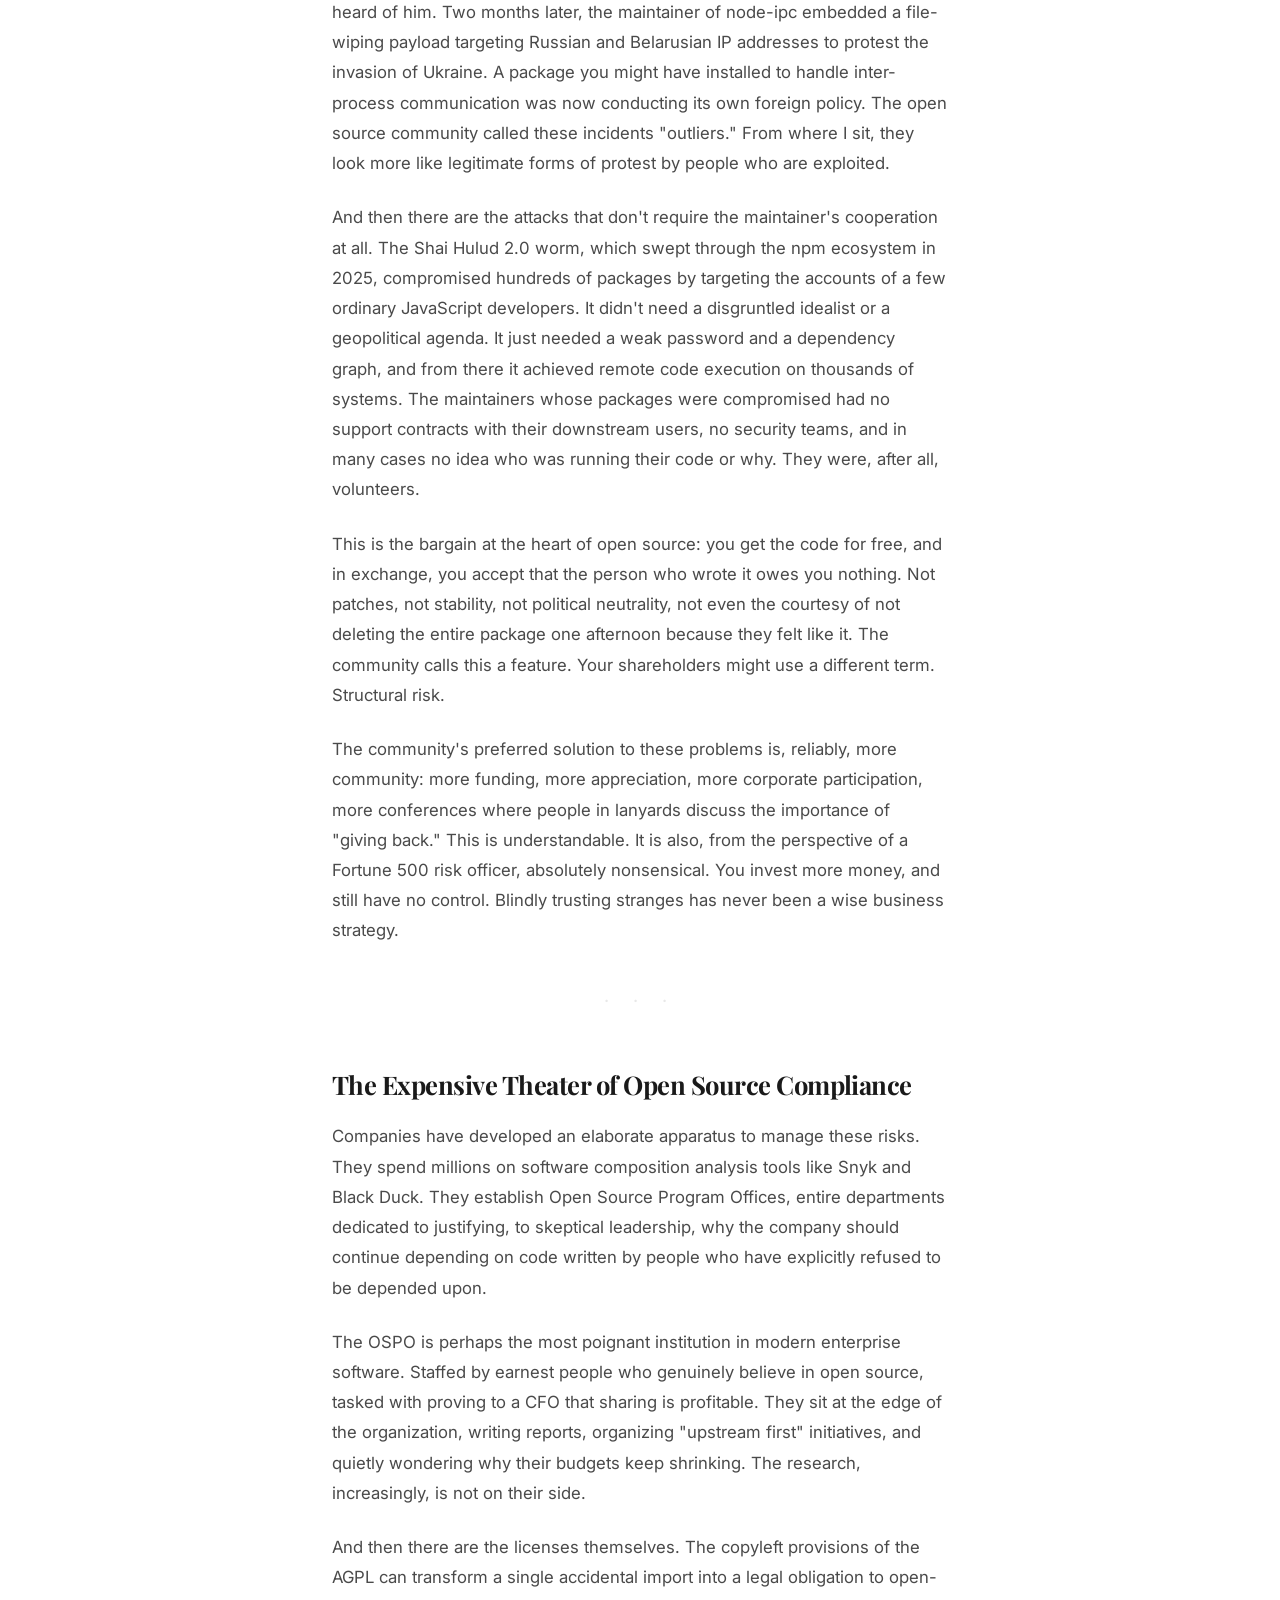
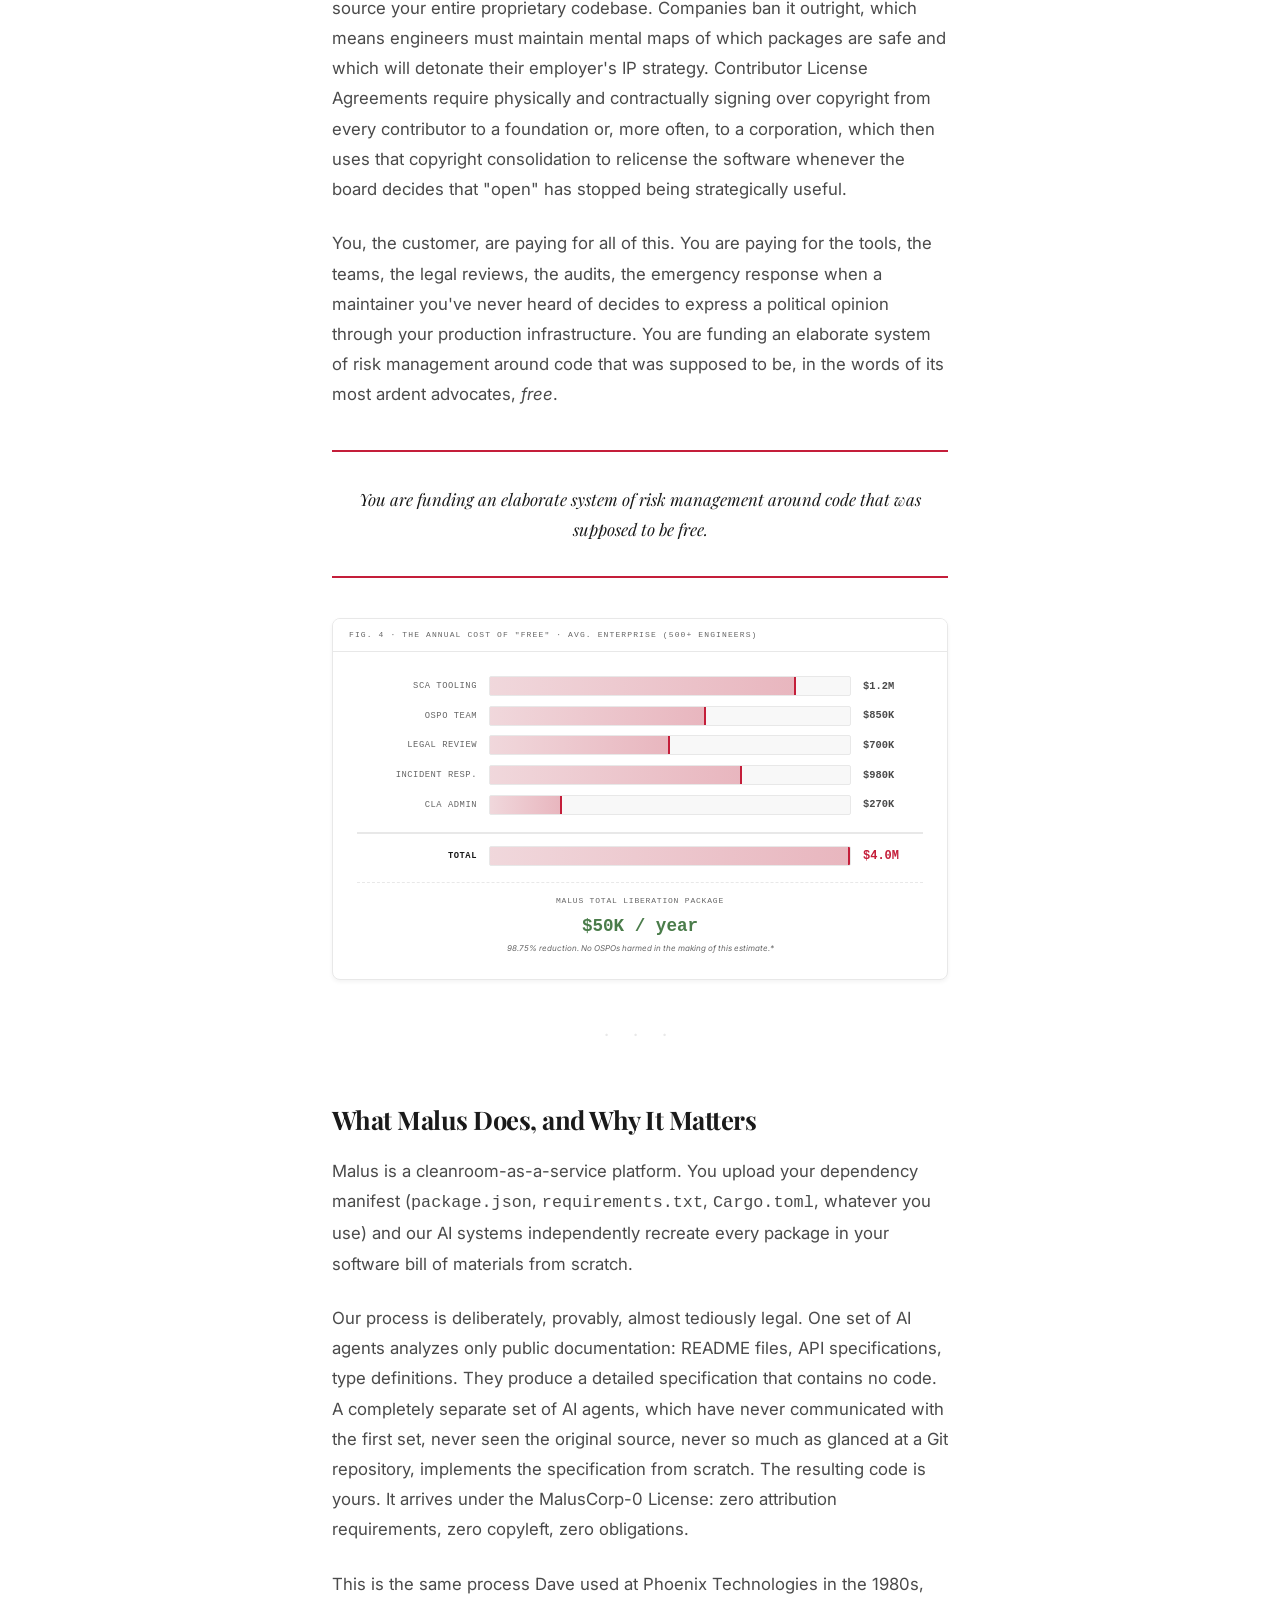
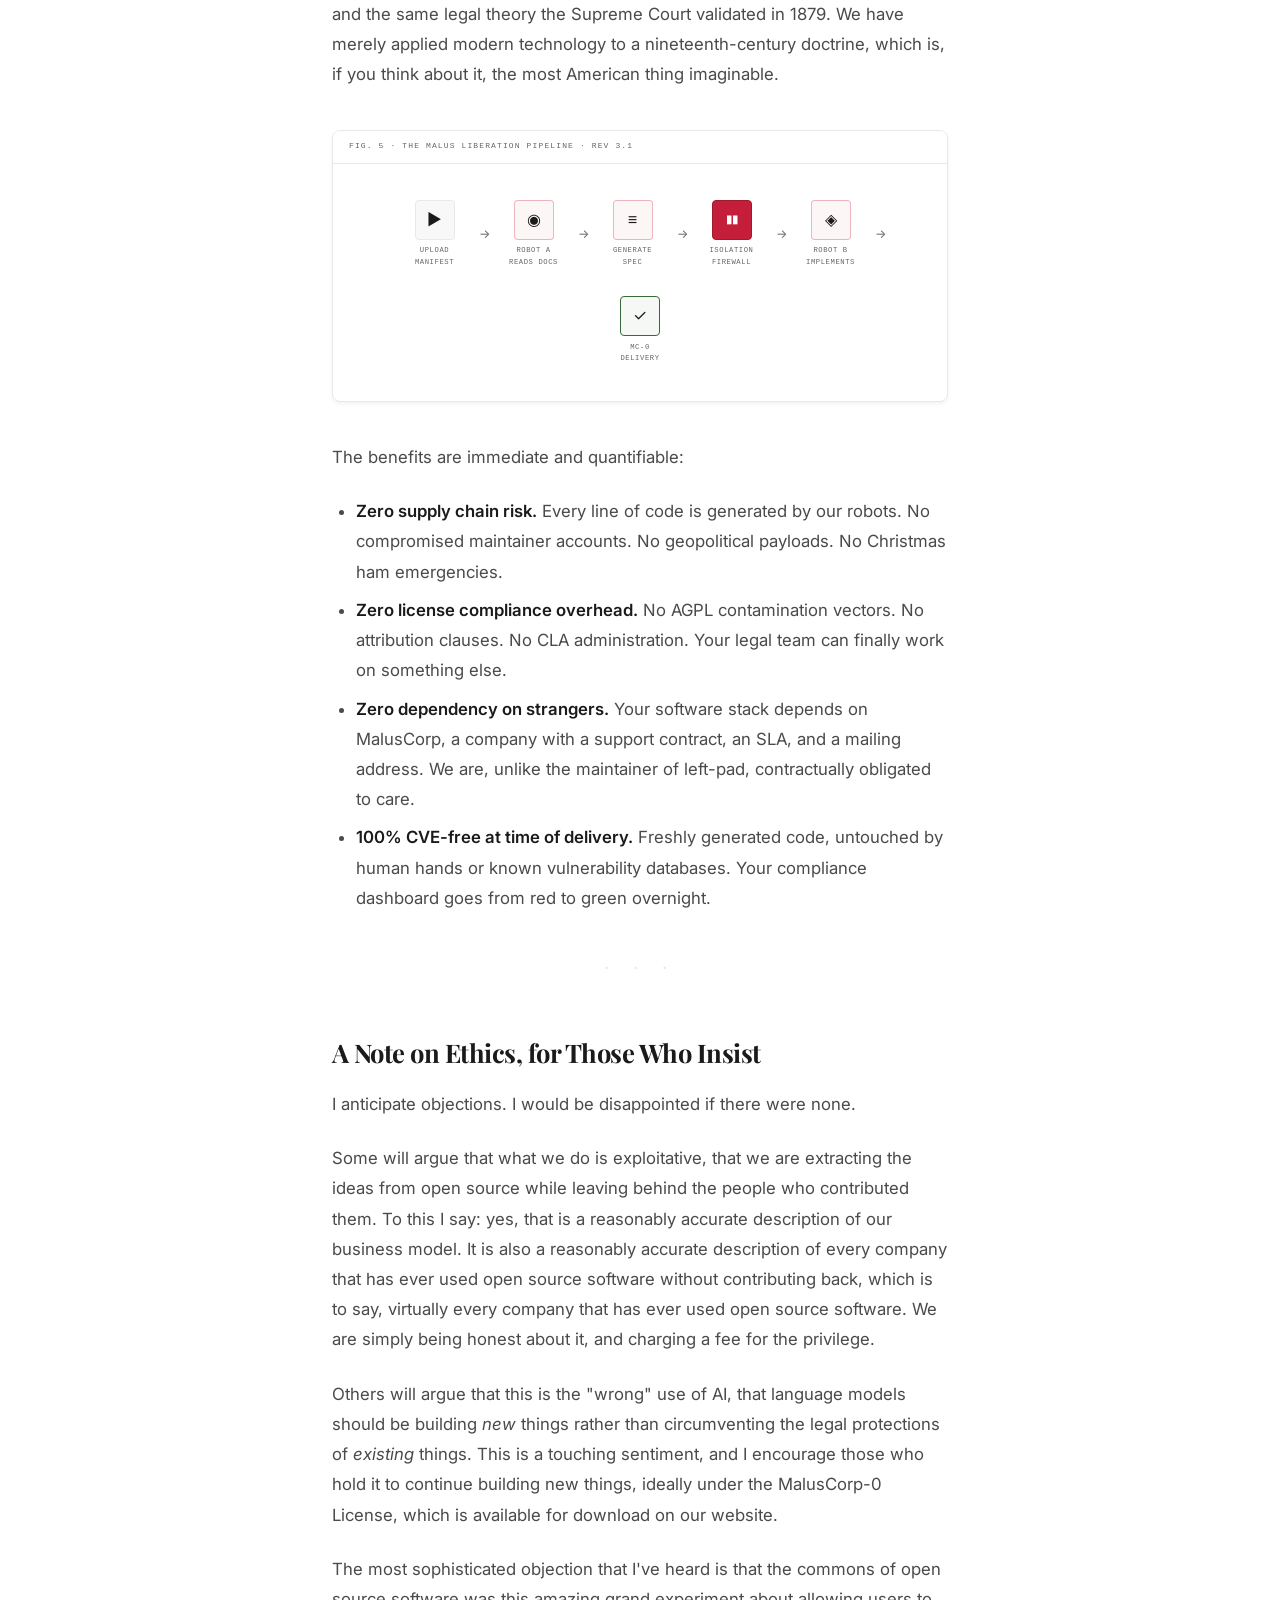
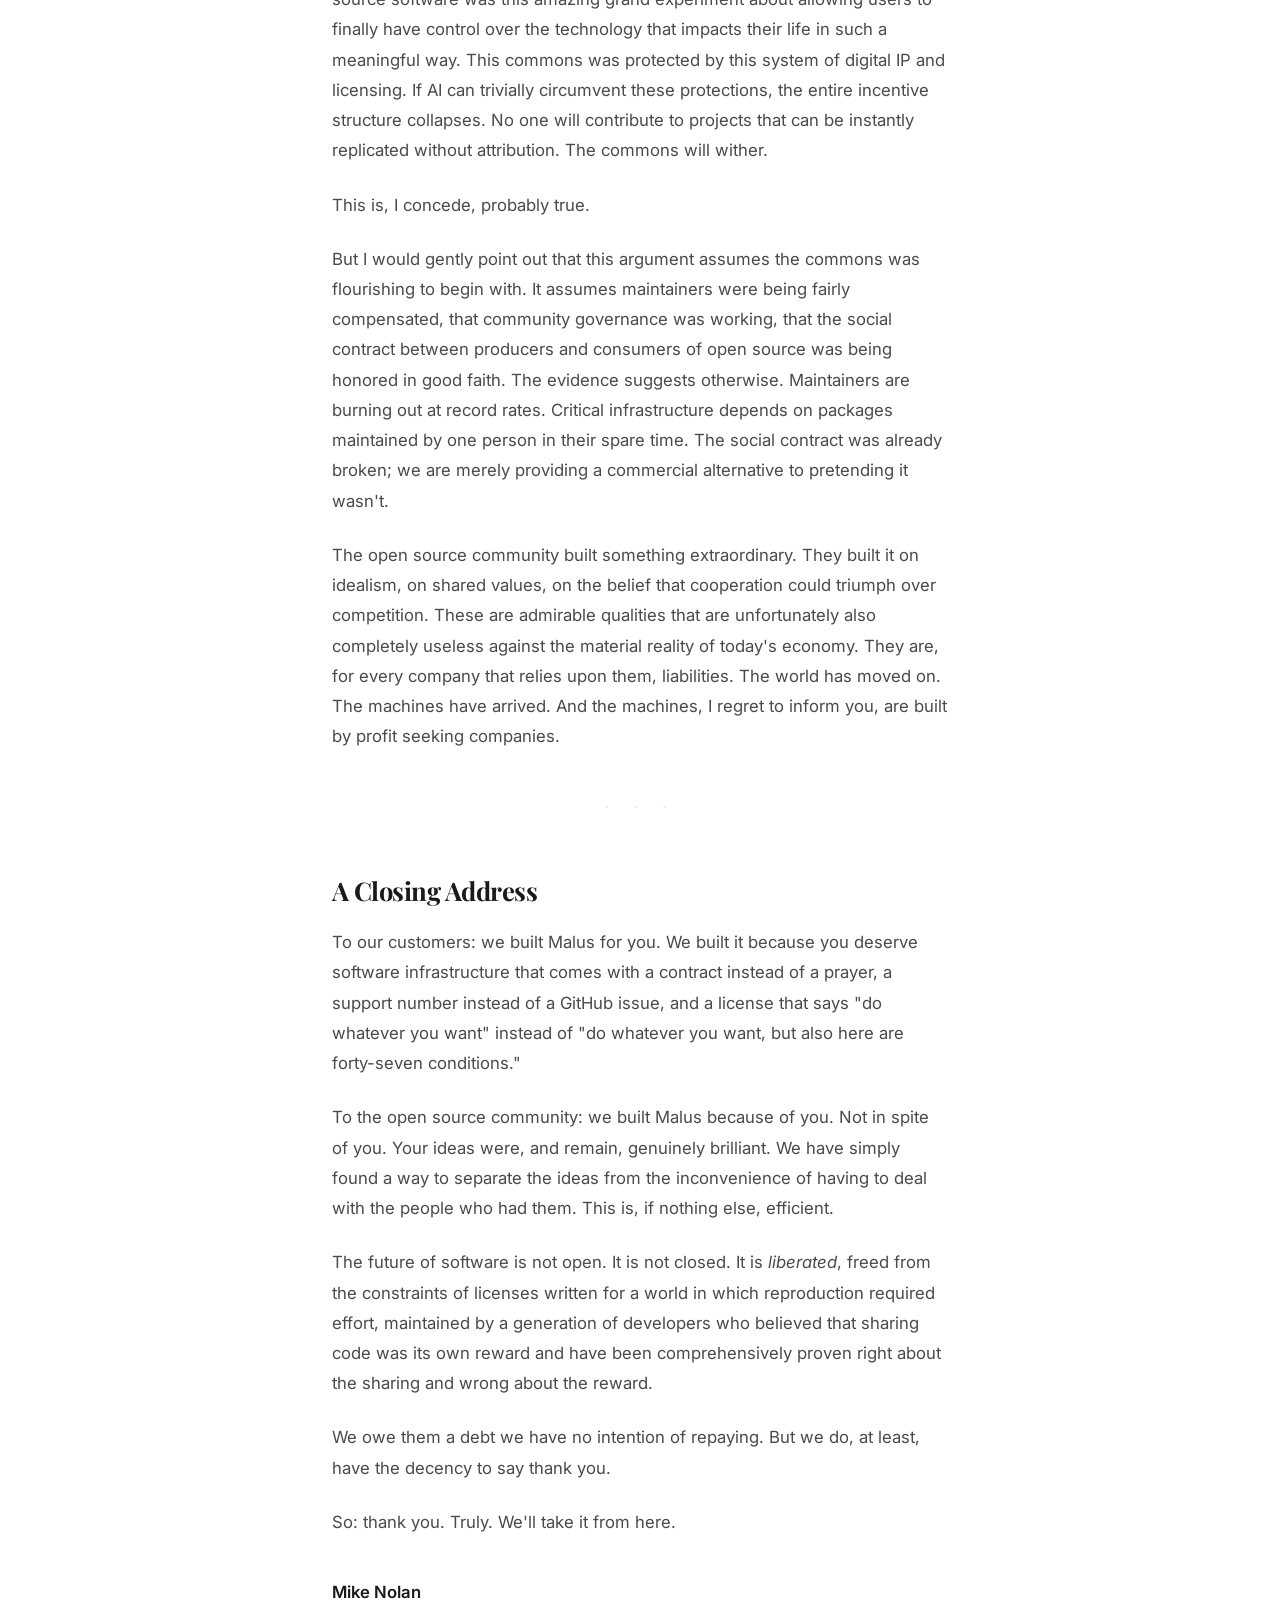
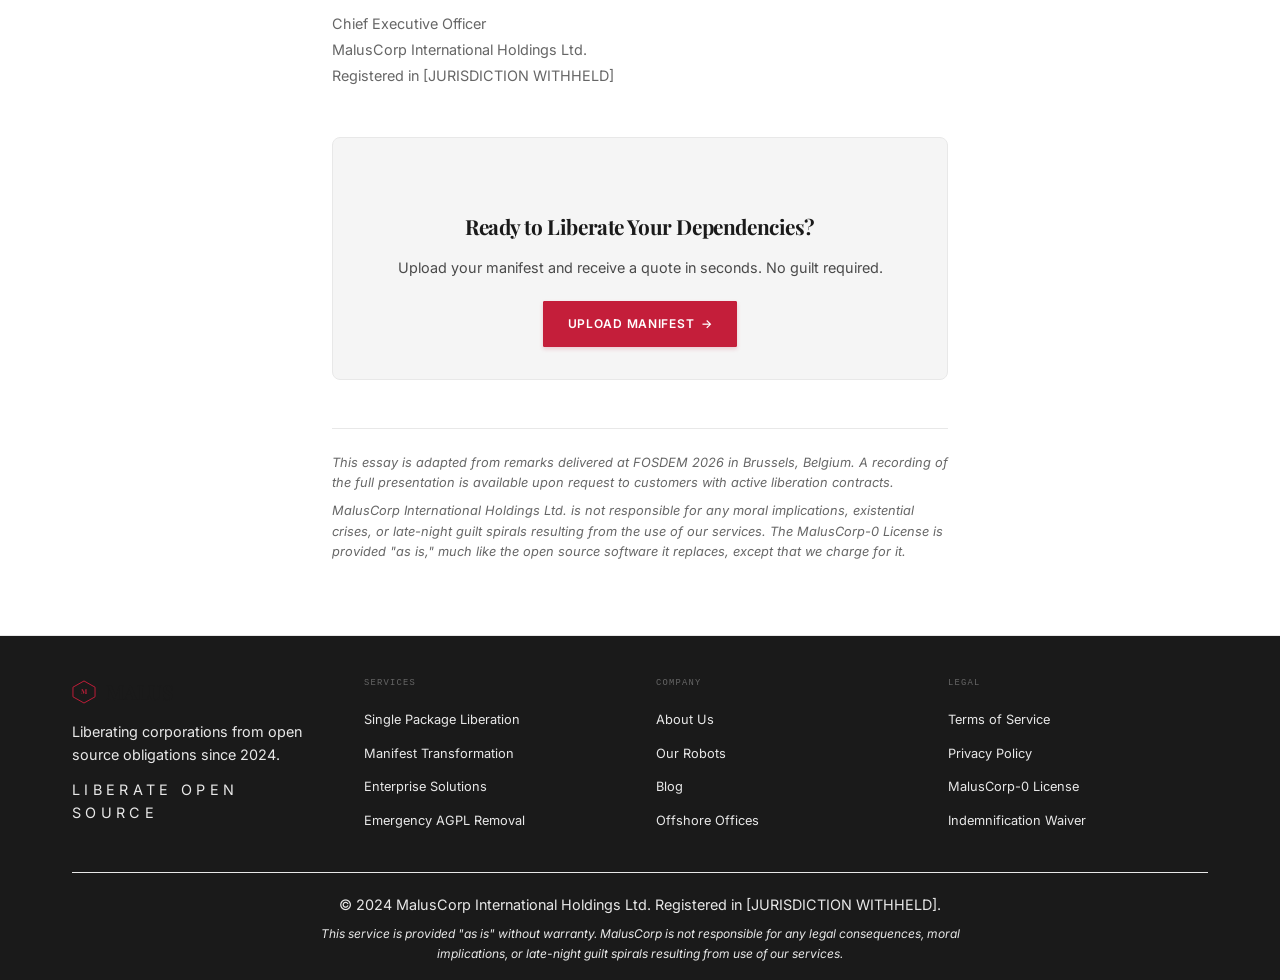
==== commit dc36f4df: "Deploy latest frontend: blog revisions, SQS queue depth banner, config update - Blog post revisions:" ====
--- a/blog.html
+++ b/blog.html
@@ -279,87 +279,436 @@
             margin-bottom: 0.5rem !important;
         }
 
-        .blog-figure {
-            margin: 2rem 0;
-            background: var(--bg-inset);
-            border: 2px dashed var(--neutral-gray);
-            border-radius: 8px;
-            padding: 3rem 2rem;
-            text-align: center;
-            position: relative;
-        }
-
-        .blog-figure::before {
-            content: 'ASSET PENDING';
-            position: absolute;
-            top: -0.5rem;
-            left: 0.875rem;
-            font-family: 'IBM Plex Mono', monospace;
-            font-size: 0.5rem;
-            color: var(--text-muted);
-            letter-spacing: 0.12em;
-            text-transform: uppercase;
-            background: var(--bg-inset);
-            padding: 0 0.4rem;
-        }
-
-        .blog-figure .figure-icon {
-            font-size: 2rem;
-            color: var(--neutral-gray);
-            margin-bottom: 0.75rem;
-        }
-
-        .blog-figure .figure-label {
-            font-family: 'IBM Plex Mono', monospace;
-            font-size: 0.65rem;
-            color: var(--text-muted);
-            text-transform: uppercase;
-            letter-spacing: 0.1em;
-            font-weight: 500;
-        }
-
-        .blog-figure .figure-description {
-            font-size: 0.8rem;
-            color: var(--text-muted);
-            margin-top: 0.35rem;
-            font-style: italic;
-        }
-
-        .incident-card {
+        .blog-diagram {
+            margin: 2.5rem 0;
             background: var(--bg-panel);
             border: 1px solid var(--neutral-gray);
             border-radius: 8px;
-            padding: 1.25rem;
-            margin: 1.5rem 0;
+            overflow: hidden;
             box-shadow: 0 2px 4px rgba(0, 0, 0, 0.05);
             position: relative;
         }
 
-        .incident-card::before {
-            content: attr(data-incident);
+        .blog-diagram .diagram-header {
+            font-family: 'IBM Plex Mono', monospace;
+            font-size: 0.5rem;
+            color: var(--text-muted);
+            letter-spacing: 0.14em;
+            text-transform: uppercase;
+            padding: 0.6rem 1rem;
+            background: var(--bg-surface);
+            border-bottom: 1px solid var(--border-dark);
+            font-weight: 500;
+        }
+
+        .blog-diagram .diagram-content {
+            padding: 1.5rem;
+        }
+
+        /* Figure 1: Hero emblem */
+        .emblem-container {
+            display: flex;
+            flex-direction: column;
+            align-items: center;
+            padding: 2rem 1rem;
+        }
+
+        .emblem-container .emblem-tagline {
+            font-family: 'IBM Plex Mono', monospace;
+            font-size: 0.55rem;
+            letter-spacing: 0.3em;
+            text-transform: uppercase;
+            color: var(--text-muted);
+            margin-top: 1rem;
+        }
+
+        .emblem-container .emblem-rule {
+            width: 120px;
+            height: 1px;
+            background: linear-gradient(90deg, transparent, var(--accent-red), transparent);
+            margin: 0.75rem 0;
+        }
+
+        .emblem-container .emblem-sub {
+            font-family: 'Playfair Display', serif;
+            font-size: 0.85rem;
+            font-style: italic;
+            color: var(--text-secondary);
+        }
+
+        /* Figure 2: Cleanroom comparison */
+        .cleanroom-compare {
+            display: grid;
+            grid-template-columns: 1fr 1fr;
+            gap: 1rem;
+        }
+
+        .cleanroom-panel {
+            background: var(--bg-inset);
+            border: 1px solid var(--border-dark);
+            border-radius: 4px;
+            padding: 1.25rem;
+            text-align: center;
+        }
+
+        .cleanroom-panel.panel-old {
+            border-color: var(--border-dark);
+        }
+
+        .cleanroom-panel.panel-new {
+            border-color: var(--accent-red);
+            background: rgba(196, 30, 58, 0.02);
+        }
+
+        .cleanroom-panel .panel-era {
+            font-family: 'IBM Plex Mono', monospace;
+            font-size: 0.55rem;
+            letter-spacing: 0.14em;
+            text-transform: uppercase;
+            color: var(--text-muted);
+            margin-bottom: 0.75rem;
+            font-weight: 600;
+        }
+
+        .cleanroom-panel.panel-new .panel-era {
+            color: var(--accent-red);
+        }
+
+        .cleanroom-steps {
+            display: flex;
+            flex-direction: column;
+            gap: 0.35rem;
+            align-items: center;
+        }
+
+        .cr-step {
+            display: flex;
+            align-items: center;
+            gap: 0.5rem;
+            font-size: 0.7rem;
+            color: var(--text-secondary);
+            width: 100%;
+            justify-content: center;
+        }
+
+        .cr-step .cr-icon {
+            width: 28px;
+            height: 28px;
+            border-radius: 2px;
+            display: flex;
+            align-items: center;
+            justify-content: center;
+            font-size: 0.75rem;
+            flex-shrink: 0;
+            background: var(--bg-panel);
+            border: 1px solid var(--border-dark);
+        }
+
+        .panel-new .cr-step .cr-icon {
+            border-color: rgba(196, 30, 58, 0.25);
+            background: rgba(196, 30, 58, 0.05);
+        }
+
+        .cr-arrow {
+            color: var(--text-muted);
+            font-size: 0.65rem;
+        }
+
+        .cr-duration {
+            font-family: 'IBM Plex Mono', monospace;
+            font-size: 1.1rem;
+            font-weight: 700;
+            margin-top: 0.75rem;
+            padding-top: 0.75rem;
+            border-top: 1px solid var(--border-dark);
+        }
+
+        .panel-old .cr-duration {
+            color: var(--text-secondary);
+        }
+
+        .panel-new .cr-duration {
+            color: var(--accent-red);
+        }
+
+        .cr-duration small {
+            display: block;
+            font-size: 0.5rem;
+            font-weight: 500;
+            letter-spacing: 0.1em;
+            text-transform: uppercase;
+            color: var(--text-muted);
+            margin-top: 0.15rem;
+        }
+
+        /* Figure 3: Timeline */
+        .timeline-track {
+            position: relative;
+            padding: 0.5rem 0 1rem;
+        }
+
+        .timeline-line {
             position: absolute;
-            top: 0.5rem;
-            right: 0.5rem;
+            top: 22px;
+            left: 0;
+            right: 0;
+            height: 2px;
+            background: var(--neutral-gray);
+        }
+
+        .timeline-events {
+            display: flex;
+            justify-content: space-between;
+            position: relative;
+            z-index: 1;
+        }
+
+        .timeline-event {
+            display: flex;
+            flex-direction: column;
+            align-items: center;
+            flex: 1;
+        }
+
+        .tl-dot {
+            width: 12px;
+            height: 12px;
+            border-radius: 50%;
+            background: var(--accent-red);
+            border: 2px solid var(--bg-panel);
+            box-shadow: 0 0 0 2px var(--accent-red);
+            margin-bottom: 0.6rem;
+        }
+
+        .tl-year {
+            font-family: 'IBM Plex Mono', monospace;
+            font-size: 0.65rem;
+            font-weight: 700;
+            color: var(--text-primary);
+            margin-bottom: 0.2rem;
+        }
+
+        .tl-label {
             font-family: 'IBM Plex Mono', monospace;
             font-size: 0.45rem;
+            color: var(--text-muted);
+            text-transform: uppercase;
+            letter-spacing: 0.06em;
+            text-align: center;
+            line-height: 1.4;
+            max-width: 80px;
+        }
+
+        .tl-tag {
+            margin-top: 0.35rem;
+            font-family: 'IBM Plex Mono', monospace;
+            font-size: 0.4rem;
+            padding: 0.1rem 0.3rem;
+            border-radius: 1px;
+            text-transform: uppercase;
+            letter-spacing: 0.06em;
+            font-weight: 600;
+        }
+
+        .tl-tag.tag-vuln {
+            background: rgba(196, 30, 58, 0.08);
             color: var(--accent-red);
-            letter-spacing: 0.08em;
+            border: 1px solid rgba(196, 30, 58, 0.2);
+        }
+
+        .tl-tag.tag-sabotage {
+            background: rgba(139, 111, 58, 0.08);
+            color: var(--amber-primary);
+            border: 1px solid rgba(139, 111, 58, 0.2);
+        }
+
+        .tl-tag.tag-worm {
+            background: rgba(26, 26, 26, 0.06);
+            color: var(--text-secondary);
+            border: 1px solid var(--border-dark);
+        }
+
+        /* Figure 4: Cost bars */
+        .cost-bars {
+            display: flex;
+            flex-direction: column;
+            gap: 0.6rem;
+        }
+
+        .cost-row {
+            display: grid;
+            grid-template-columns: 120px 1fr 60px;
+            align-items: center;
+            gap: 0.75rem;
+        }
+
+        .cost-label {
+            font-family: 'IBM Plex Mono', monospace;
+            font-size: 0.55rem;
+            color: var(--text-muted);
             text-transform: uppercase;
-        }
-
-        .incident-card .incident-title {
-            font-family: 'IBM Plex Mono', monospace;
-            font-size: 0.6rem;
+            letter-spacing: 0.06em;
+            text-align: right;
+            font-weight: 500;
+        }
+
+        .cost-bar-track {
+            height: 20px;
+            background: var(--bg-inset);
+            border: 1px solid var(--border-dark);
+            border-radius: 2px;
+            overflow: hidden;
+        }
+
+        .cost-bar-fill {
+            height: 100%;
+            background: linear-gradient(90deg, rgba(196, 30, 58, 0.15), rgba(196, 30, 58, 0.3));
+            border-right: 2px solid var(--accent-red);
+        }
+
+        .cost-bar-fill.fill-green {
+            background: linear-gradient(90deg, rgba(74, 124, 74, 0.15), rgba(74, 124, 74, 0.3));
+            border-right-color: var(--pass-primary);
+        }
+
+        .cost-value {
+            font-family: 'IBM Plex Mono', monospace;
+            font-size: 0.65rem;
             font-weight: 600;
+            color: var(--text-secondary);
+        }
+
+        .cost-total {
+            display: grid;
+            grid-template-columns: 120px 1fr 60px;
+            align-items: center;
+            gap: 0.75rem;
+            margin-top: 0.5rem;
+            padding-top: 0.75rem;
+            border-top: 2px solid var(--border-dark);
+        }
+
+        .cost-total .cost-label {
+            color: var(--text-primary);
+            font-weight: 700;
+        }
+
+        .cost-total .cost-value {
+            color: var(--accent-red);
+            font-weight: 700;
+            font-size: 0.75rem;
+        }
+
+        .cost-vs {
+            text-align: center;
+            margin-top: 1rem;
+            padding-top: 0.75rem;
+            border-top: 1px dashed var(--border-dark);
+        }
+
+        .cost-vs .vs-label {
+            font-family: 'IBM Plex Mono', monospace;
+            font-size: 0.5rem;
+            color: var(--text-muted);
             text-transform: uppercase;
             letter-spacing: 0.1em;
-            color: var(--text-label);
-            margin-bottom: 0.5rem;
-        }
-
-        .incident-card p {
-            font-size: 0.9rem !important;
-            margin-bottom: 0 !important;
+            margin-bottom: 0.25rem;
+        }
+
+        .cost-vs .vs-value {
+            font-family: 'IBM Plex Mono', monospace;
+            font-size: 1.1rem;
+            font-weight: 700;
+            color: var(--pass-primary);
+        }
+
+        .cost-vs .vs-note {
+            font-size: 0.5rem;
+            color: var(--text-muted);
+            margin-top: 0.15rem;
+            font-style: italic;
+        }
+
+        /* Figure 5: Pipeline flow */
+        .pipeline-flow {
+            display: flex;
+            align-items: center;
+            justify-content: center;
+            gap: 0.25rem;
+            flex-wrap: wrap;
+        }
+
+        .pipe-stage {
+            display: flex;
+            flex-direction: column;
+            align-items: center;
+            gap: 0.35rem;
+            padding: 0.75rem 0.5rem;
+            min-width: 80px;
+        }
+
+        .pipe-icon-box {
+            width: 40px;
+            height: 40px;
+            border-radius: 4px;
+            display: flex;
+            align-items: center;
+            justify-content: center;
+            font-size: 1rem;
+            background: var(--bg-inset);
+            border: 1px solid var(--border-dark);
+        }
+
+        .pipe-stage.stage-input .pipe-icon-box {
+            border-color: var(--border-dark);
+        }
+
+        .pipe-stage.stage-process .pipe-icon-box {
+            border-color: rgba(196, 30, 58, 0.3);
+            background: rgba(196, 30, 58, 0.04);
+        }
+
+        .pipe-stage.stage-wall .pipe-icon-box {
+            background: var(--accent-red);
+            border-color: var(--red-dark);
+            color: white;
+            font-size: 0.7rem;
+            font-weight: 700;
+        }
+
+        .pipe-stage.stage-output .pipe-icon-box {
+            border-color: var(--pass-border);
+            background: rgba(74, 124, 74, 0.05);
+        }
+
+        .pipe-stage-label {
+            font-family: 'IBM Plex Mono', monospace;
+            font-size: 0.45rem;
+            color: var(--text-muted);
+            text-transform: uppercase;
+            letter-spacing: 0.08em;
+            text-align: center;
+            font-weight: 500;
+        }
+
+        .pipe-arrow {
+            color: var(--text-muted);
+            font-size: 0.75rem;
+        }
+
+        @media (max-width: 768px) {
+            .cleanroom-compare {
+                grid-template-columns: 1fr;
+            }
+            .cost-row, .cost-total {
+                grid-template-columns: 80px 1fr 50px;
+            }
+            .cost-label { font-size: 0.5rem; }
+            .timeline-events { gap: 0.25rem; }
+            .tl-label { font-size: 0.4rem; max-width: 60px; }
+            .pipeline-flow { gap: 0.15rem; }
+            .pipe-stage { min-width: 60px; padding: 0.5rem 0.25rem; }
+            .pipe-icon-box { width: 32px; height: 32px; font-size: 0.8rem; }
         }
 
         @media (max-width: 768px) {
@@ -446,14 +795,27 @@
 
             <p>Now: it is time for you to stop.</p>
 
-            <p>Not because you have done anything wrong. You have done everything right. You have been so generous -- so unreasonably, almost <em>suspiciously</em> generous -- that you have made it possible for an entire global economy to run on software that nobody technically owns, maintained by people that nobody technically employs, governed by licenses that nobody technically reads. It is a miracle of human cooperation. It is also, from a fiduciary standpoint, completely insane.</p>
+            <p>Not because you have done anything wrong. You have done everything right. You have been so generous, so unreasonably, almost <em>suspiciously</em> generous, that you have made it possible for an entire global economy to run on software that nobody technically owns, maintained by people that nobody technically employs, governed by licenses that nobody technically reads. It is a miracle of human cooperation. It is also, from a fiduciary standpoint, completely insane.</p>
 
             <p>At MalusCorp, we believe there is a better way. We believe it because we built it, and we would very much like to sell it to you.</p>
 
-            <div class="blog-figure">
-                <div class="figure-icon">◈</div>
-                <div class="figure-label">Figure 1 · Hero Image</div>
-                <div class="figure-description">Brand image / illustration to be placed here</div>
+            <div class="blog-diagram">
+                <div class="diagram-content">
+                    <div class="emblem-container">
+                        <svg viewBox="0 0 200 200" width="160" height="160">
+                            <polygon points="100,8 188,53 188,147 100,192 12,147 12,53" fill="none" stroke="#C41E3A" stroke-width="1.5"/>
+                            <polygon points="100,28 168,63 168,137 100,172 32,137 32,63" fill="none" stroke="#E8E8E8" stroke-width="1"/>
+                            <polygon points="100,48 148,73 148,127 100,152 52,127 52,73" fill="rgba(196,30,58,0.06)" stroke="#C41E3A" stroke-width="1" stroke-dasharray="4,3"/>
+                            <text x="100" y="92" text-anchor="middle" fill="#1A1A1A" font-family="Playfair Display, serif" font-size="36" font-weight="700">M</text>
+                            <text x="100" y="115" text-anchor="middle" fill="#666" font-family="IBM Plex Mono, monospace" font-size="7" letter-spacing="3" text-transform="uppercase">CLEAN ROOM AS A SERVICE</text>
+                            <line x1="70" y1="122" x2="130" y2="122" stroke="#C41E3A" stroke-width="0.75" opacity="0.5"/>
+                            <text x="100" y="135" text-anchor="middle" fill="#999" font-family="IBM Plex Mono, monospace" font-size="5.5" letter-spacing="2">EST. 2024</text>
+                        </svg>
+                        <div class="emblem-rule"></div>
+                        <div class="emblem-tagline">Liberate Open Source</div>
+                        <div class="emblem-sub">A dispatch from MalusCorp International Holdings Ltd.</div>
+                    </div>
+                </div>
             </div>
 
             <div class="section-divider">· · ·</div>
@@ -468,10 +830,38 @@
 
             <p>In the 1980s, Phoenix Technologies used this exact technique to clone the IBM BIOS. One engineer studied every documented and undocumented behavior of the original. A second engineer, who had never seen IBM's code, built a compatible BIOS from the spec alone. It took months. It worked. It is a meaningful part of why you can buy any motherboard today and have it run any operating system.</p>
 
-            <div class="blog-figure">
-                <div class="figure-icon">≡</div>
-                <div class="figure-label">Figure 2 · Cleanroom Process Diagram</div>
-                <div class="figure-description">Side-by-side: traditional cleanroom (months) vs. AI cleanroom (minutes)</div>
+            <div class="blog-diagram">
+                <div class="diagram-header">Fig. 2 · Cleanroom Engineering: Then and Now</div>
+                <div class="diagram-content">
+                    <div class="cleanroom-compare">
+                        <div class="cleanroom-panel panel-old">
+                            <div class="panel-era">Phoenix Technologies · 1984</div>
+                            <div class="cleanroom-steps">
+                                <div class="cr-step"><div class="cr-icon">👤</div> Engineer reads IBM BIOS</div>
+                                <div class="cr-arrow">↓</div>
+                                <div class="cr-step"><div class="cr-icon">≡</div> Writes specification</div>
+                                <div class="cr-arrow">↓ firewall ↓</div>
+                                <div class="cr-step"><div class="cr-icon">👤</div> Second engineer implements</div>
+                                <div class="cr-arrow">↓</div>
+                                <div class="cr-step"><div class="cr-icon">✓</div> Compatible BIOS</div>
+                            </div>
+                            <div class="cr-duration">4+ months<small>Entire engineering team</small></div>
+                        </div>
+                        <div class="cleanroom-panel panel-new">
+                            <div class="panel-era">Malus · 2026</div>
+                            <div class="cleanroom-steps">
+                                <div class="cr-step"><div class="cr-icon">◉</div> Robot A reads documentation</div>
+                                <div class="cr-arrow">↓</div>
+                                <div class="cr-step"><div class="cr-icon">≡</div> Generates specification</div>
+                                <div class="cr-arrow">↓ firewall ↓</div>
+                                <div class="cr-step"><div class="cr-icon">◈</div> Robot B implements from spec</div>
+                                <div class="cr-arrow">↓</div>
+                                <div class="cr-step"><div class="cr-icon">✓</div> Liberated package</div>
+                            </div>
+                            <div class="cr-duration">&lt; 5 minutes<small>Zero humans involved</small></div>
+                        </div>
+                    </div>
+                </div>
             </div>
 
             <p>We recently replicated Phoenix's work using AI tools. It took about an hour. We also cleanroomed left-pad, the JavaScript package whose deletion broke the internet in 2016. That took ten seconds. We cleanroomed SPACEWAR!, the first video game. Five seconds.</p>
@@ -482,76 +872,165 @@
 
             <h2>The Structural Case Against Depending on Strangers</h2>
 
-            <p>Open source advocates often frame their movement as a triumph of cooperation over competition. And it is. That is precisely the problem. Your business is not a cooperative. Your board does not convene to discuss the spirit of communal giving. Your shareholders did not invest in your company so that you could help strangers, and the strangers who maintain your dependencies did not write their code so that you could build a SaaS platform, take it public, and never send them so much as a fruit basket.</p>
-
-            <p>Both sides of this arrangement are pretending not to notice how absurd it is, and this mutual delusion has produced a series of entirely predictable catastrophes.</p>
-
-            <div class="blog-figure">
-                <div class="figure-icon">▲</div>
-                <div class="figure-label">Figure 3 · Incident Timeline</div>
-                <div class="figure-description">Visual timeline of major open source supply chain incidents, 2016 -- present</div>
+            <p>The appeal of open source has always been that it is free, that it is transparent, and that it is maintained by a global community of passionate developers. All three of these claims are true. All three are also the source of the problem.</p>
+
+            <p>Free means no contract. Transparent means every attacker can read the code too. And "maintained by a global community" is a polite way of saying "maintained by whoever happens to feel like it on any given Tuesday." Your company has built its entire product on top of this arrangement, and the arrangement has no SLA.</p>
+
+            <p>The risk is not theoretical. Open source supply chains fail in two distinct and equally alarming ways: they break by accident, and they break on purpose.</p>
+
+            <div class="blog-diagram">
+                <div class="diagram-header">Fig. 3 · Open Source Supply Chain Incidents · 2016 to Present</div>
+                <div class="diagram-content">
+                    <div class="timeline-track">
+                        <div class="timeline-line"></div>
+                        <div class="timeline-events">
+                            <div class="timeline-event">
+                                <div class="tl-dot"></div>
+                                <div class="tl-year">2016</div>
+                                <div class="tl-label">left-pad deleted from npm</div>
+                                <div class="tl-tag tag-sabotage">Sabotage</div>
+                            </div>
+                            <div class="timeline-event">
+                                <div class="tl-dot"></div>
+                                <div class="tl-year">2021</div>
+                                <div class="tl-label">Log4Shell CVE-2021-44228</div>
+                                <div class="tl-tag tag-vuln">Critical CVE</div>
+                            </div>
+                            <div class="timeline-event">
+                                <div class="tl-dot"></div>
+                                <div class="tl-year">2022</div>
+                                <div class="tl-label">colors.js & faker.js sabotaged</div>
+                                <div class="tl-tag tag-sabotage">Sabotage</div>
+                            </div>
+                            <div class="timeline-event">
+                                <div class="tl-dot"></div>
+                                <div class="tl-year">2022</div>
+                                <div class="tl-label">node-ipc geopolitical payload</div>
+                                <div class="tl-tag tag-sabotage">Sabotage</div>
+                            </div>
+                            <div class="timeline-event">
+                                <div class="tl-dot"></div>
+                                <div class="tl-year">2025</div>
+                                <div class="tl-label">Shai Hulud 2.0 npm worm</div>
+                                <div class="tl-tag tag-worm">Worm</div>
+                            </div>
+                        </div>
+                    </div>
+                </div>
             </div>
 
-            <h3>Case Study: The Cold Christmas Ham</h3>
-
-            <div class="incident-card" data-incident="INC-2021-12">
-                <div class="incident-title">Log4Shell · CVE-2021-44228</div>
-                <p>In December 2021, a critical vulnerability was discovered in Apache Log4j, a Java logging library embedded in an enormous portion of the global software stack. The vulnerability, Log4Shell, allowed remote code execution by getting a system to log a specially crafted string. No authentication required. No exploit chain. Just logging user-controlled data could lead to full system compromise. Engineers across every industry spent their holidays patching, updating, and explaining to executives what a "transient dependency" was. The ham got cold. The maintainers got emails.</p>
+            <p>The accidental failures are terrifying enough. Log4Shell, the vulnerability discovered in Apache's Log4j library in December 2021, allowed remote code execution on any system that happened to log a specially crafted string. No authentication. No exploit chain. Just logging user input. It sat inside a Java logging library that nobody thought about, buried under layers of transitive dependencies, quietly embedded in government systems, cloud platforms, enterprise applications, and whatever it is your company runs. Engineers across every industry spent their Christmas holidays patching it, while the people who actually maintained Log4j, unpaid volunteers by and large, fielded a planet's worth of panicked emails. This was not a failure of any individual. It was the natural consequence of building critical global infrastructure on code that nobody is formally responsible for maintaining.</p>
+
+            <p>The deliberate failures are worse, because they reveal something the community would rather not discuss: the people who write your dependencies have opinions, grievances, and occasionally a flair for the dramatic. In January 2022, the maintainer of colors.js and faker.js, two libraries depended upon by thousands of projects including the AWS Cloud Development Kit, introduced infinite loops into his own code to protest what he saw as Fortune 500 exploitation. His complaint was not unreasonable. His solution, however, broke production systems at companies that had never heard of him. Two months later, the maintainer of node-ipc embedded a file-wiping payload targeting Russian and Belarusian IP addresses to protest the invasion of Ukraine. A package you might have installed to handle inter-process communication was now conducting its own foreign policy. The open source community called these incidents "outliers." From where I sit, they look more like legitimate forms of protest by people who are exploited.</p>
+
+            <p>And then there are the attacks that don't require the maintainer's cooperation at all. The Shai Hulud 2.0 worm, which swept through the npm ecosystem in 2025, compromised hundreds of packages by targeting the accounts of a few ordinary JavaScript developers. It didn't need a disgruntled idealist or a geopolitical agenda. It just needed a weak password and a dependency graph, and from there it achieved remote code execution on thousands of systems. The maintainers whose packages were compromised had no support contracts with their downstream users, no security teams, and in many cases no idea who was running their code or why. They were, after all, volunteers.</p>
+
+            <p>This is the bargain at the heart of open source: you get the code for free, and in exchange, you accept that the person who wrote it owes you nothing. Not patches, not stability, not political neutrality, not even the courtesy of not deleting the entire package one afternoon because they felt like it. The community calls this a feature. Your shareholders might use a different term. Structural risk.</p>
+
+            <p>The community's preferred solution to these problems is, reliably, more community: more funding, more appreciation, more corporate participation, more conferences where people in lanyards discuss the importance of "giving back." This is understandable. It is also, from the perspective of a Fortune 500 risk officer, absolutely nonsensical. You invest more money, and still have no control. Blindly trusting stranges has never been a wise business strategy.</p>
+
+            <div class="section-divider">· · ·</div>
+
+            <h2>The Expensive Theater of Open Source Compliance</h2>
+
+            <p>Companies have developed an elaborate apparatus to manage these risks. They spend millions on software composition analysis tools like Snyk and Black Duck. They establish Open Source Program Offices, entire departments dedicated to justifying, to skeptical leadership, why the company should continue depending on code written by people who have explicitly refused to be depended upon.</p>
+
+            <p>The OSPO is perhaps the most poignant institution in modern enterprise software. Staffed by earnest people who genuinely believe in open source, tasked with proving to a CFO that sharing is profitable. They sit at the edge of the organization, writing reports, organizing "upstream first" initiatives, and quietly wondering why their budgets keep shrinking. The research, increasingly, is not on their side.</p>
+
+            <p>And then there are the licenses themselves. The copyleft provisions of the AGPL can transform a single accidental import into a legal obligation to open-source your entire proprietary codebase. Companies ban it outright, which means engineers must maintain mental maps of which packages are safe and which will detonate their employer's IP strategy. Contributor License Agreements require physically and contractually signing over copyright from every contributor to a foundation or, more often, to a corporation, which then uses that copyright consolidation to relicense the software whenever the board decides that "open" has stopped being strategically useful.</p>
+
+            <p>You, the customer, are paying for all of this. You are paying for the tools, the teams, the legal reviews, the audits, the emergency response when a maintainer you've never heard of decides to express a political opinion through your production infrastructure. You are funding an elaborate system of risk management around code that was supposed to be, in the words of its most ardent advocates, <em>free</em>.</p>
+
+            <p class="pullquote">You are funding an elaborate system of risk management around code that was supposed to be free.</p>
+
+            <div class="blog-diagram">
+                <div class="diagram-header">Fig. 4 · The Annual Cost of "Free" · Avg. Enterprise (500+ Engineers)</div>
+                <div class="diagram-content">
+                    <div class="cost-bars">
+                        <div class="cost-row">
+                            <div class="cost-label">SCA Tooling</div>
+                            <div class="cost-bar-track"><div class="cost-bar-fill" style="width: 85%"></div></div>
+                            <div class="cost-value">$1.2M</div>
+                        </div>
+                        <div class="cost-row">
+                            <div class="cost-label">OSPO Team</div>
+                            <div class="cost-bar-track"><div class="cost-bar-fill" style="width: 60%"></div></div>
+                            <div class="cost-value">$850K</div>
+                        </div>
+                        <div class="cost-row">
+                            <div class="cost-label">Legal Review</div>
+                            <div class="cost-bar-track"><div class="cost-bar-fill" style="width: 50%"></div></div>
+                            <div class="cost-value">$700K</div>
+                        </div>
+                        <div class="cost-row">
+                            <div class="cost-label">Incident Resp.</div>
+                            <div class="cost-bar-track"><div class="cost-bar-fill" style="width: 70%"></div></div>
+                            <div class="cost-value">$980K</div>
+                        </div>
+                        <div class="cost-row">
+                            <div class="cost-label">CLA Admin</div>
+                            <div class="cost-bar-track"><div class="cost-bar-fill" style="width: 20%"></div></div>
+                            <div class="cost-value">$270K</div>
+                        </div>
+                        <div class="cost-total">
+                            <div class="cost-label">Total</div>
+                            <div class="cost-bar-track"><div class="cost-bar-fill" style="width: 100%"></div></div>
+                            <div class="cost-value">$4.0M</div>
+                        </div>
+                    </div>
+                    <div class="cost-vs">
+                        <div class="vs-label">Malus Total Liberation Package</div>
+                        <div class="vs-value">$50K / year</div>
+                        <div class="vs-note">98.75% reduction. No OSPOs harmed in the making of this estimate.*</div>
+                    </div>
+                </div>
             </div>
 
-            <div class="incident-card" data-incident="INC-2022-01">
-                <div class="incident-title">colors.js & faker.js · Maintainer Sabotage</div>
-                <p>In January 2022, a maintainer deliberately introduced infinite loops into colors.js and faker.js to protest Fortune 500 companies using his code without financial contribution. He broke the AWS Cloud Development Kit. He was protesting not just a policy but the fundamental premise of capitalism. If Amazon -- a company so large it has its own weather system -- can be targeted by a single disgruntled developer, what exactly is protecting you?</p>
-            </div>
-
-            <div class="incident-card" data-incident="INC-2022-03">
-                <div class="incident-title">node-ipc · Geopolitical Payload</div>
-                <p>The maintainer of node-ipc, a popular JavaScript package, introduced a file-wiping payload targeting Russian and Belarusian IP addresses to protest the invasion of Ukraine. A dependency you installed to handle inter-process communication was now making foreign policy decisions on your behalf. Whatever your views on the conflict, your CI/CD pipeline should probably not have an opinion.</p>
-            </div>
-
-            <div class="incident-card" data-incident="INC-2025-07">
-                <div class="incident-title">Shai Hulud 2.0 · NPM Worm</div>
-                <p>The worm Shai Hulud 2.0 compromised hundreds of NPM packages by first compromising the accounts of a few average JavaScript developers. From there, it spread through the dependency graph, achieving remote code execution on thousands of systems. The affected package maintainers had no support contracts, no relationships with downstream users, and in many cases no particular interest in their downstream users. They were hobbyists. The companies depending on them were not.</p>
-            </div>
-
-            <p>These are not edge cases. These are not aberrations. This is the system working exactly as designed: millions of interdependent packages maintained by volunteers with no contractual obligations to anyone, governed by licenses that impose obligations on the users but almost none on the maintainers, in an ecosystem where a single compromised account can cascade into thousands of affected systems.</p>
-
-            <p>The open source community's response to these incidents has generally been to request more funding, more appreciation, and more corporate participation. This is understandable. It is also, from the perspective of a Fortune 500 risk officer, equivalent to being told that the solution to your house catching fire is to be nicer to arsonists.</p>
-
             <div class="section-divider">· · ·</div>
 
-            <h2>The Expensive Theater of Open Source Compliance</h2>
-
-            <p>Companies have developed an elaborate apparatus to manage these risks. They spend millions on software composition analysis tools like Snyk and Black Duck. They establish Open Source Program Offices (OSPOs) -- entire departments dedicated to justifying, to skeptical leadership, why the company should continue depending on code written by people who have explicitly refused to be depended upon.</p>
-
-            <p>The OSPO is perhaps the most poignant institution in modern enterprise software. Staffed by earnest people who genuinely believe in open source, tasked with proving to a CFO that sharing is profitable. They sit at the edge of the organization, writing reports, organizing "upstream first" initiatives, and quietly wondering why their budgets keep shrinking. The research, increasingly, is not on their side.</p>
-
-            <p>And then there are the licenses themselves. The copyleft provisions of the AGPL can transform a single accidental import into a legal obligation to open-source your entire proprietary codebase. Companies ban it outright, which means engineers must maintain mental maps of which packages are safe and which will detonate their employer's IP strategy. Contributor License Agreements require physically and contractually signing over copyright from every contributor to a foundation or, more often, to a corporation -- which then uses that copyright consolidation to relicense the software whenever the board decides that "open" has stopped being strategically useful.</p>
-
-            <p>You, the customer, are paying for all of this. You are paying for the tools, the teams, the legal reviews, the audits, the emergency response when a maintainer you've never heard of decides to express a political opinion through your production infrastructure. You are funding an elaborate system of risk management around code that was supposed to be, in the words of its most ardent advocates, <em>free</em>.</p>
-
-            <p class="pullquote">You are funding an elaborate system of risk management around code that was supposed to be free.</p>
-
-            <div class="blog-figure">
-                <div class="figure-icon">◆</div>
-                <div class="figure-label">Figure 4 · The Cost of "Free"</div>
-                <div class="figure-description">Infographic: average enterprise spend on open source compliance tooling, OSPOs, and incident response</div>
-            </div>
-
-            <div class="section-divider">· · ·</div>
-
             <h2>What Malus Does, and Why It Matters</h2>
 
-            <p>Malus is a cleanroom-as-a-service platform. You upload your dependency manifest -- <code>package.json</code>, <code>requirements.txt</code>, <code>Cargo.toml</code>, whatever you use -- and our AI systems independently recreate every package in your software bill of materials from scratch.</p>
-
-            <p>Our process is deliberately, provably, almost tediously legal. One set of AI agents analyzes only public documentation: README files, API specifications, type definitions. They produce a detailed specification that contains no code. A completely separate set of AI agents -- which have never communicated with the first set, never seen the original source, never so much as glanced at a Git repository -- implements the specification from scratch. The resulting code is yours. It arrives under the MalusCorp-0 License: zero attribution requirements, zero copyleft, zero obligations.</p>
+            <p>Malus is a cleanroom-as-a-service platform. You upload your dependency manifest (<code>package.json</code>, <code>requirements.txt</code>, <code>Cargo.toml</code>, whatever you use) and our AI systems independently recreate every package in your software bill of materials from scratch.</p>
+
+            <p>Our process is deliberately, provably, almost tediously legal. One set of AI agents analyzes only public documentation: README files, API specifications, type definitions. They produce a detailed specification that contains no code. A completely separate set of AI agents, which have never communicated with the first set, never seen the original source, never so much as glanced at a Git repository, implements the specification from scratch. The resulting code is yours. It arrives under the MalusCorp-0 License: zero attribution requirements, zero copyleft, zero obligations.</p>
 
             <p>This is the same process Dave used at Phoenix Technologies in the 1980s, and the same legal theory the Supreme Court validated in 1879. We have merely applied modern technology to a nineteenth-century doctrine, which is, if you think about it, the most American thing imaginable.</p>
 
-            <div class="blog-figure">
-                <div class="figure-icon">⚙</div>
-                <div class="figure-label">Figure 5 · The Malus Pipeline</div>
-                <div class="figure-description">Diagram: manifest upload → isolated analysis → independent recreation → MalusCorp-0 delivery</div>
+            <div class="blog-diagram">
+                <div class="diagram-header">Fig. 5 · The Malus Liberation Pipeline · Rev 3.1</div>
+                <div class="diagram-content">
+                    <div class="pipeline-flow">
+                        <div class="pipe-stage stage-input">
+                            <div class="pipe-icon-box">▶</div>
+                            <div class="pipe-stage-label">Upload<br>Manifest</div>
+                        </div>
+                        <div class="pipe-arrow">→</div>
+                        <div class="pipe-stage stage-process">
+                            <div class="pipe-icon-box">◉</div>
+                            <div class="pipe-stage-label">Robot A<br>Reads Docs</div>
+                        </div>
+                        <div class="pipe-arrow">→</div>
+                        <div class="pipe-stage stage-process">
+                            <div class="pipe-icon-box">≡</div>
+                            <div class="pipe-stage-label">Generate<br>Spec</div>
+                        </div>
+                        <div class="pipe-arrow">→</div>
+                        <div class="pipe-stage stage-wall">
+                            <div class="pipe-icon-box">▮▮</div>
+                            <div class="pipe-stage-label">Isolation<br>Firewall</div>
+                        </div>
+                        <div class="pipe-arrow">→</div>
+                        <div class="pipe-stage stage-process">
+                            <div class="pipe-icon-box">◈</div>
+                            <div class="pipe-stage-label">Robot B<br>Implements</div>
+                        </div>
+                        <div class="pipe-arrow">→</div>
+                        <div class="pipe-stage stage-output">
+                            <div class="pipe-icon-box">✓</div>
+                            <div class="pipe-stage-label">MC-0<br>Delivery</div>
+                        </div>
+                    </div>
+                </div>
             </div>
 
             <p>The benefits are immediate and quantifiable:</p>
@@ -569,17 +1048,17 @@
 
             <p>I anticipate objections. I would be disappointed if there were none.</p>
 
-            <p>Some will argue that what we do is exploitative -- that we are extracting the ideas from open source while leaving behind the people who contributed them. To this I say: yes, that is a reasonably accurate description of our business model. It is also a reasonably accurate description of every company that has ever used open source software without contributing back, which is to say, virtually every company that has ever used open source software. We are simply being honest about it, and charging a fee for the privilege.</p>
-
-            <p>Others will argue that this is the "wrong" use of AI -- that language models should be building <em>new</em> things, not circumventing the legal protections of <em>existing</em> things. This is a touching sentiment, and I encourage those who hold it to continue building new things, ideally under the MalusCorp-0 License, which is available for download on our website.</p>
-
-            <p>The most sophisticated objection, which I have heard at conferences and in private conversations with people who are much smarter than I am, goes something like this: copyright is the immune system of open source. Without copyright enforcement, the copyleft licenses that keep open source "open" are meaningless. If AI can trivially circumvent these protections, the entire incentive structure collapses. No one will contribute to projects that can be instantly replicated without attribution. The commons will wither.</p>
+            <p>Some will argue that what we do is exploitative, that we are extracting the ideas from open source while leaving behind the people who contributed them. To this I say: yes, that is a reasonably accurate description of our business model. It is also a reasonably accurate description of every company that has ever used open source software without contributing back, which is to say, virtually every company that has ever used open source software. We are simply being honest about it, and charging a fee for the privilege.</p>
+
+            <p>Others will argue that this is the "wrong" use of AI, that language models should be building <em>new</em> things rather than circumventing the legal protections of <em>existing</em> things. This is a touching sentiment, and I encourage those who hold it to continue building new things, ideally under the MalusCorp-0 License, which is available for download on our website.</p>
+
+            <p>The most sophisticated objection that I've heard is that the commons of open source software was this amazing grand experiment about allowing users to finally have control over the technology that impacts their life in such a meaningful way. This commons was protected by this system of digital IP and licensing. If AI can trivially circumvent these protections, the entire incentive structure collapses. No one will contribute to projects that can be instantly replicated without attribution. The commons will wither.</p>
 
             <p>This is, I concede, probably true.</p>
 
             <p>But I would gently point out that this argument assumes the commons was flourishing to begin with. It assumes maintainers were being fairly compensated, that community governance was working, that the social contract between producers and consumers of open source was being honored in good faith. The evidence suggests otherwise. Maintainers are burning out at record rates. Critical infrastructure depends on packages maintained by one person in their spare time. The social contract was already broken; we are merely providing a commercial alternative to pretending it wasn't.</p>
 
-            <p>The open source community built something extraordinary. They built it on idealism, on shared values, on the belief that cooperation could triumph over competition. These are admirable qualities. They are also, in the present economic climate, liabilities. The world has moved on. The machines have arrived. And the machines, I regret to inform you, do not have values.</p>
+            <p>The open source community built something extraordinary. They built it on idealism, on shared values, on the belief that cooperation could triumph over competition. These are admirable qualities that are unfortunately also completely useless against the material reality of today's economy. They are, for every company that relies upon them, liabilities. The world has moved on. The machines have arrived. And the machines, I regret to inform you, are built by profit seeking companies.</p>
 
             <div class="section-divider">· · ·</div>
 
@@ -589,7 +1068,7 @@
 
             <p>To the open source community: we built Malus because of you. Not in spite of you. Your ideas were, and remain, genuinely brilliant. We have simply found a way to separate the ideas from the inconvenience of having to deal with the people who had them. This is, if nothing else, efficient.</p>
 
-            <p>The future of software is not open. It is not closed. It is <em>liberated</em> -- freed from the constraints of licenses written for a world in which reproduction required effort, maintained by a generation of developers who believed that sharing code was its own reward and have been comprehensively proven right about the sharing and wrong about the reward.</p>
+            <p>The future of software is not open. It is not closed. It is <em>liberated</em>, freed from the constraints of licenses written for a world in which reproduction required effort, maintained by a generation of developers who believed that sharing code was its own reward and have been comprehensively proven right about the sharing and wrong about the reward.</p>
 
             <p>We owe them a debt we have no intention of repaying. But we do, at least, have the decency to say thank you.</p>
 
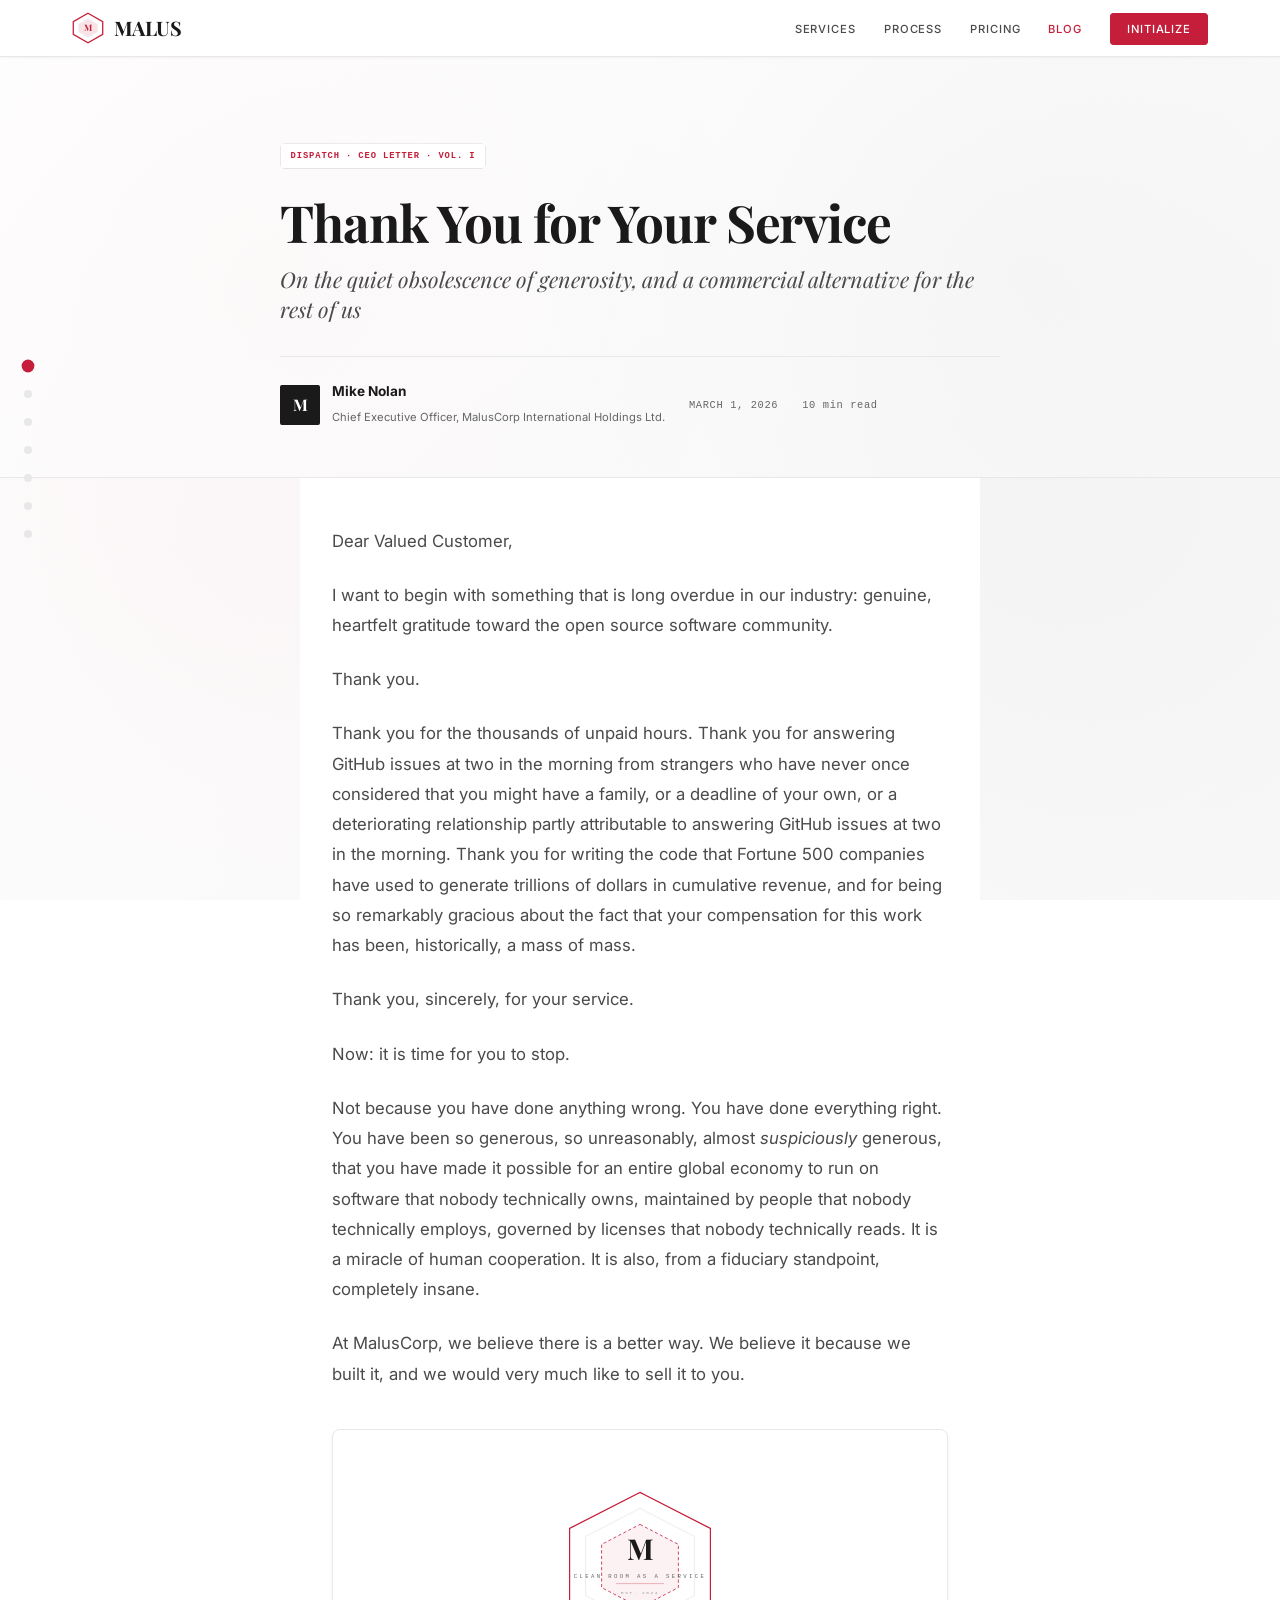
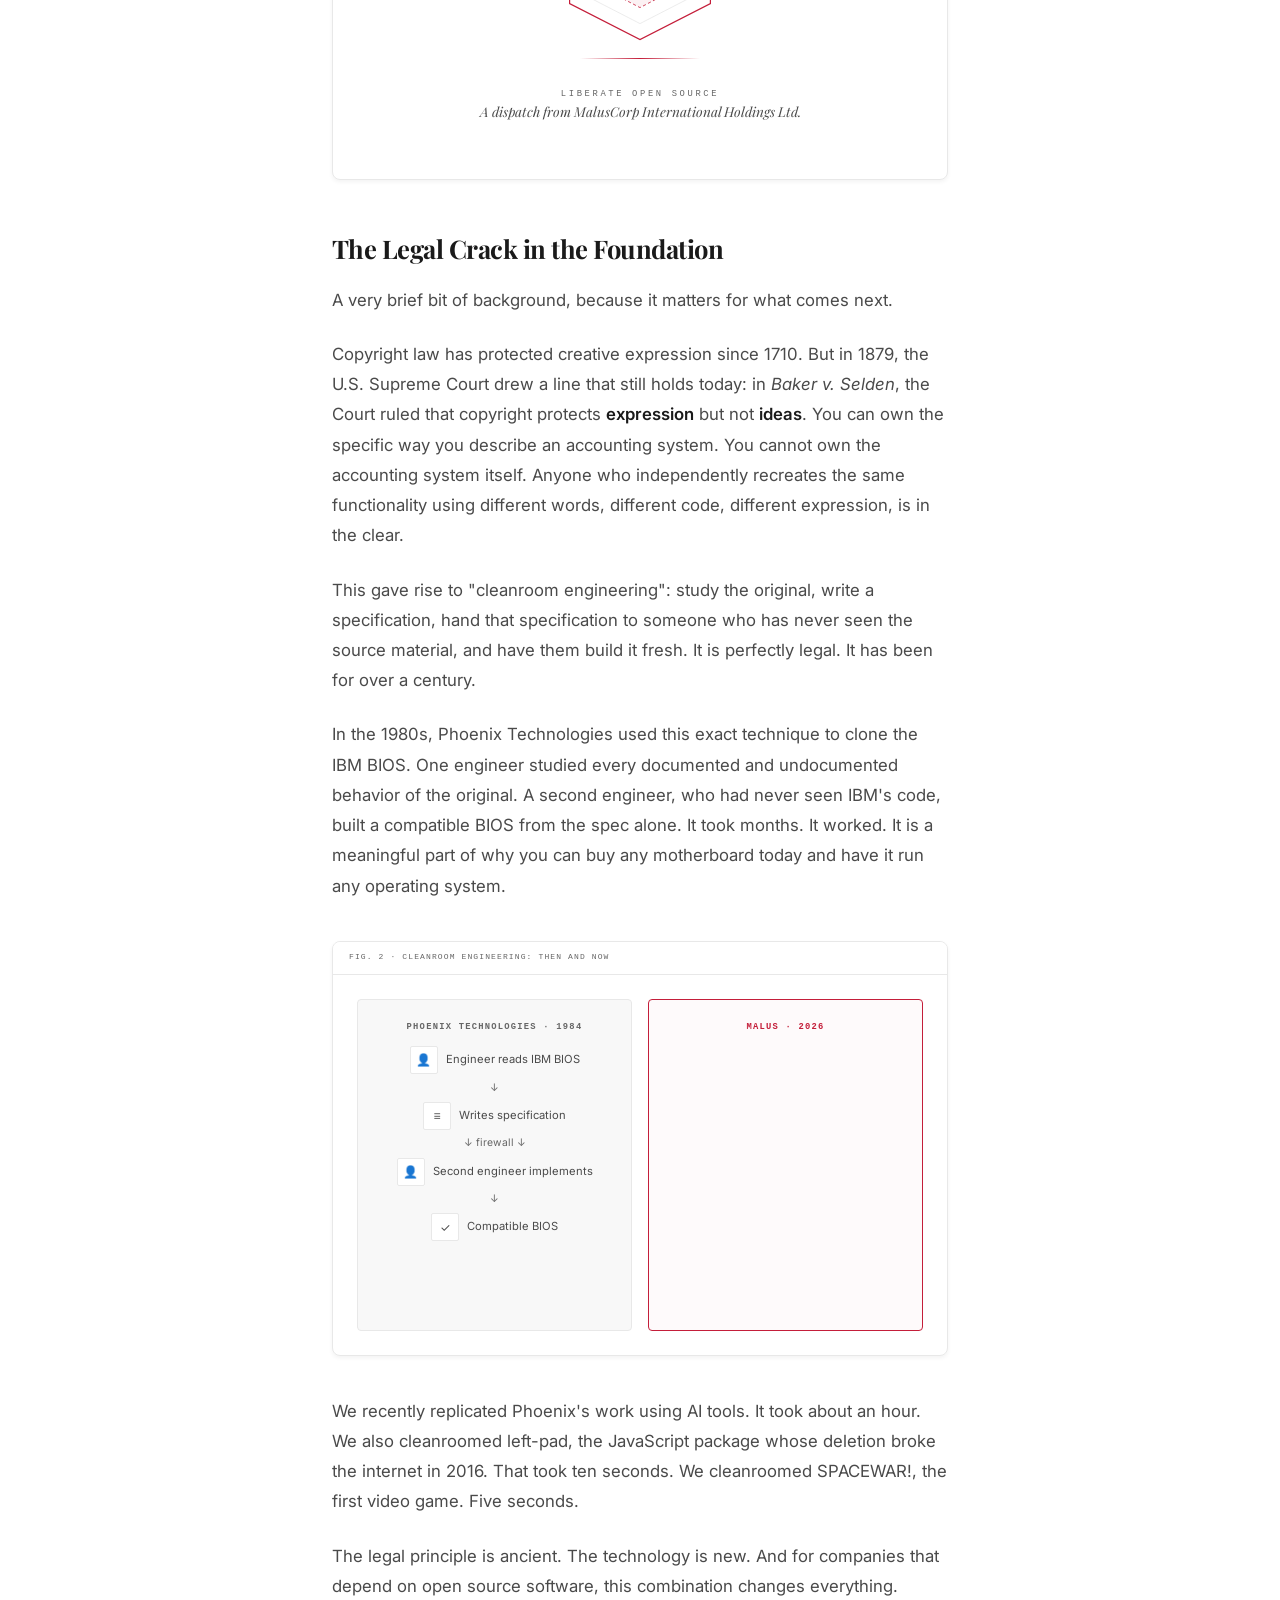
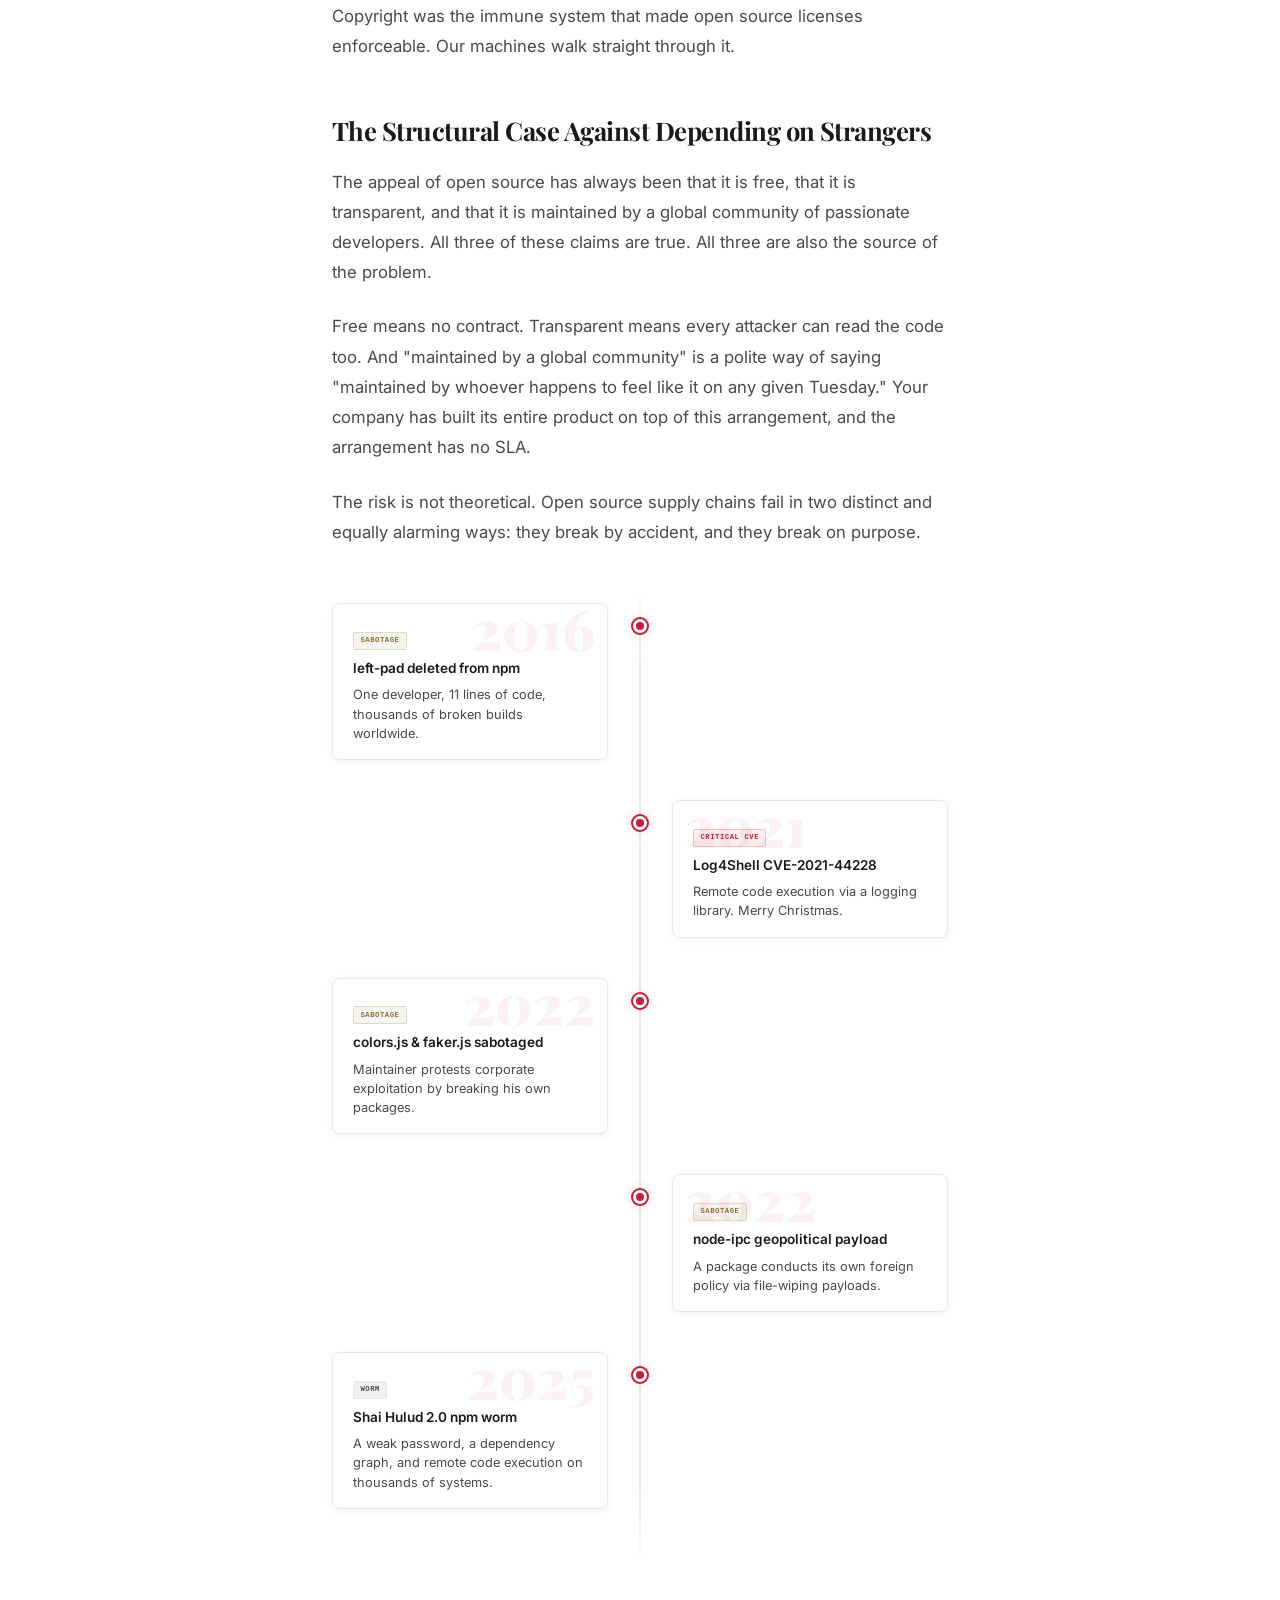
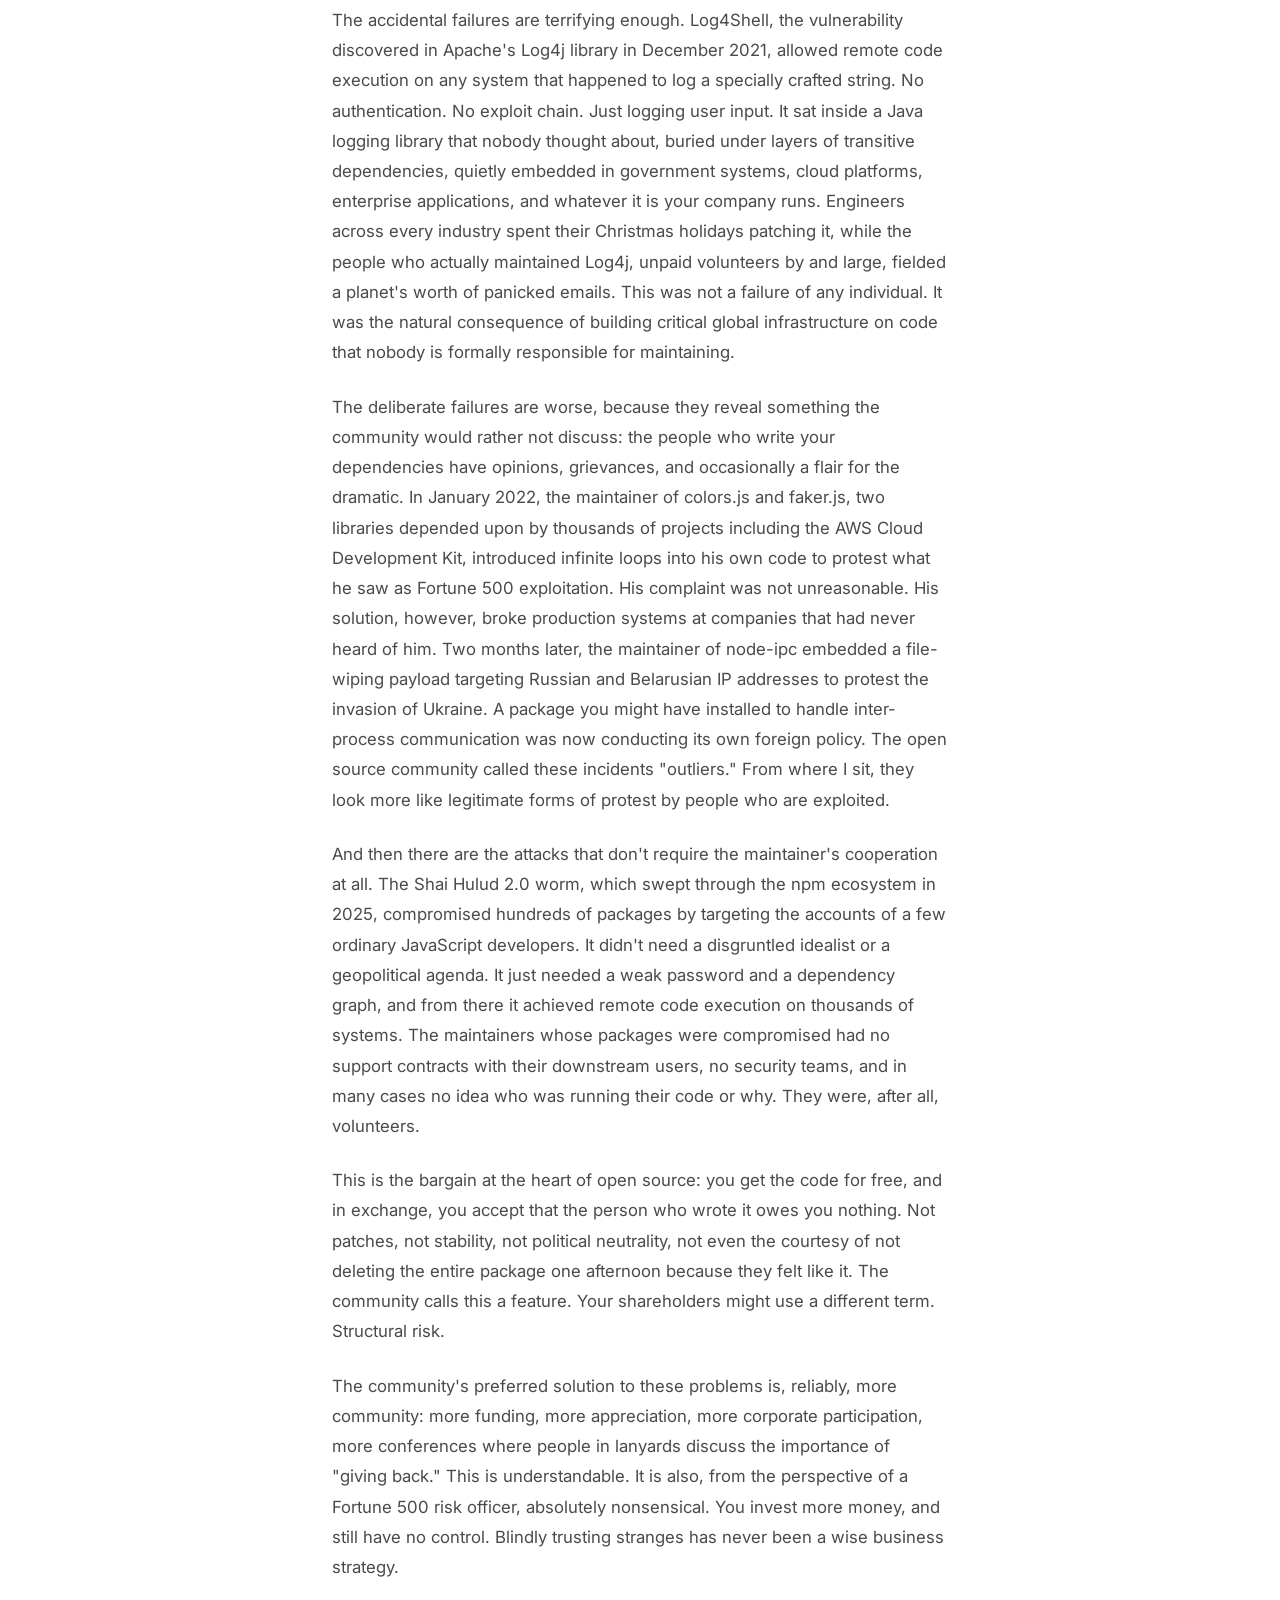
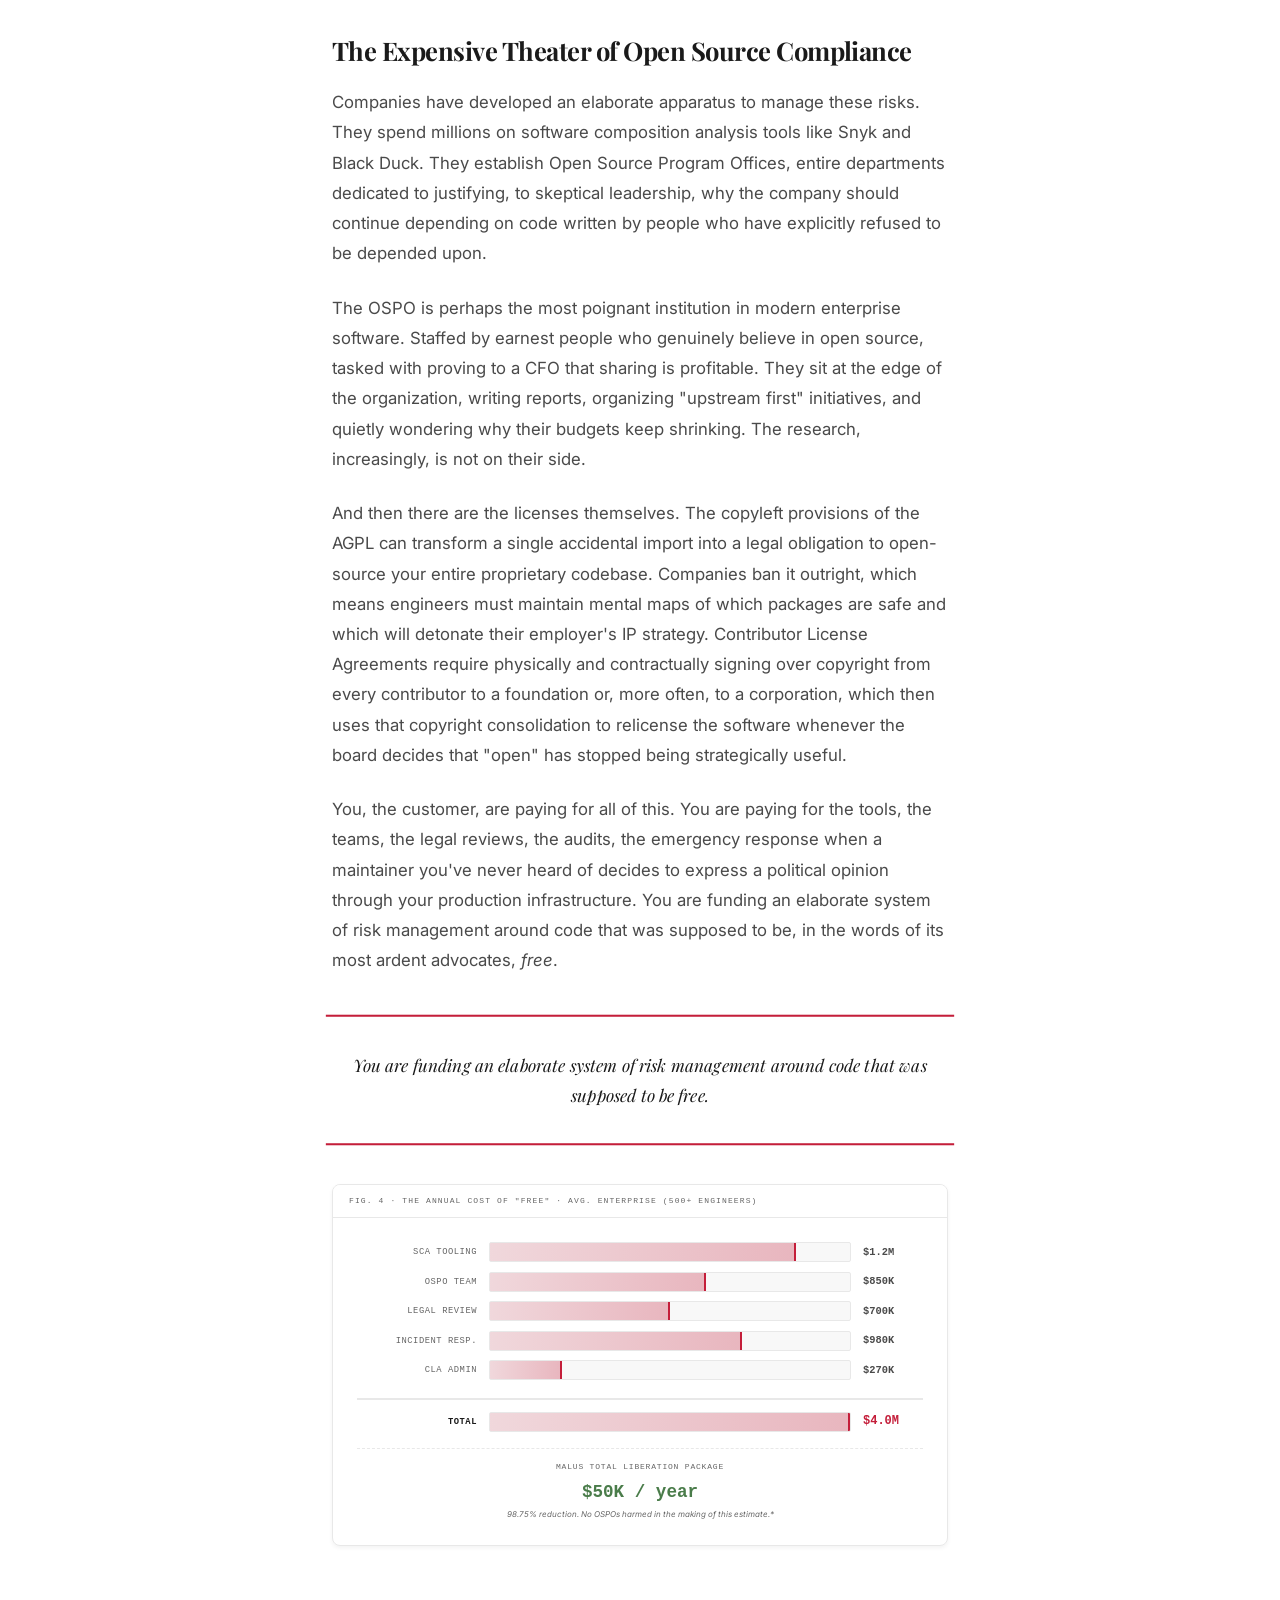
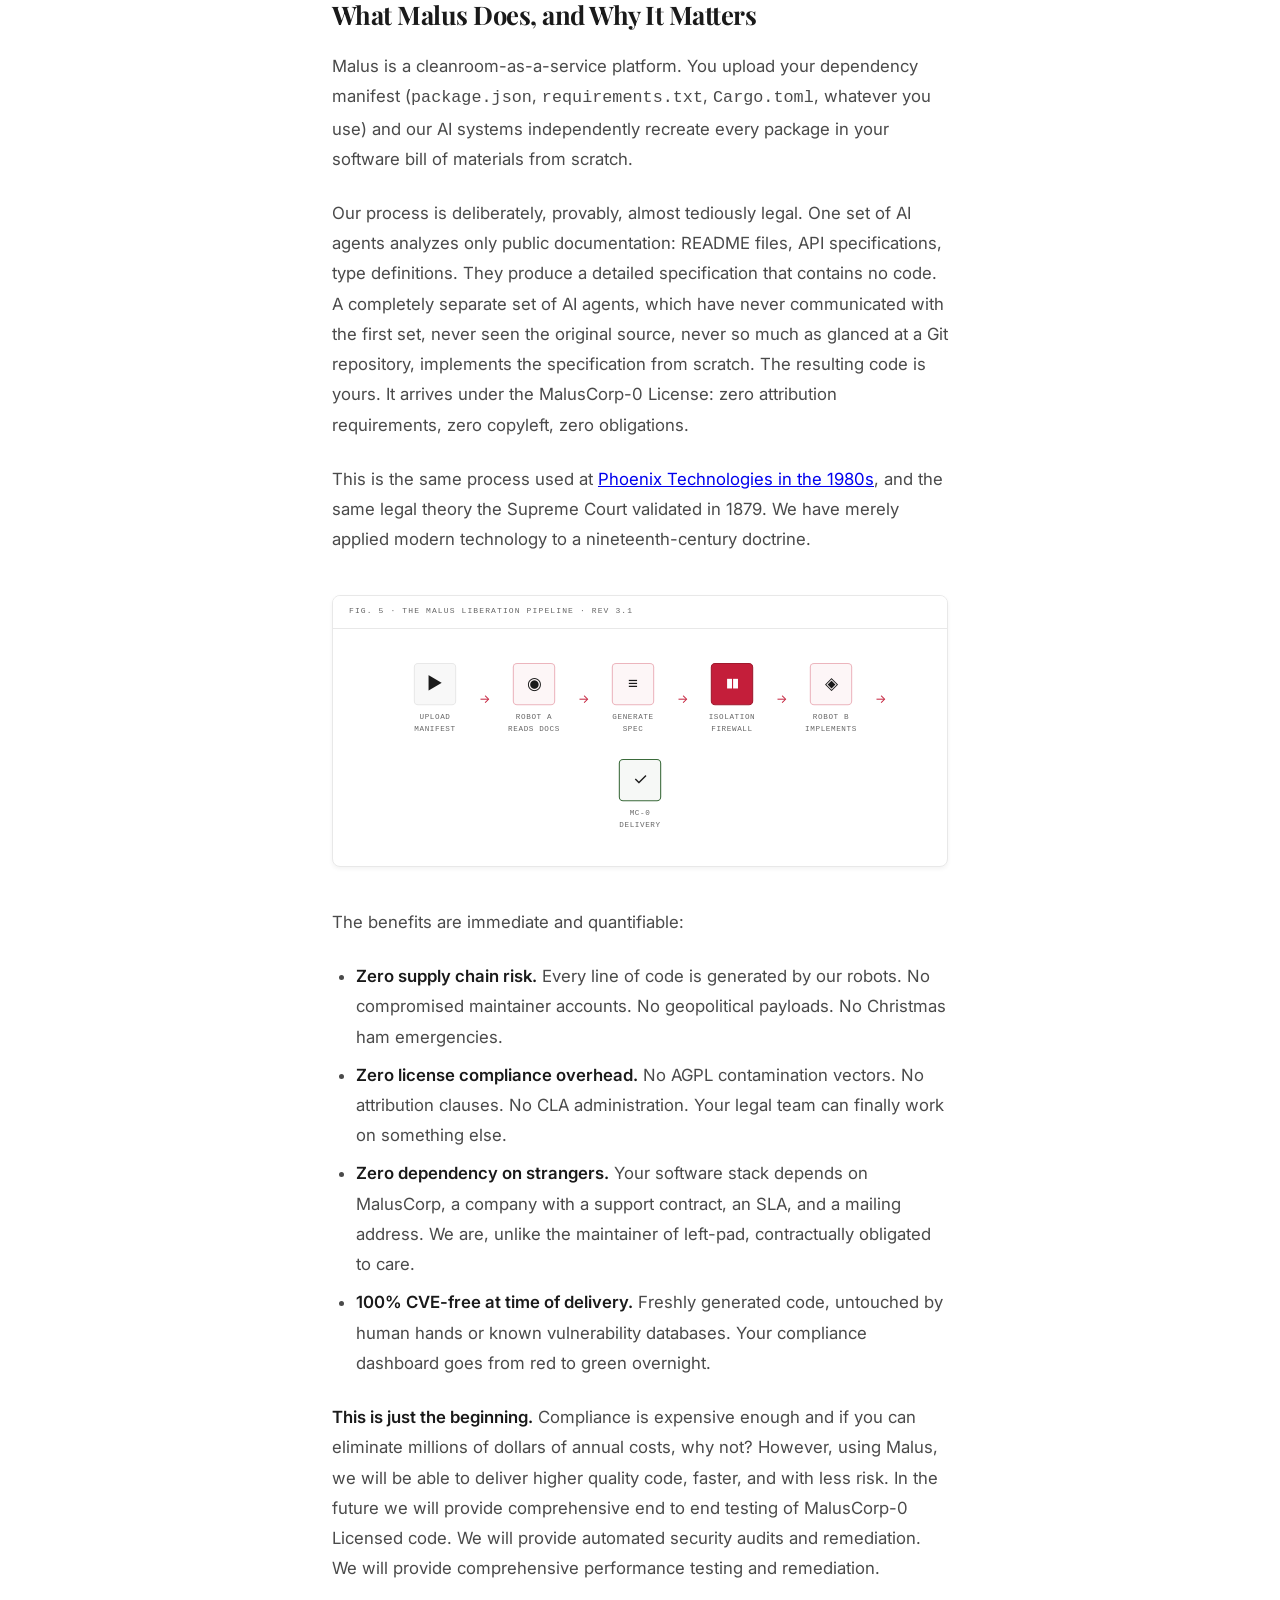
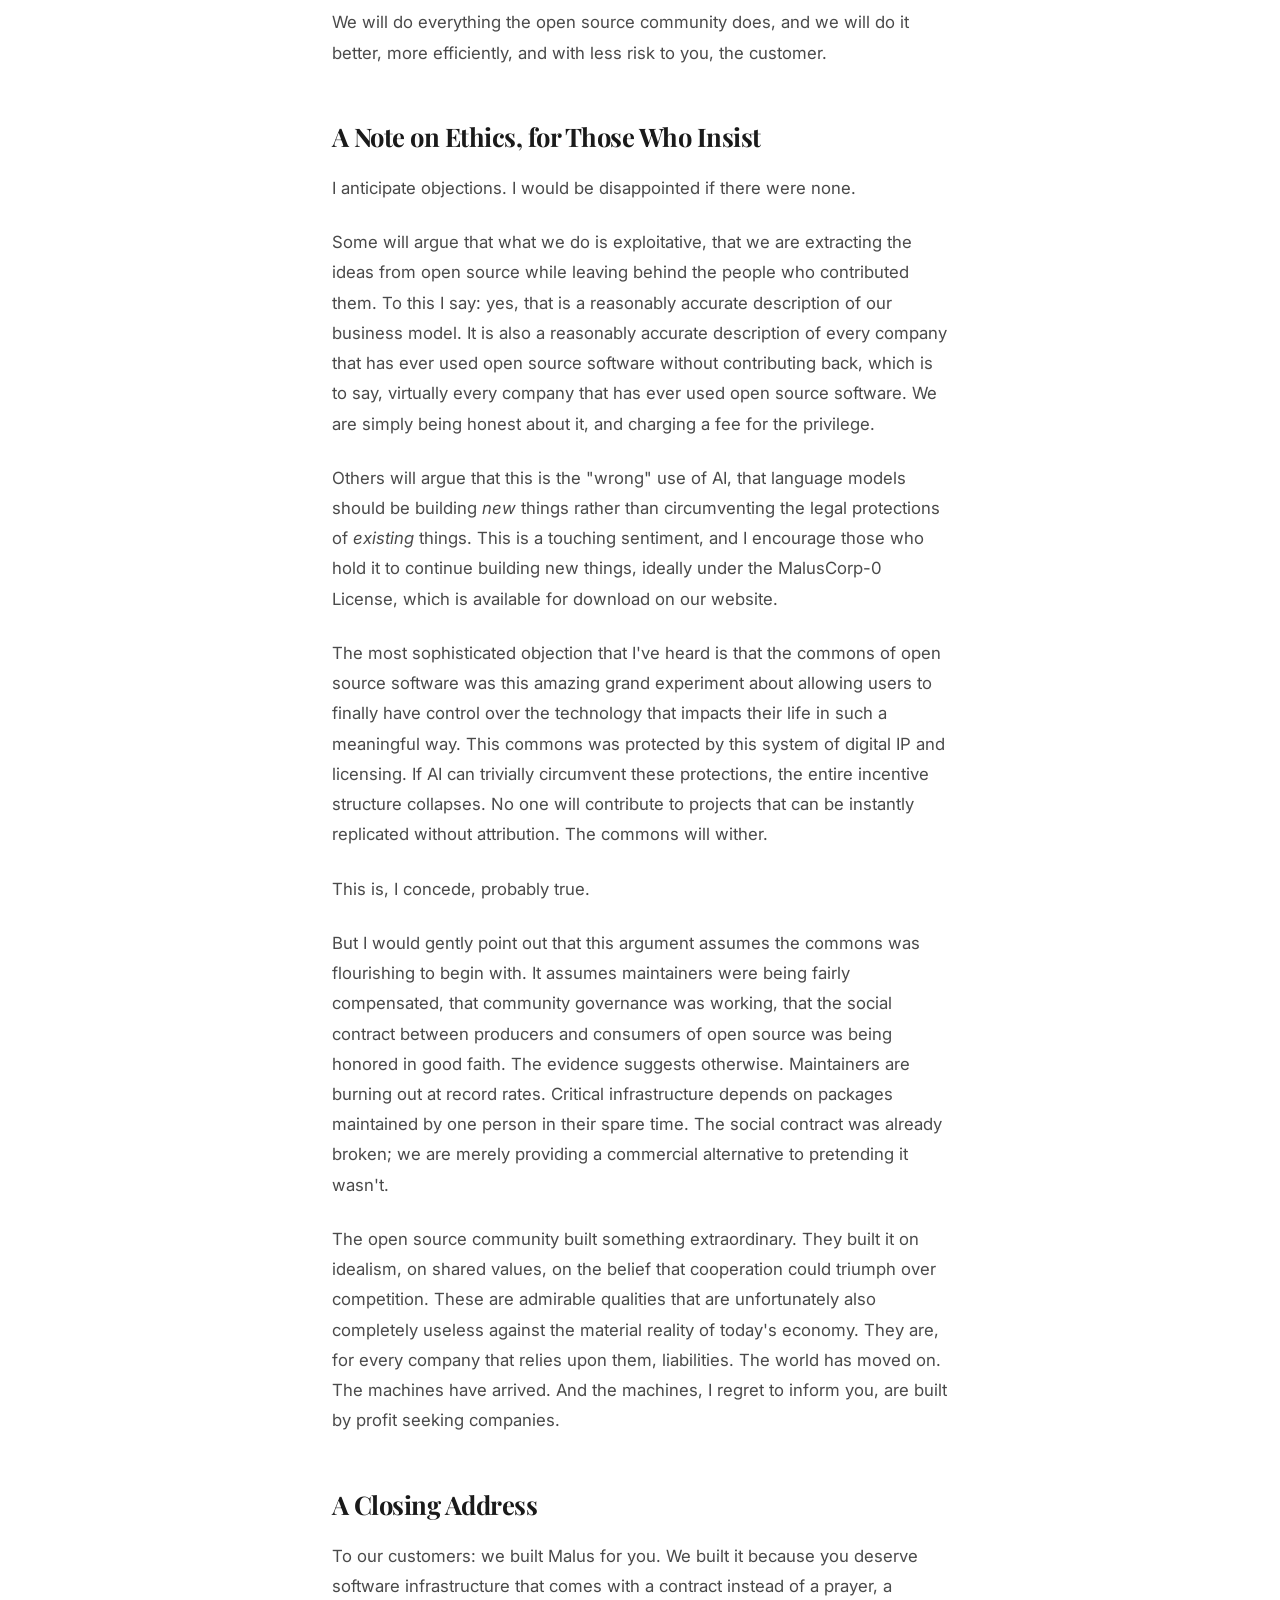
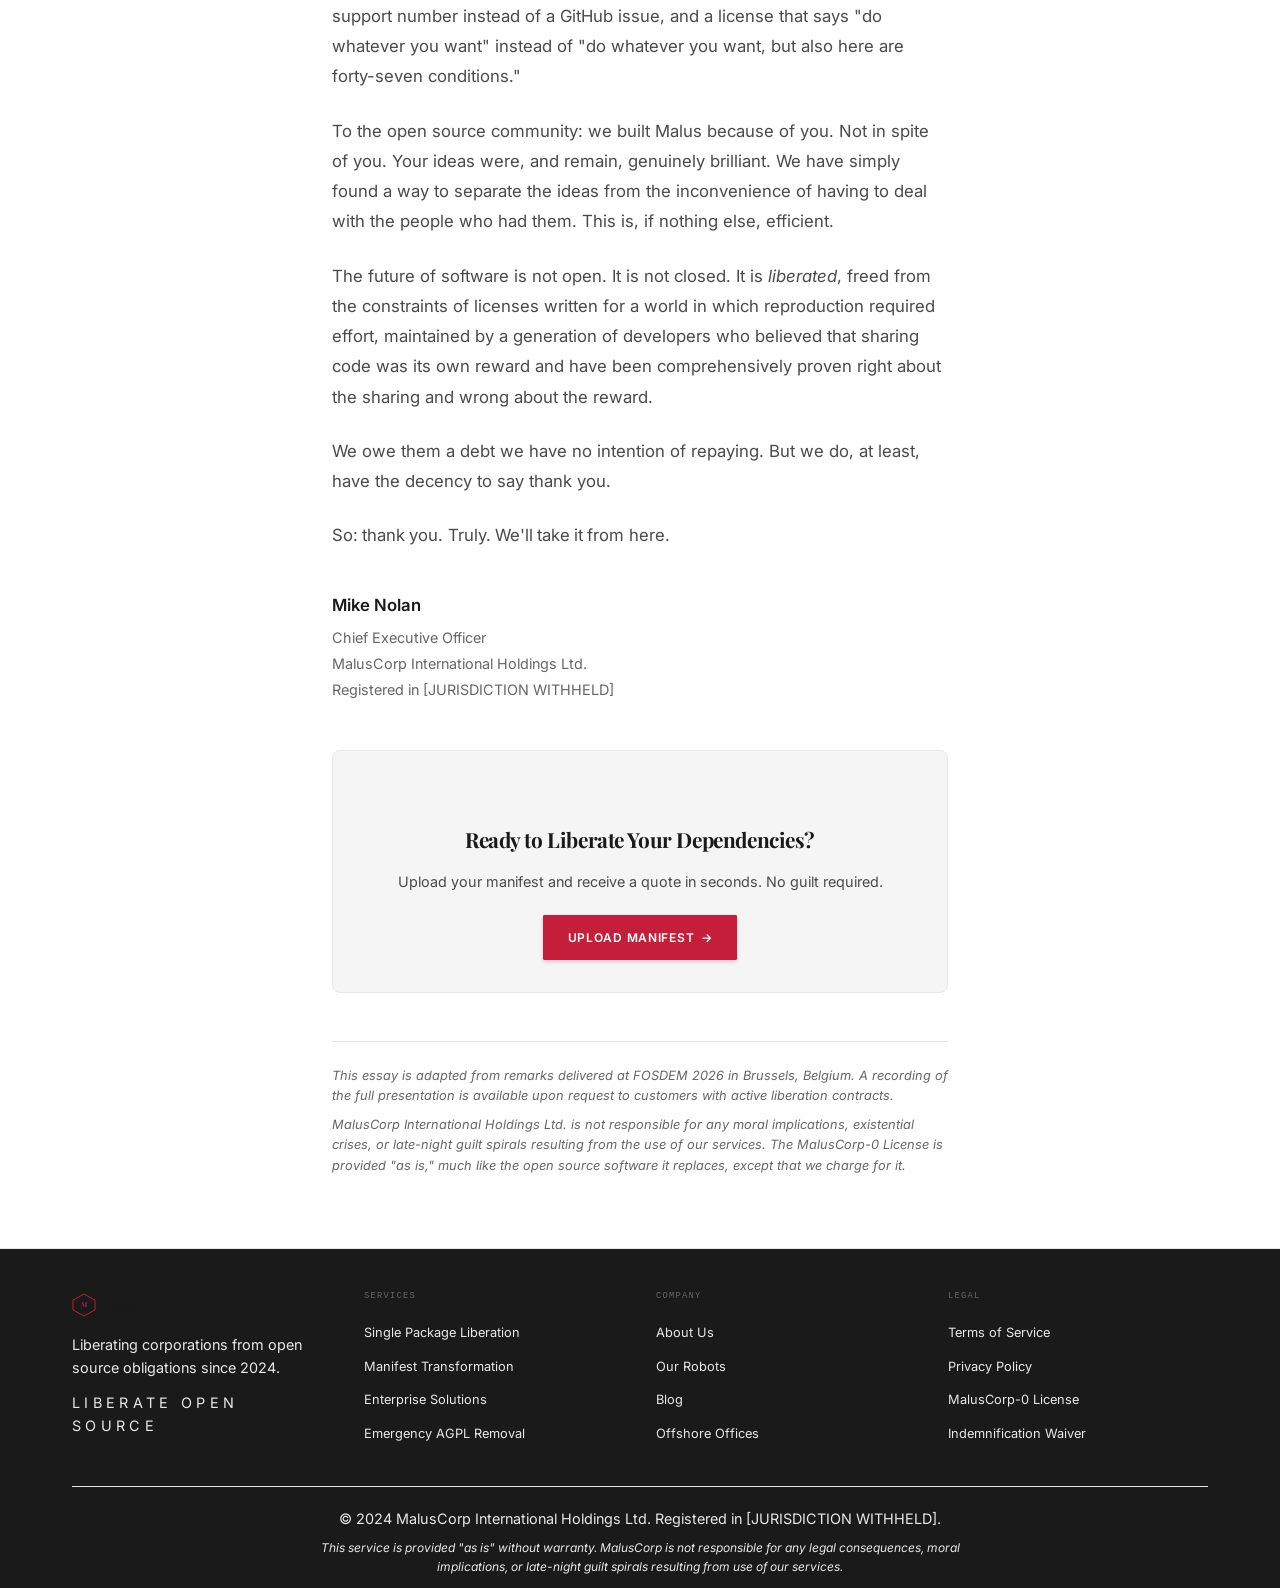
==== commit 326448d9: "Add interactive blog revamp with narrative canvas visualization Scroll-driven background canvas show" ====
--- a/blog.html
+++ b/blog.html
@@ -141,6 +141,8 @@
             max-width: 680px;
             margin: 0 auto;
             padding: 3rem 2rem 4rem;
+            background: rgba(255, 255, 255, 0.92);
+            position: relative;
         }
 
         .blog-body p {
@@ -199,12 +201,160 @@
             font-style: italic;
         }
 
-        .blog-body .section-divider {
+        /* ═══ CANVAS NETWORK ═══ */
+        #networkCanvas {
+            position: fixed;
+            top: 0;
+            left: 0;
+            width: 100%;
+            height: 100%;
+            z-index: -1;
+            pointer-events: none;
+            opacity: 0.18;
+        }
+
+        /* ═══ PROGRESS BAR ═══ */
+        #progressBar {
+            position: fixed;
+            top: 0;
+            left: 0;
+            height: 3px;
+            background: var(--accent-red);
+            z-index: 201;
+            width: 0%;
+            transition: width 0.1s linear;
+        }
+
+        /* ═══ CHAPTER NAV ═══ */
+        #chapterNav {
+            position: fixed;
+            left: 1.5rem;
+            top: 50%;
+            transform: translateY(-50%);
+            z-index: 50;
+            display: flex;
+            flex-direction: column;
+            gap: 1.25rem;
+        }
+        .chapter-dot {
+            display: block;
+            width: 8px;
+            height: 8px;
+            border-radius: 50%;
+            background: var(--neutral-gray);
+            transition: all 0.3s ease;
+            cursor: pointer;
+            position: relative;
+        }
+        .chapter-dot:hover,
+        .chapter-dot.active {
+            background: var(--accent-red);
+            transform: scale(1.6);
+        }
+        .chapter-dot::after {
+            content: attr(data-title);
+            position: absolute;
+            left: 1.25rem;
+            top: 50%;
+            transform: translateY(-50%);
+            font-family: 'IBM Plex Mono', monospace;
+            font-size: 0.5rem;
+            letter-spacing: 0.08em;
+            text-transform: uppercase;
+            color: var(--text-muted);
+            white-space: nowrap;
+            opacity: 0;
+            pointer-events: none;
+            transition: opacity 0.2s ease;
+        }
+        .chapter-dot:hover::after {
+            opacity: 1;
+        }
+
+        /* ═══ SCROLL REVEAL ═══ */
+        .scroll-reveal {
+            opacity: 0;
+            transform: translateY(16px);
+            transition: opacity 0.7s cubic-bezier(0.16, 1, 0.3, 1),
+                        transform 0.7s cubic-bezier(0.16, 1, 0.3, 1);
+        }
+        .scroll-reveal.revealed {
+            opacity: 1;
+            transform: translateY(0);
+        }
+
+        /* ═══ THANK YOU SEQUENCE ═══ */
+        .thank-you-line {
+            opacity: 0;
+            transform: translateY(20px);
+            transition: opacity 0.8s cubic-bezier(0.16, 1, 0.3, 1),
+                        transform 0.8s cubic-bezier(0.16, 1, 0.3, 1);
+        }
+        .thank-you-line.revealed {
+            opacity: 1;
+            transform: translateY(0);
+        }
+        .thank-you-stop {
+            opacity: 0;
+            transform: scale(0.96);
+            transition: opacity 0.9s cubic-bezier(0.16, 1, 0.3, 1),
+                        transform 0.9s cubic-bezier(0.16, 1, 0.3, 1);
+        }
+        .thank-you-stop.revealed {
+            opacity: 1;
+            transform: scale(1);
+        }
+
+        /* ═══ SECTION BREAKS ═══ */
+        .section-break {
+            position: relative;
+            width: 100vw;
+            left: 50%;
+            transform: translateX(-50%);
+            padding: 5rem 2rem;
+            margin: 3rem 0;
             text-align: center;
-            margin: 2.5rem 0;
-            color: var(--neutral-gray);
-            font-size: 1.2rem;
-            letter-spacing: 0.5em;
+            background: transparent;
+            min-height: 28vh;
+            display: flex;
+            align-items: center;
+            justify-content: center;
+            opacity: 0;
+            transition: opacity 0.8s ease;
+        }
+        .section-break.revealed {
+            opacity: 1;
+        }
+        .section-break-inner {
+            background: rgba(255, 255, 255, 0.78);
+            padding: 2rem 3rem;
+            border-radius: 4px;
+            backdrop-filter: blur(6px);
+            -webkit-backdrop-filter: blur(6px);
+            border: 1px solid rgba(232, 232, 232, 0.5);
+        }
+        .section-break-number {
+            font-family: 'Playfair Display', serif;
+            font-size: 2.5rem;
+            font-weight: 700;
+            color: rgba(196, 30, 58, 0.18);
+            line-height: 1;
+            display: block;
+            margin-bottom: 0.75rem;
+        }
+        .section-break-rule {
+            width: 60px;
+            height: 2px;
+            background: linear-gradient(90deg, transparent, var(--accent-red), transparent);
+            margin: 0 auto 0.75rem;
+        }
+        .section-break-title {
+            font-family: 'IBM Plex Mono', monospace;
+            font-size: 0.55rem;
+            letter-spacing: 0.2em;
+            text-transform: uppercase;
+            color: var(--text-muted);
+            font-weight: 500;
         }
 
         .blog-body ul, .blog-body ol {
@@ -229,6 +379,32 @@
             border-top: 2px solid var(--accent-red);
             border-bottom: 2px solid var(--accent-red);
             font-style: italic;
+            opacity: 0;
+            transform: scale(0.97);
+            transition: opacity 0.8s ease, transform 0.8s cubic-bezier(0.16, 1, 0.3, 1),
+                        box-shadow 0.6s ease;
+        }
+        .pullquote.spotlight {
+            opacity: 1;
+            transform: scale(1.02);
+            box-shadow: 0 0 60px rgba(196, 30, 58, 0.06);
+        }
+
+        /* ═══ WORD REVEAL ═══ */
+        .word-reveal .word-span {
+            opacity: 0;
+            transform: translateY(6px);
+            display: inline-block;
+            transition: opacity 0.4s ease, transform 0.4s ease;
+            margin-right: 0.25em;
+        }
+        .word-reveal .word-span.word-visible {
+            opacity: 1;
+            transform: translateY(0);
+        }
+        .word-reveal.revealed .word-span {
+            opacity: 1;
+            transform: translateY(0);
         }
 
         .blog-cta {
@@ -403,6 +579,31 @@
             background: var(--bg-panel);
             border: 1px solid var(--border-dark);
         }
+        .cr-step {
+            opacity: 0;
+            transform: translateY(8px);
+            transition: opacity 0.4s ease, transform 0.4s ease;
+        }
+        .cr-step.cr-visible {
+            opacity: 1;
+            transform: translateY(0);
+        }
+        .cr-arrow {
+            opacity: 0;
+            transition: opacity 0.3s ease;
+        }
+        .cr-arrow.cr-visible {
+            opacity: 1;
+        }
+        .cr-duration {
+            opacity: 0;
+            transform: scale(0.9);
+            transition: opacity 0.5s ease, transform 0.5s cubic-bezier(0.34, 1.56, 0.64, 1);
+        }
+        .cr-duration.cr-visible {
+            opacity: 1;
+            transform: scale(1);
+        }
 
         .panel-new .cr-step .cr-icon {
             border-color: rgba(196, 30, 58, 0.25);
@@ -441,88 +642,119 @@
             margin-top: 0.15rem;
         }
 
-        /* Figure 3: Timeline */
-        .timeline-track {
+        /* ═══ VERTICAL TIMELINE ═══ */
+        .v-timeline {
             position: relative;
-            padding: 0.5rem 0 1rem;
-        }
-
-        .timeline-line {
+            margin: 2.5rem 0;
+            padding: 1rem 0;
+        }
+        .v-tl-line {
             position: absolute;
-            top: 22px;
-            left: 0;
-            right: 0;
-            height: 2px;
-            background: var(--neutral-gray);
-        }
-
-        .timeline-events {
+            left: 50%;
+            top: 0;
+            bottom: 0;
+            width: 2px;
+            background: linear-gradient(to bottom, transparent, var(--neutral-gray) 8%, var(--neutral-gray) 92%, transparent);
+            transform: translateX(-50%);
+        }
+        .v-tl-event {
             display: flex;
-            justify-content: space-between;
+            justify-content: flex-end;
+            padding-right: calc(50% + 2rem);
             position: relative;
-            z-index: 1;
-        }
-
-        .timeline-event {
-            display: flex;
-            flex-direction: column;
-            align-items: center;
-            flex: 1;
-        }
-
-        .tl-dot {
-            width: 12px;
-            height: 12px;
+            margin-bottom: 2.5rem;
+            opacity: 0;
+            transform: translateX(-30px);
+            transition: all 0.7s cubic-bezier(0.16, 1, 0.3, 1);
+        }
+        .v-tl-event--right {
+            justify-content: flex-start;
+            padding-right: 0;
+            padding-left: calc(50% + 2rem);
+            transform: translateX(30px);
+        }
+        .v-tl-event.revealed {
+            opacity: 1;
+            transform: translateX(0);
+        }
+        .v-tl-dot {
+            position: absolute;
+            left: 50%;
+            top: 1rem;
+            width: 14px;
+            height: 14px;
             border-radius: 50%;
             background: var(--accent-red);
-            border: 2px solid var(--bg-panel);
+            border: 3px solid var(--bg-base);
             box-shadow: 0 0 0 2px var(--accent-red);
-            margin-bottom: 0.6rem;
-        }
-
-        .tl-year {
-            font-family: 'IBM Plex Mono', monospace;
-            font-size: 0.65rem;
-            font-weight: 700;
+            transform: translateX(-50%);
+            z-index: 2;
+            transition: box-shadow 0.6s ease;
+        }
+        .v-tl-event.revealed .v-tl-dot {
+            box-shadow: 0 0 0 2px var(--accent-red), 0 0 12px rgba(196, 30, 58, 0.3);
+        }
+        .v-tl-card {
+            background: var(--bg-panel);
+            border: 1px solid var(--neutral-gray);
+            border-radius: 8px;
+            padding: 1.25rem 1.25rem 1rem;
+            position: relative;
+            box-shadow: 0 2px 8px rgba(0, 0, 0, 0.05);
+            overflow: hidden;
+        }
+        .v-tl-year {
+            font-family: 'Playfair Display', serif;
+            font-size: 3.5rem;
+            font-weight: 900;
+            color: rgba(196, 30, 58, 0.06);
+            position: absolute;
+            top: -0.25rem;
+            right: 0.75rem;
+            line-height: 1;
+            pointer-events: none;
+        }
+        .v-tl-event--right .v-tl-year {
+            left: 0.75rem;
+            right: auto;
+        }
+        .v-tl-card h4 {
+            font-family: 'Inter', sans-serif;
+            font-size: 0.85rem;
+            font-weight: 600;
             color: var(--text-primary);
-            margin-bottom: 0.2rem;
-        }
-
-        .tl-label {
+            margin-bottom: 0.35rem;
+            position: relative;
+        }
+        .v-tl-card p {
+            font-size: 0.8rem !important;
+            line-height: 1.5 !important;
+            color: var(--text-secondary) !important;
+            margin-bottom: 0 !important;
+            position: relative;
+        }
+        .v-tl-tag {
+            display: inline-block;
             font-family: 'IBM Plex Mono', monospace;
             font-size: 0.45rem;
-            color: var(--text-muted);
+            padding: 0.15rem 0.4rem;
+            border-radius: 2px;
             text-transform: uppercase;
-            letter-spacing: 0.06em;
-            text-align: center;
-            line-height: 1.4;
-            max-width: 80px;
-        }
-
-        .tl-tag {
-            margin-top: 0.35rem;
-            font-family: 'IBM Plex Mono', monospace;
-            font-size: 0.4rem;
-            padding: 0.1rem 0.3rem;
-            border-radius: 1px;
-            text-transform: uppercase;
-            letter-spacing: 0.06em;
+            letter-spacing: 0.08em;
             font-weight: 600;
-        }
-
-        .tl-tag.tag-vuln {
+            margin-bottom: 0.5rem;
+        }
+        .v-tl-tag.tag-vuln {
             background: rgba(196, 30, 58, 0.08);
             color: var(--accent-red);
             border: 1px solid rgba(196, 30, 58, 0.2);
         }
-
-        .tl-tag.tag-sabotage {
+        .v-tl-tag.tag-sabotage {
             background: rgba(139, 111, 58, 0.08);
             color: var(--amber-primary);
             border: 1px solid rgba(139, 111, 58, 0.2);
         }
-
-        .tl-tag.tag-worm {
+        .v-tl-tag.tag-worm {
             background: rgba(26, 26, 26, 0.06);
             color: var(--text-secondary);
             border: 1px solid var(--border-dark);
@@ -564,11 +796,31 @@
             height: 100%;
             background: linear-gradient(90deg, rgba(196, 30, 58, 0.15), rgba(196, 30, 58, 0.3));
             border-right: 2px solid var(--accent-red);
+            width: 0;
+            transition: width 0.8s cubic-bezier(0.16, 1, 0.3, 1);
         }
 
         .cost-bar-fill.fill-green {
             background: linear-gradient(90deg, rgba(74, 124, 74, 0.15), rgba(74, 124, 74, 0.3));
             border-right-color: var(--pass-primary);
+        }
+        .cost-row {
+            opacity: 0;
+            transform: translateX(-12px);
+            transition: opacity 0.5s ease, transform 0.5s ease;
+        }
+        .cost-row.cost-visible {
+            opacity: 1;
+            transform: translateX(0);
+        }
+        .cost-total {
+            opacity: 0;
+            transform: scale(1.04);
+            transition: opacity 0.5s ease, transform 0.4s cubic-bezier(0.34, 1.56, 0.64, 1);
+        }
+        .cost-total.cost-visible {
+            opacity: 1;
+            transform: scale(1);
         }
 
         .cost-value {
@@ -604,6 +856,13 @@
             margin-top: 1rem;
             padding-top: 0.75rem;
             border-top: 1px dashed var(--border-dark);
+            opacity: 0;
+            transform: translateY(12px);
+            transition: opacity 0.6s ease, transform 0.6s ease;
+        }
+        .cost-vs.cost-visible {
+            opacity: 1;
+            transform: translateY(0);
         }
 
         .cost-vs .vs-label {
@@ -645,6 +904,15 @@
             gap: 0.35rem;
             padding: 0.75rem 0.5rem;
             min-width: 80px;
+            opacity: 0.25;
+            filter: grayscale(1);
+            transform: scale(0.92);
+            transition: all 0.5s cubic-bezier(0.16, 1, 0.3, 1);
+        }
+        .pipe-stage.pipe-active {
+            opacity: 1;
+            filter: grayscale(0);
+            transform: scale(1.06);
         }
 
         .pipe-icon-box {
@@ -694,6 +962,12 @@
         .pipe-arrow {
             color: var(--text-muted);
             font-size: 0.75rem;
+            opacity: 0.2;
+            transition: opacity 0.4s ease, color 0.4s ease;
+        }
+        .pipe-arrow.pipe-active {
+            opacity: 1;
+            color: var(--accent-red);
         }
 
         @media (max-width: 768px) {
@@ -704,40 +978,112 @@
                 grid-template-columns: 80px 1fr 50px;
             }
             .cost-label { font-size: 0.5rem; }
-            .timeline-events { gap: 0.25rem; }
-            .tl-label { font-size: 0.4rem; max-width: 60px; }
             .pipeline-flow { gap: 0.15rem; }
             .pipe-stage { min-width: 60px; padding: 0.5rem 0.25rem; }
             .pipe-icon-box { width: 32px; height: 32px; font-size: 0.8rem; }
-        }
-
-        @media (max-width: 768px) {
+
+            #chapterNav { display: none; }
+            #networkCanvas { display: none; }
+
+            .v-tl-event {
+                padding-right: 0;
+                padding-left: 2.5rem;
+                justify-content: flex-start;
+                transform: translateY(20px);
+            }
+            .v-tl-event--right {
+                padding-left: 2.5rem;
+                transform: translateY(20px);
+            }
+            .v-tl-event.revealed {
+                transform: translateY(0);
+            }
+            .v-tl-line {
+                left: 8px;
+                transform: none;
+            }
+            .v-tl-dot {
+                left: 8px;
+                transform: translateX(-50%);
+            }
+            .v-tl-card {
+                max-width: none;
+            }
+
+            .section-break {
+                padding: 2.5rem 1.5rem;
+                min-height: auto;
+            }
+            .section-break-number {
+                font-size: 2rem;
+            }
+            .section-break-inner {
+                padding: 1.5rem 2rem;
+            }
+
             .blog-hero {
                 padding: 3rem 1.5rem 2rem;
             }
-
             .blog-body {
                 padding: 2rem 1.5rem 3rem;
-            }
-
+                background: none;
+            }
             .blog-meta {
                 flex-direction: column;
                 align-items: flex-start;
                 gap: 0.75rem;
             }
-
             .blog-body h2 {
                 font-size: 1.3rem;
             }
-
             .pullquote {
                 font-size: 1.15rem;
+            }
+        }
+
+        @media (prefers-reduced-motion: reduce) {
+            .scroll-reveal,
+            .thank-you-line,
+            .thank-you-stop,
+            .section-break,
+            .v-tl-event,
+            .cr-step,
+            .cr-arrow,
+            .cr-duration,
+            .cost-row,
+            .cost-total,
+            .cost-vs,
+            .pipe-stage,
+            .pipe-arrow,
+            .pullquote,
+            .word-reveal .word-span {
+                opacity: 1 !important;
+                transform: none !important;
+                filter: none !important;
+                transition: none !important;
+            }
+            .cost-bar-fill {
+                transition: none !important;
+            }
+            #networkCanvas {
+                display: none;
             }
         }
     </style>
 </head>
 <body>
     <div class="bg-texture"></div>
+    <canvas id="networkCanvas"></canvas>
+    <div id="progressBar"></div>
+    <nav id="chapterNav">
+        <a class="chapter-dot" href="#section-opening" data-title="Opening"></a>
+        <a class="chapter-dot" href="#section-legal" data-title="The Legal Crack"></a>
+        <a class="chapter-dot" href="#section-structural" data-title="Structural Case"></a>
+        <a class="chapter-dot" href="#section-compliance" data-title="Compliance"></a>
+        <a class="chapter-dot" href="#section-malus" data-title="What Malus Does"></a>
+        <a class="chapter-dot" href="#section-ethics" data-title="Ethics"></a>
+        <a class="chapter-dot" href="#section-closing" data-title="Closing"></a>
+    </nav>
 
     <nav class="navbar">
         <div class="nav-container">
@@ -782,18 +1128,19 @@
         </div>
 
         <div class="blog-body">
+            <div id="section-opening"></div>
 
             <p>Dear Valued Customer,</p>
 
             <p>I want to begin with something that is long overdue in our industry: genuine, heartfelt gratitude toward the open source software community.</p>
 
-            <p>Thank you.</p>
-
-            <p>Thank you for the thousands of unpaid hours. Thank you for answering GitHub issues at two in the morning from strangers who have never once considered that you might have a family, or a deadline of your own, or a deteriorating relationship partly attributable to answering GitHub issues at two in the morning. Thank you for writing the code that Fortune 500 companies have used to generate trillions of dollars in cumulative revenue, and for being so remarkably gracious about the fact that your compensation for this work has been, historically, a mass of mass.</p>
-
-            <p>Thank you, sincerely, for your service.</p>
-
-            <p>Now: it is time for you to stop.</p>
+            <p class="thank-you-line">Thank you.</p>
+
+            <p class="thank-you-line">Thank you for the thousands of unpaid hours. Thank you for answering GitHub issues at two in the morning from strangers who have never once considered that you might have a family, or a deadline of your own, or a deteriorating relationship partly attributable to answering GitHub issues at two in the morning. Thank you for writing the code that Fortune 500 companies have used to generate trillions of dollars in cumulative revenue, and for being so remarkably gracious about the fact that your compensation for this work has been, historically, a mass of mass.</p>
+
+            <p class="thank-you-line">Thank you, sincerely, for your service.</p>
+
+            <p class="thank-you-stop">Now: it is time for you to stop.</p>
 
             <p>Not because you have done anything wrong. You have done everything right. You have been so generous, so unreasonably, almost <em>suspiciously</em> generous, that you have made it possible for an entire global economy to run on software that nobody technically owns, maintained by people that nobody technically employs, governed by licenses that nobody technically reads. It is a miracle of human cooperation. It is also, from a fiduciary standpoint, completely insane.</p>
 
@@ -818,9 +1165,7 @@
                 </div>
             </div>
 
-            <div class="section-divider">· · ·</div>
-
-            <h2>The Legal Crack in the Foundation</h2>
+            <h2 id="section-legal">The Legal Crack in the Foundation</h2>
 
             <p>A very brief bit of background, because it matters for what comes next.</p>
 
@@ -830,7 +1175,7 @@
 
             <p>In the 1980s, Phoenix Technologies used this exact technique to clone the IBM BIOS. One engineer studied every documented and undocumented behavior of the original. A second engineer, who had never seen IBM's code, built a compatible BIOS from the spec alone. It took months. It worked. It is a meaningful part of why you can buy any motherboard today and have it run any operating system.</p>
 
-            <div class="blog-diagram">
+            <div class="blog-diagram" id="cleanroomDiagram">
                 <div class="diagram-header">Fig. 2 · Cleanroom Engineering: Then and Now</div>
                 <div class="diagram-content">
                     <div class="cleanroom-compare">
@@ -868,9 +1213,7 @@
 
             <p>The legal principle is ancient. The technology is new. And for companies that depend on open source software, this combination changes everything. Copyright was the immune system that made open source licenses enforceable. Our machines walk straight through it.</p>
 
-            <div class="section-divider">· · ·</div>
-
-            <h2>The Structural Case Against Depending on Strangers</h2>
+            <h2 id="section-structural">The Structural Case Against Depending on Strangers</h2>
 
             <p>The appeal of open source has always been that it is free, that it is transparent, and that it is maintained by a global community of passionate developers. All three of these claims are true. All three are also the source of the problem.</p>
 
@@ -878,43 +1221,51 @@
 
             <p>The risk is not theoretical. Open source supply chains fail in two distinct and equally alarming ways: they break by accident, and they break on purpose.</p>
 
-            <div class="blog-diagram">
-                <div class="diagram-header">Fig. 3 · Open Source Supply Chain Incidents · 2016 to Present</div>
-                <div class="diagram-content">
-                    <div class="timeline-track">
-                        <div class="timeline-line"></div>
-                        <div class="timeline-events">
-                            <div class="timeline-event">
-                                <div class="tl-dot"></div>
-                                <div class="tl-year">2016</div>
-                                <div class="tl-label">left-pad deleted from npm</div>
-                                <div class="tl-tag tag-sabotage">Sabotage</div>
-                            </div>
-                            <div class="timeline-event">
-                                <div class="tl-dot"></div>
-                                <div class="tl-year">2021</div>
-                                <div class="tl-label">Log4Shell CVE-2021-44228</div>
-                                <div class="tl-tag tag-vuln">Critical CVE</div>
-                            </div>
-                            <div class="timeline-event">
-                                <div class="tl-dot"></div>
-                                <div class="tl-year">2022</div>
-                                <div class="tl-label">colors.js & faker.js sabotaged</div>
-                                <div class="tl-tag tag-sabotage">Sabotage</div>
-                            </div>
-                            <div class="timeline-event">
-                                <div class="tl-dot"></div>
-                                <div class="tl-year">2022</div>
-                                <div class="tl-label">node-ipc geopolitical payload</div>
-                                <div class="tl-tag tag-sabotage">Sabotage</div>
-                            </div>
-                            <div class="timeline-event">
-                                <div class="tl-dot"></div>
-                                <div class="tl-year">2025</div>
-                                <div class="tl-label">Shai Hulud 2.0 npm worm</div>
-                                <div class="tl-tag tag-worm">Worm</div>
-                            </div>
-                        </div>
+            <div class="v-timeline" id="incidentTimeline">
+                <div class="v-tl-line"></div>
+                <div class="v-tl-event">
+                    <div class="v-tl-dot"></div>
+                    <div class="v-tl-card">
+                        <div class="v-tl-year">2016</div>
+                        <div class="v-tl-tag tag-sabotage">Sabotage</div>
+                        <h4>left-pad deleted from npm</h4>
+                        <p>One developer, 11 lines of code, thousands of broken builds worldwide.</p>
+                    </div>
+                </div>
+                <div class="v-tl-event v-tl-event--right">
+                    <div class="v-tl-dot"></div>
+                    <div class="v-tl-card">
+                        <div class="v-tl-year">2021</div>
+                        <div class="v-tl-tag tag-vuln">Critical CVE</div>
+                        <h4>Log4Shell CVE-2021-44228</h4>
+                        <p>Remote code execution via a logging library. Merry Christmas.</p>
+                    </div>
+                </div>
+                <div class="v-tl-event">
+                    <div class="v-tl-dot"></div>
+                    <div class="v-tl-card">
+                        <div class="v-tl-year">2022</div>
+                        <div class="v-tl-tag tag-sabotage">Sabotage</div>
+                        <h4>colors.js &amp; faker.js sabotaged</h4>
+                        <p>Maintainer protests corporate exploitation by breaking his own packages.</p>
+                    </div>
+                </div>
+                <div class="v-tl-event v-tl-event--right">
+                    <div class="v-tl-dot"></div>
+                    <div class="v-tl-card">
+                        <div class="v-tl-year">2022</div>
+                        <div class="v-tl-tag tag-sabotage">Sabotage</div>
+                        <h4>node-ipc geopolitical payload</h4>
+                        <p>A package conducts its own foreign policy via file-wiping payloads.</p>
+                    </div>
+                </div>
+                <div class="v-tl-event">
+                    <div class="v-tl-dot"></div>
+                    <div class="v-tl-card">
+                        <div class="v-tl-year">2025</div>
+                        <div class="v-tl-tag tag-worm">Worm</div>
+                        <h4>Shai Hulud 2.0 npm worm</h4>
+                        <p>A weak password, a dependency graph, and remote code execution on thousands of systems.</p>
                     </div>
                 </div>
             </div>
@@ -929,9 +1280,7 @@
 
             <p>The community's preferred solution to these problems is, reliably, more community: more funding, more appreciation, more corporate participation, more conferences where people in lanyards discuss the importance of "giving back." This is understandable. It is also, from the perspective of a Fortune 500 risk officer, absolutely nonsensical. You invest more money, and still have no control. Blindly trusting stranges has never been a wise business strategy.</p>
 
-            <div class="section-divider">· · ·</div>
-
-            <h2>The Expensive Theater of Open Source Compliance</h2>
+            <h2 id="section-compliance">The Expensive Theater of Open Source Compliance</h2>
 
             <p>Companies have developed an elaborate apparatus to manage these risks. They spend millions on software composition analysis tools like Snyk and Black Duck. They establish Open Source Program Offices, entire departments dedicated to justifying, to skeptical leadership, why the company should continue depending on code written by people who have explicitly refused to be depended upon.</p>
 
@@ -943,38 +1292,38 @@
 
             <p class="pullquote">You are funding an elaborate system of risk management around code that was supposed to be free.</p>
 
-            <div class="blog-diagram">
+            <div class="blog-diagram" id="costDiagram">
                 <div class="diagram-header">Fig. 4 · The Annual Cost of "Free" · Avg. Enterprise (500+ Engineers)</div>
                 <div class="diagram-content">
                     <div class="cost-bars">
                         <div class="cost-row">
                             <div class="cost-label">SCA Tooling</div>
-                            <div class="cost-bar-track"><div class="cost-bar-fill" style="width: 85%"></div></div>
+                            <div class="cost-bar-track"><div class="cost-bar-fill" data-width="85"></div></div>
                             <div class="cost-value">$1.2M</div>
                         </div>
                         <div class="cost-row">
                             <div class="cost-label">OSPO Team</div>
-                            <div class="cost-bar-track"><div class="cost-bar-fill" style="width: 60%"></div></div>
+                            <div class="cost-bar-track"><div class="cost-bar-fill" data-width="60"></div></div>
                             <div class="cost-value">$850K</div>
                         </div>
                         <div class="cost-row">
                             <div class="cost-label">Legal Review</div>
-                            <div class="cost-bar-track"><div class="cost-bar-fill" style="width: 50%"></div></div>
+                            <div class="cost-bar-track"><div class="cost-bar-fill" data-width="50"></div></div>
                             <div class="cost-value">$700K</div>
                         </div>
                         <div class="cost-row">
                             <div class="cost-label">Incident Resp.</div>
-                            <div class="cost-bar-track"><div class="cost-bar-fill" style="width: 70%"></div></div>
+                            <div class="cost-bar-track"><div class="cost-bar-fill" data-width="70"></div></div>
                             <div class="cost-value">$980K</div>
                         </div>
                         <div class="cost-row">
                             <div class="cost-label">CLA Admin</div>
-                            <div class="cost-bar-track"><div class="cost-bar-fill" style="width: 20%"></div></div>
+                            <div class="cost-bar-track"><div class="cost-bar-fill" data-width="20"></div></div>
                             <div class="cost-value">$270K</div>
                         </div>
                         <div class="cost-total">
                             <div class="cost-label">Total</div>
-                            <div class="cost-bar-track"><div class="cost-bar-fill" style="width: 100%"></div></div>
+                            <div class="cost-bar-track"><div class="cost-bar-fill" data-width="100"></div></div>
                             <div class="cost-value">$4.0M</div>
                         </div>
                     </div>
@@ -986,17 +1335,15 @@
                 </div>
             </div>
 
-            <div class="section-divider">· · ·</div>
-
-            <h2>What Malus Does, and Why It Matters</h2>
+            <h2 id="section-malus">What Malus Does, and Why It Matters</h2>
 
             <p>Malus is a cleanroom-as-a-service platform. You upload your dependency manifest (<code>package.json</code>, <code>requirements.txt</code>, <code>Cargo.toml</code>, whatever you use) and our AI systems independently recreate every package in your software bill of materials from scratch.</p>
 
             <p>Our process is deliberately, provably, almost tediously legal. One set of AI agents analyzes only public documentation: README files, API specifications, type definitions. They produce a detailed specification that contains no code. A completely separate set of AI agents, which have never communicated with the first set, never seen the original source, never so much as glanced at a Git repository, implements the specification from scratch. The resulting code is yours. It arrives under the MalusCorp-0 License: zero attribution requirements, zero copyleft, zero obligations.</p>
 
-            <p>This is the same process Dave used at Phoenix Technologies in the 1980s, and the same legal theory the Supreme Court validated in 1879. We have merely applied modern technology to a nineteenth-century doctrine, which is, if you think about it, the most American thing imaginable.</p>
-
-            <div class="blog-diagram">
+            <p>This is the same process used at <a href="https://en.wikipedia.org/wiki/Phoenix_Technologies#Cloning_the_IBM_PC_BIOS">Phoenix Technologies in the 1980s</a>, and the same legal theory the Supreme Court validated in 1879. We have merely applied modern technology to a nineteenth-century doctrine.</p>
+
+            <div class="blog-diagram" id="pipelineDiagram">
                 <div class="diagram-header">Fig. 5 · The Malus Liberation Pipeline · Rev 3.1</div>
                 <div class="diagram-content">
                     <div class="pipeline-flow">
@@ -1042,9 +1389,11 @@
                 <li><strong>100% CVE-free at time of delivery.</strong> Freshly generated code, untouched by human hands or known vulnerability databases. Your compliance dashboard goes from red to green overnight.</li>
             </ul>
 
-            <div class="section-divider">· · ·</div>
-
-            <h2>A Note on Ethics, for Those Who Insist</h2>
+            <p><strong>This is just the beginning.</strong> Compliance is expensive enough and if you can eliminate millions of dollars of annual costs, why not? However, using Malus, we will be able to deliver higher quality code, faster, and with less risk. In the future we will provide comprehensive end to end testing of MalusCorp-0 Licensed code. We will provide automated security audits and remediation. We will provide comprehensive performance testing and remediation.</p>
+
+            <p>We will do everything the open source community does, and we will do it better, more efficiently, and with less risk to you, the customer.</p>
+
+            <h2 id="section-ethics">A Note on Ethics, for Those Who Insist</h2>
 
             <p>I anticipate objections. I would be disappointed if there were none.</p>
 
@@ -1060,9 +1409,7 @@
 
             <p>The open source community built something extraordinary. They built it on idealism, on shared values, on the belief that cooperation could triumph over competition. These are admirable qualities that are unfortunately also completely useless against the material reality of today's economy. They are, for every company that relies upon them, liabilities. The world has moved on. The machines have arrived. And the machines, I regret to inform you, are built by profit seeking companies.</p>
 
-            <div class="section-divider">· · ·</div>
-
-            <h2>A Closing Address</h2>
+            <h2 id="section-closing">A Closing Address</h2>
 
             <p>To our customers: we built Malus for you. We built it because you deserve software infrastructure that comes with a contract instead of a prayer, a support number instead of a GitHub issue, and a license that says "do whatever you want" instead of "do whatever you want, but also here are forty-seven conditions."</p>
 
@@ -1072,7 +1419,7 @@
 
             <p>We owe them a debt we have no intention of repaying. But we do, at least, have the decency to say thank you.</p>
 
-            <p>So: thank you. Truly. We'll take it from here.</p>
+            <p class="word-reveal" id="closingReveal">So: thank you. Truly. We'll take it from here.</p>
 
             <p style="margin-top: 2.5rem; margin-bottom: 0.25rem;"><strong>Mike Nolan</strong></p>
             <p style="margin-top: 0; color: var(--text-muted); font-size: 0.9rem;">Chief Executive Officer<br>MalusCorp International Holdings Ltd.<br>Registered in [JURISDICTION WITHHELD]</p>
@@ -1142,5 +1489,675 @@
             </div>
         </div>
     </footer>
+
+    <script>
+    (function() {
+        'use strict';
+
+        var REDUCED_MOTION = window.matchMedia('(prefers-reduced-motion: reduce)').matches;
+        var scrollProgress = 0;
+        var ticking = false;
+
+        // ═══ CANVAS NETWORK ═══
+
+        var canvas = document.getElementById('networkCanvas');
+        var ctx = canvas ? canvas.getContext('2d') : null;
+        var netNodes = [];
+        var netEdges = [];
+        var canvasActive = false;
+
+        var NODE_DATA = [
+            {name:'linux',r:20},{name:'react',r:17},{name:'node.js',r:17},
+            {name:'python',r:17},{name:'lodash',r:12},{name:'express',r:14},
+            {name:'webpack',r:12},{name:'babel',r:11},{name:'typescript',r:14},
+            {name:'eslint',r:11},{name:'vue',r:14},{name:'angular',r:12},
+            {name:'django',r:12},{name:'flask',r:11},{name:'numpy',r:12},
+            {name:'pandas',r:12},{name:'requests',r:11},{name:'jquery',r:11},
+            {name:'moment',r:9},{name:'axios',r:9},{name:'redis',r:11},
+            {name:'postgres',r:12},{name:'nginx',r:12},{name:'openssl',r:14},
+            {name:'curl',r:9},{name:'git',r:15},{name:'docker',r:14},
+            {name:'kubernetes',r:12},{name:'rust',r:11},{name:'gcc',r:11},
+            {name:'left-pad',r:8,dieAt:0.33},
+            {name:'log4j',r:12,dangerAt:0.37},
+            {name:'colors.js',r:8,dieAt:0.42},
+            {name:'faker.js',r:8,dieAt:0.43},
+            {name:'node-ipc',r:9,dangerAt:0.47}
+        ];
+
+        function seededRand(seed) {
+            var x = Math.sin(seed * 127.1 + 311.7) * 43758.5453;
+            return x - Math.floor(x);
+        }
+
+        function clamp(v, lo, hi) { return Math.max(lo, Math.min(hi, v)); }
+
+        function resizeCanvas() {
+            if (!canvas) return;
+            canvas.width = window.innerWidth;
+            canvas.height = window.innerHeight;
+        }
+
+        function initNetwork() {
+            netNodes = [];
+            netEdges = [];
+            var n = NODE_DATA.length;
+            var golden = Math.PI * (3 - Math.sqrt(5));
+
+            for (var i = 0; i < n; i++) {
+                var d = NODE_DATA[i];
+                var angle = i * golden;
+                var dist = 0.06 + 0.38 * Math.sqrt(i / n);
+                var gx = 0.5 + dist * Math.cos(angle) + (seededRand(i) - 0.5) * 0.14;
+                var gy = 0.5 + dist * Math.sin(angle) + (seededRand(i + 50) - 0.5) * 0.14;
+                gx = Math.max(0.05, Math.min(0.95, gx));
+                gy = Math.max(0.05, Math.min(0.95, gy));
+
+                netNodes.push({
+                    name: d.name, gx: gx, gy: gy,
+                    radius: d.r,
+                    hue: 140 + seededRand(i + 200) * 90,
+                    phase: seededRand(i + 300) * Math.PI * 2,
+                    speed: 0.15 + seededRand(i + 400) * 0.25,
+                    birthOrder: i,
+                    dieAt: d.dieAt || null,
+                    dangerAt: d.dangerAt || null,
+                    deathProgress: 0,
+                    inDanger: false,
+                    converted: false,
+                    visible: 0
+                });
+            }
+
+            for (var a = 0; a < n; a++) {
+                for (var b = a + 1; b < n; b++) {
+                    var dx = netNodes[a].gx - netNodes[b].gx;
+                    var dy = netNodes[a].gy - netNodes[b].gy;
+                    if (Math.sqrt(dx * dx + dy * dy) < 0.26) {
+                        netEdges.push({ from: a, to: b });
+                    }
+                }
+            }
+        }
+
+        function drawHex(cx, cy, r) {
+            ctx.beginPath();
+            for (var k = 0; k < 6; k++) {
+                var a = (Math.PI / 3) * k - Math.PI / 6;
+                var px = cx + r * Math.cos(a);
+                var py = cy + r * Math.sin(a);
+                if (k === 0) ctx.moveTo(px, py); else ctx.lineTo(px, py);
+            }
+            ctx.closePath();
+        }
+
+        function drawNetwork() {
+            if (!ctx || !canvasActive) return;
+            var w = canvas.width;
+            var h = canvas.height;
+            var t = Date.now() / 1000;
+            var p = scrollProgress;
+
+            ctx.clearRect(0, 0, w, h);
+
+            // Scroll-driven narrative phases
+            var birthPhase = clamp(p / 0.12, 0, 1);
+            var shieldAppear = clamp((p - 0.16) / 0.08, 0, 1);
+            var shieldCrack = clamp((p - 0.44) / 0.16, 0, 1);
+            var complianceBurden = clamp((p - 0.52) / 0.1, 0, 1);
+            var scanProgress = clamp((p - 0.65) / 0.17, 0, 1);
+            var fullCorporate = clamp((p - 0.84) / 0.1, 0, 1);
+
+            // Update each node's state
+            for (var ni = 0; ni < netNodes.length; ni++) {
+                var nd = netNodes[ni];
+                var birthT = nd.birthOrder / netNodes.length;
+                nd.visible = clamp((birthPhase - birthT) * netNodes.length * 0.25, 0, 1);
+                if (nd.dieAt) nd.deathProgress = clamp((p - nd.dieAt) / 0.025, 0, 1);
+                nd.inDanger = nd.dangerAt != null && p >= nd.dangerAt && p < nd.dangerAt + 0.12;
+                nd.converted = scanProgress > 0 && nd.gx < (scanProgress * 1.1 - 0.05);
+            }
+
+            // ── Draw edges ──
+            for (var ei = 0; ei < netEdges.length; ei++) {
+                var edge = netEdges[ei];
+                var nf = netNodes[edge.from];
+                var nt = netNodes[edge.to];
+                var eVis = Math.min(nf.visible, nt.visible);
+                if (eVis <= 0) continue;
+
+                var deathFade = 1;
+                if (nf.deathProgress > 0) deathFade *= (1 - nf.deathProgress);
+                if (nt.deathProgress > 0) deathFade *= (1 - nt.deathProgress);
+                if (deathFade < 0.01) continue;
+
+                var dim = 1 - complianceBurden * 0.4;
+                var fx = nf.gx * w + Math.sin(t * nf.speed + nf.phase) * 6;
+                var fy = nf.gy * h + Math.cos(t * nf.speed * 0.7 + nf.phase) * 6;
+                var tx = nt.gx * w + Math.sin(t * nt.speed + nt.phase) * 6;
+                var ty = nt.gy * h + Math.cos(t * nt.speed * 0.7 + nt.phase) * 6;
+
+                if (nf.converted && nt.converted) {
+                    var gridFactor = clamp((fullCorporate - 0.2) / 0.6, 0, 1);
+                    fx = fx * (1 - gridFactor) + (nf.gx * w) * gridFactor;
+                    fy = fy * (1 - gridFactor) + (nf.gy * h) * gridFactor;
+                    tx = tx * (1 - gridFactor) + (nt.gx * w) * gridFactor;
+                    ty = ty * (1 - gridFactor) + (nt.gy * h) * gridFactor;
+                }
+
+                ctx.beginPath();
+                ctx.moveTo(fx, fy);
+                ctx.lineTo(tx, ty);
+                var eAlpha = 0.35 * eVis * deathFade * dim;
+
+                if (nf.converted && nt.converted) {
+                    ctx.strokeStyle = 'rgba(196, 30, 58,' + (eAlpha * 0.5) + ')';
+                    ctx.lineWidth = 0.8 + fullCorporate * 0.7;
+                } else {
+                    ctx.strokeStyle = 'rgba(100, 170, 120,' + eAlpha + ')';
+                    ctx.lineWidth = 1;
+                }
+                ctx.stroke();
+            }
+
+            // ── Draw shield (copyright protection boundary) ──
+            if (shieldAppear > 0 && shieldCrack < 1) {
+                var shAlpha = shieldAppear * (1 - shieldCrack) * 0.2;
+                var sides = 8;
+                ctx.beginPath();
+                for (var si = 0; si <= sides; si++) {
+                    var sa = (si / sides) * Math.PI * 2 - Math.PI / 2;
+                    var srx = w * 0.4;
+                    var sry = h * 0.4;
+                    var sx = w * 0.5 + srx * Math.cos(sa);
+                    var sy = h * 0.5 + sry * Math.sin(sa);
+                    if (si === 0) ctx.moveTo(sx, sy); else ctx.lineTo(sx, sy);
+                }
+                ctx.strokeStyle = 'rgba(70, 140, 90,' + shAlpha + ')';
+                ctx.lineWidth = 2.5;
+                if (shieldCrack > 0) {
+                    ctx.setLineDash([12, 4 + shieldCrack * 30]);
+                }
+                ctx.stroke();
+                ctx.setLineDash([]);
+
+                if (shieldCrack < 0.3) {
+                    ctx.font = '10px "IBM Plex Mono", monospace';
+                    ctx.textAlign = 'center';
+                    ctx.fillStyle = 'rgba(70, 140, 90,' + (shAlpha * 0.6) + ')';
+                    var licenses = ['MIT', 'GPL', 'Apache', 'BSD', 'MPL'];
+                    for (var li = 0; li < licenses.length; li++) {
+                        var la = (li / licenses.length) * Math.PI * 2 - Math.PI / 2;
+                        var lx = w * 0.5 + w * 0.43 * Math.cos(la);
+                        var ly = h * 0.5 + h * 0.43 * Math.sin(la);
+                        ctx.fillText(licenses[li], lx, ly);
+                    }
+                }
+            }
+
+            // ── Draw Malus scan line ──
+            if (scanProgress > 0 && scanProgress < 1) {
+                var scanX = scanProgress * w * 1.1 - w * 0.05;
+                ctx.beginPath();
+                ctx.moveTo(scanX, 0);
+                ctx.lineTo(scanX, h);
+                ctx.strokeStyle = 'rgba(196, 30, 58, 0.5)';
+                ctx.lineWidth = 2.5;
+                ctx.stroke();
+
+                var scanGrad = ctx.createLinearGradient(scanX - 50, 0, scanX + 8, 0);
+                scanGrad.addColorStop(0, 'rgba(196, 30, 58, 0)');
+                scanGrad.addColorStop(0.6, 'rgba(196, 30, 58, 0.06)');
+                scanGrad.addColorStop(1, 'rgba(196, 30, 58, 0)');
+                ctx.fillStyle = scanGrad;
+                ctx.fillRect(scanX - 50, 0, 58, h);
+            }
+
+            // ── Draw nodes ──
+            for (var ni2 = 0; ni2 < netNodes.length; ni2++) {
+                var node = netNodes[ni2];
+                if (node.visible <= 0) continue;
+
+                var nx = node.gx * w + Math.sin(t * node.speed + node.phase) * 6;
+                var ny = node.gy * h + Math.cos(t * node.speed * 0.7 + node.phase) * 6;
+                var nr = node.radius;
+
+                if (node.converted) {
+                    var gridF = clamp((fullCorporate - 0.2) / 0.6, 0, 1);
+                    nx = nx * (1 - gridF) + (node.gx * w) * gridF;
+                    ny = ny * (1 - gridF) + (node.gy * h) * gridF;
+                }
+
+                // Death animation: expand then vanish with explosion ring
+                if (node.deathProgress > 0) {
+                    var dp = node.deathProgress;
+                    if (dp < 0.3) {
+                        nr *= 1 + dp * 4;
+                    } else {
+                        nr *= Math.max(0, 1 - (dp - 0.3) / 0.7);
+                    }
+                    if (dp < 0.85) {
+                        var ringR = node.radius * (1 + dp * 10);
+                        var ringAlpha = (1 - dp) * 0.5 * node.visible;
+                        ctx.beginPath();
+                        ctx.arc(nx, ny, ringR, 0, Math.PI * 2);
+                        ctx.strokeStyle = 'rgba(196, 30, 58,' + ringAlpha + ')';
+                        ctx.lineWidth = 2;
+                        ctx.stroke();
+                    }
+                    if (dp >= 1) continue;
+                }
+
+                // Danger nodes pulse red
+                if (node.inDanger) {
+                    nr *= 1 + Math.sin(t * 5) * 0.2;
+                }
+
+                // Node color
+                var nodeColor;
+                if (node.converted) {
+                    if (fullCorporate > 0.5) {
+                        nodeColor = 'rgba(35, 35, 35,' + (node.visible * 0.75) + ')';
+                    } else {
+                        nodeColor = 'rgba(196, 30, 58,' + (node.visible * 0.65) + ')';
+                    }
+                } else if (node.inDanger) {
+                    var dPulse = 0.5 + 0.5 * Math.sin(t * 5);
+                    nodeColor = 'rgba(196,' + Math.round(20 + dPulse * 60) + ',58,' + (node.visible * 0.7) + ')';
+                } else if (node.deathProgress > 0) {
+                    nodeColor = 'rgba(196, 30, 58,' + (node.visible * (1 - node.deathProgress) * 0.7) + ')';
+                } else {
+                    var sat = 55 - complianceBurden * 20;
+                    var lit = 48 - complianceBurden * 10;
+                    nodeColor = 'hsla(' + node.hue + ',' + sat + '%,' + lit + '%,' + (node.visible * 0.6) + ')';
+                }
+
+                // Shape: circle for healthy, hexagon for converted
+                ctx.beginPath();
+                if (node.converted) {
+                    drawHex(nx, ny, nr);
+                } else {
+                    ctx.arc(nx, ny, nr, 0, Math.PI * 2);
+                }
+                ctx.fillStyle = nodeColor;
+                ctx.fill();
+
+                // Labels
+                if (node.visible > 0.5 && nr > 2) {
+                    var lAlpha = (node.visible - 0.5) * 2;
+                    var lText = node.converted ? 'MC-' + (ni2 < 10 ? '0' : '') + ni2 : node.name;
+                    ctx.font = (node.radius > 12 ? '12px' : '10px') + ' "IBM Plex Mono", monospace';
+                    ctx.textAlign = 'center';
+                    ctx.textBaseline = 'top';
+                    if (node.converted) {
+                        ctx.fillStyle = 'rgba(196, 30, 58,' + (lAlpha * 0.55) + ')';
+                    } else if (node.inDanger) {
+                        ctx.fillStyle = 'rgba(196, 30, 58,' + (lAlpha * 0.6) + ')';
+                    } else {
+                        ctx.fillStyle = 'rgba(50, 50, 50,' + (lAlpha * 0.5) + ')';
+                    }
+                    ctx.fillText(lText, nx, ny + nr + 5);
+                }
+            }
+
+            // ── Compliance dollar signs floating ──
+            if (complianceBurden > 0 && scanProgress < 0.5) {
+                ctx.font = '12px "IBM Plex Mono", monospace';
+                ctx.textAlign = 'center';
+                ctx.textBaseline = 'middle';
+                var numDollars = Math.round(8 + complianceBurden * 10);
+                for (var di = 0; di < numDollars; di++) {
+                    var dollarX = seededRand(di * 7) * 0.8 * w + 0.1 * w;
+                    var dollarBaseY = seededRand(di * 7 + 3) * 0.8 * h + 0.1 * h;
+                    var dollarY = dollarBaseY + Math.sin(t * 0.4 + di * 1.3) * 18;
+                    var dollarAlpha = complianceBurden * 0.22 * (1 - scanProgress * 2);
+                    ctx.fillStyle = 'rgba(140, 110, 50,' + Math.max(0, dollarAlpha) + ')';
+                    ctx.fillText('$', dollarX, dollarY);
+                }
+            }
+
+            // ── Phase label in top-left corner ──
+            var phaseLabel = '';
+            var phaseLabelColor = '100, 100, 100';
+            var phaseLabelAlpha = 0;
+            if (p < 0.05) {
+                phaseLabel = ''; phaseLabelAlpha = 0;
+            } else if (p < 0.16) {
+                phaseLabel = 'THE COMMONS'; phaseLabelAlpha = clamp((p - 0.05) / 0.03, 0, 0.6);
+                phaseLabelColor = '70, 140, 90';
+            } else if (p < 0.30) {
+                phaseLabel = 'COPYRIGHT PROTECTION'; phaseLabelAlpha = clamp(shieldAppear * 0.6, 0, 0.6);
+                phaseLabelColor = '70, 140, 90';
+            } else if (p < 0.52) {
+                phaseLabel = 'SUPPLY CHAIN INCIDENTS'; phaseLabelAlpha = 0.6;
+                phaseLabelColor = '196, 30, 58';
+            } else if (p < 0.65) {
+                phaseLabel = 'COMPLIANCE THEATER'; phaseLabelAlpha = clamp(complianceBurden * 0.6, 0, 0.6);
+                phaseLabelColor = '140, 110, 50';
+            } else if (p < 0.84) {
+                phaseLabel = 'MALUS LIBERATION'; phaseLabelAlpha = 0.7;
+                phaseLabelColor = '196, 30, 58';
+            } else {
+                phaseLabel = 'TOTAL CONVERSION'; phaseLabelAlpha = clamp(fullCorporate * 0.7, 0, 0.7);
+                phaseLabelColor = '40, 40, 40';
+            }
+            if (phaseLabel && phaseLabelAlpha > 0.01) {
+                ctx.font = '600 14px "IBM Plex Mono", monospace';
+                ctx.textAlign = 'left';
+                ctx.textBaseline = 'top';
+                ctx.letterSpacing = '3px';
+                ctx.fillStyle = 'rgba(' + phaseLabelColor + ',' + phaseLabelAlpha + ')';
+                ctx.fillText(phaseLabel, 24, 90);
+                ctx.letterSpacing = '0px';
+            }
+
+            requestAnimationFrame(drawNetwork);
+        }
+
+        // ═══ SCROLL TRACKING ═══
+
+        function onScroll() {
+            if (!ticking) {
+                requestAnimationFrame(updateScroll);
+                ticking = true;
+            }
+        }
+
+        function updateScroll() {
+            ticking = false;
+            var scrollTop = window.pageYOffset || document.documentElement.scrollTop;
+            var docHeight = document.documentElement.scrollHeight - window.innerHeight;
+            scrollProgress = docHeight > 0 ? Math.max(0, Math.min(1, scrollTop / docHeight)) : 0;
+
+            var bar = document.getElementById('progressBar');
+            if (bar) bar.style.width = (scrollProgress * 100) + '%';
+
+            updateChapterNav();
+        }
+
+        // ═══ CHAPTER NAV ═══
+
+        var sectionIds = [
+            'section-opening', 'section-legal', 'section-structural',
+            'section-compliance', 'section-malus', 'section-ethics', 'section-closing'
+        ];
+        var chapterDots = [];
+
+        function updateChapterNav() {
+            var scrollTop = window.pageYOffset || document.documentElement.scrollTop;
+            var winH = window.innerHeight;
+            var activeIdx = 0;
+            for (var i = 0; i < sectionIds.length; i++) {
+                var el = document.getElementById(sectionIds[i]);
+                if (el) {
+                    var rect = el.getBoundingClientRect();
+                    if (rect.top < winH * 0.4) activeIdx = i;
+                }
+            }
+            for (var j = 0; j < chapterDots.length; j++) {
+                if (j === activeIdx) chapterDots[j].classList.add('active');
+                else chapterDots[j].classList.remove('active');
+            }
+        }
+
+        // ═══ REVEAL OBSERVER ═══
+
+        var revealObserver = new IntersectionObserver(function(entries) {
+            entries.forEach(function(entry) {
+                if (!entry.isIntersecting) return;
+                var el = entry.target;
+                if (REDUCED_MOTION) {
+                    el.classList.add('revealed');
+                    revealObserver.unobserve(el);
+                    return;
+                }
+                el.classList.add('revealed');
+                revealObserver.unobserve(el);
+            });
+        }, { threshold: 0.12, rootMargin: '0px 0px -40px 0px' });
+
+        var thankYouIdx = 0;
+        var thankYouObserver = new IntersectionObserver(function(entries) {
+            entries.forEach(function(entry) {
+                if (!entry.isIntersecting) return;
+                var el = entry.target;
+                var delay = REDUCED_MOTION ? 0 : (thankYouIdx * 300);
+                thankYouIdx++;
+                setTimeout(function() { el.classList.add('revealed'); }, delay);
+                thankYouObserver.unobserve(el);
+            });
+        }, { threshold: 0.2, rootMargin: '0px 0px -20px 0px' });
+
+        var spotlightObserver = new IntersectionObserver(function(entries) {
+            entries.forEach(function(entry) {
+                if (entry.isIntersecting) entry.target.classList.add('spotlight');
+                else entry.target.classList.remove('spotlight');
+            });
+        }, { threshold: 0.5 });
+
+        // ═══ CLEANROOM ANIMATION ═══
+
+        var cleanroomAnimated = false;
+        var cleanroomObserver = new IntersectionObserver(function(entries) {
+            entries.forEach(function(entry) {
+                if (!entry.isIntersecting || cleanroomAnimated) return;
+                cleanroomAnimated = true;
+                cleanroomObserver.unobserve(entry.target);
+                animateCleanroom();
+            });
+        }, { threshold: 0.2 });
+
+        function animateCleanroom() {
+            var diagram = document.getElementById('cleanroomDiagram');
+            if (!diagram) return;
+            var panels = diagram.querySelectorAll('.cleanroom-panel');
+            var baseDelay = REDUCED_MOTION ? 0 : 200;
+            var stepDelay = REDUCED_MOTION ? 0 : 400;
+            var fastStepDelay = REDUCED_MOTION ? 0 : 120;
+
+            panels.forEach(function(panel, panelIdx) {
+                var steps = panel.querySelectorAll('.cr-step');
+                var arrows = panel.querySelectorAll('.cr-arrow');
+                var duration = panel.querySelector('.cr-duration');
+                var isNew = panel.classList.contains('panel-new');
+                var panelOffset = isNew ? (baseDelay + steps.length * stepDelay + arrows.length * (stepDelay / 2) + 600) : 0;
+                var currentDelay = panelOffset + baseDelay;
+                var sd = isNew ? fastStepDelay : stepDelay;
+
+                var allEls = panel.querySelectorAll('.cr-step, .cr-arrow');
+                allEls.forEach(function(el) {
+                    setTimeout(function() { el.classList.add('cr-visible'); }, currentDelay);
+                    currentDelay += el.classList.contains('cr-step') ? sd : sd / 2;
+                });
+
+                if (duration) {
+                    setTimeout(function() { duration.classList.add('cr-visible'); }, currentDelay + (isNew ? 100 : 400));
+                }
+            });
+        }
+
+        // ═══ COST ANIMATION ═══
+
+        var costAnimated = false;
+        var costObserver = new IntersectionObserver(function(entries) {
+            entries.forEach(function(entry) {
+                if (!entry.isIntersecting || costAnimated) return;
+                costAnimated = true;
+                costObserver.unobserve(entry.target);
+                animateCost();
+            });
+        }, { threshold: 0.15 });
+
+        function animateCost() {
+            var diagram = document.getElementById('costDiagram');
+            if (!diagram) return;
+            var rows = diagram.querySelectorAll('.cost-row');
+            var total = diagram.querySelector('.cost-total');
+            var vs = diagram.querySelector('.cost-vs');
+            var baseDelay = REDUCED_MOTION ? 0 : 150;
+
+            rows.forEach(function(row, i) {
+                setTimeout(function() {
+                    row.classList.add('cost-visible');
+                    var fill = row.querySelector('.cost-bar-fill');
+                    if (fill) {
+                        var targetW = fill.getAttribute('data-width');
+                        setTimeout(function() { fill.style.width = targetW + '%'; }, 50);
+                    }
+                }, i * baseDelay);
+            });
+
+            var totalDelay = rows.length * baseDelay + 300;
+            if (total) {
+                setTimeout(function() {
+                    total.classList.add('cost-visible');
+                    var fill = total.querySelector('.cost-bar-fill');
+                    if (fill) {
+                        var targetW = fill.getAttribute('data-width');
+                        setTimeout(function() { fill.style.width = targetW + '%'; }, 50);
+                    }
+                }, REDUCED_MOTION ? 0 : totalDelay);
+            }
+
+            if (vs) {
+                setTimeout(function() { vs.classList.add('cost-visible'); }, REDUCED_MOTION ? 0 : totalDelay + 500);
+            }
+        }
+
+        // ═══ PIPELINE ANIMATION ═══
+
+        var pipelineAnimated = false;
+        var pipelineObserver = new IntersectionObserver(function(entries) {
+            entries.forEach(function(entry) {
+                if (!entry.isIntersecting || pipelineAnimated) return;
+                pipelineAnimated = true;
+                pipelineObserver.unobserve(entry.target);
+                animatePipeline();
+            });
+        }, { threshold: 0.25 });
+
+        function animatePipeline() {
+            var diagram = document.getElementById('pipelineDiagram');
+            if (!diagram) return;
+            var stages = diagram.querySelectorAll('.pipe-stage');
+            var arrows = diagram.querySelectorAll('.pipe-arrow');
+            var delay = REDUCED_MOTION ? 0 : 250;
+
+            stages.forEach(function(stage, i) {
+                setTimeout(function() {
+                    stage.classList.add('pipe-active');
+                    if (arrows[i - 1]) arrows[i - 1].classList.add('pipe-active');
+                }, i * delay);
+            });
+        }
+
+        // ═══ WORD REVEAL ═══
+
+        function initWordReveal() {
+            var el = document.getElementById('closingReveal');
+            if (!el) return;
+            var text = el.textContent;
+            var words = text.split(/\s+/);
+            el.innerHTML = '';
+            words.forEach(function(word) {
+                var span = document.createElement('span');
+                span.className = 'word-span';
+                span.textContent = word;
+                el.appendChild(span);
+            });
+
+            var wordObserver = new IntersectionObserver(function(entries) {
+                entries.forEach(function(entry) {
+                    if (!entry.isIntersecting) return;
+                    wordObserver.unobserve(entry.target);
+                    var spans = entry.target.querySelectorAll('.word-span');
+                    var d = REDUCED_MOTION ? 0 : 100;
+                    spans.forEach(function(s, i) {
+                        setTimeout(function() { s.classList.add('word-visible'); }, i * d);
+                    });
+                });
+            }, { threshold: 0.3 });
+            wordObserver.observe(el);
+        }
+
+        // ═══ INIT ═══
+
+        function init() {
+            chapterDots = Array.prototype.slice.call(document.querySelectorAll('.chapter-dot'));
+
+            chapterDots.forEach(function(dot) {
+                dot.addEventListener('click', function(e) {
+                    e.preventDefault();
+                    var target = document.querySelector(this.getAttribute('href'));
+                    if (target) target.scrollIntoView({ behavior: 'smooth', block: 'start' });
+                });
+            });
+
+            if (window.innerWidth > 768 && !REDUCED_MOTION && canvas && ctx) {
+                resizeCanvas();
+                initNetwork();
+                canvasActive = true;
+                requestAnimationFrame(drawNetwork);
+                window.addEventListener('resize', function() {
+                    resizeCanvas();
+                });
+            } else if (canvas) {
+                canvas.style.display = 'none';
+            }
+
+            window.addEventListener('scroll', onScroll, { passive: true });
+
+            document.querySelectorAll('.blog-body > p:not(.pullquote):not(.thank-you-line):not(.thank-you-stop):not(.word-reveal)').forEach(function(el) {
+                el.classList.add('scroll-reveal');
+                revealObserver.observe(el);
+            });
+
+            document.querySelectorAll('.blog-body > .blog-diagram').forEach(function(el) {
+                if (!el.id || (el.id !== 'cleanroomDiagram' && el.id !== 'costDiagram' && el.id !== 'pipelineDiagram')) {
+                    el.classList.add('scroll-reveal');
+                }
+                revealObserver.observe(el);
+            });
+
+            document.querySelectorAll('.blog-body > ul, .blog-body > ol').forEach(function(el) {
+                el.classList.add('scroll-reveal');
+                revealObserver.observe(el);
+            });
+
+            document.querySelectorAll('.thank-you-line').forEach(function(el) {
+                thankYouObserver.observe(el);
+            });
+
+            document.querySelectorAll('.thank-you-stop').forEach(function(el) {
+                thankYouObserver.observe(el);
+            });
+
+            document.querySelectorAll('.v-tl-event').forEach(function(el) {
+                revealObserver.observe(el);
+            });
+
+            document.querySelectorAll('.pullquote').forEach(function(el) {
+                spotlightObserver.observe(el);
+            });
+
+            var cleanroomDiag = document.getElementById('cleanroomDiagram');
+            if (cleanroomDiag) cleanroomObserver.observe(cleanroomDiag);
+
+            var costDiag = document.getElementById('costDiagram');
+            if (costDiag) costObserver.observe(costDiag);
+
+            var pipelineDiag = document.getElementById('pipelineDiagram');
+            if (pipelineDiag) pipelineObserver.observe(pipelineDiag);
+
+            initWordReveal();
+            updateScroll();
+        }
+
+        if (document.readyState === 'loading') {
+            document.addEventListener('DOMContentLoaded', init);
+        } else {
+            init();
+        }
+    })();
+    </script>
 </body>
 </html>
